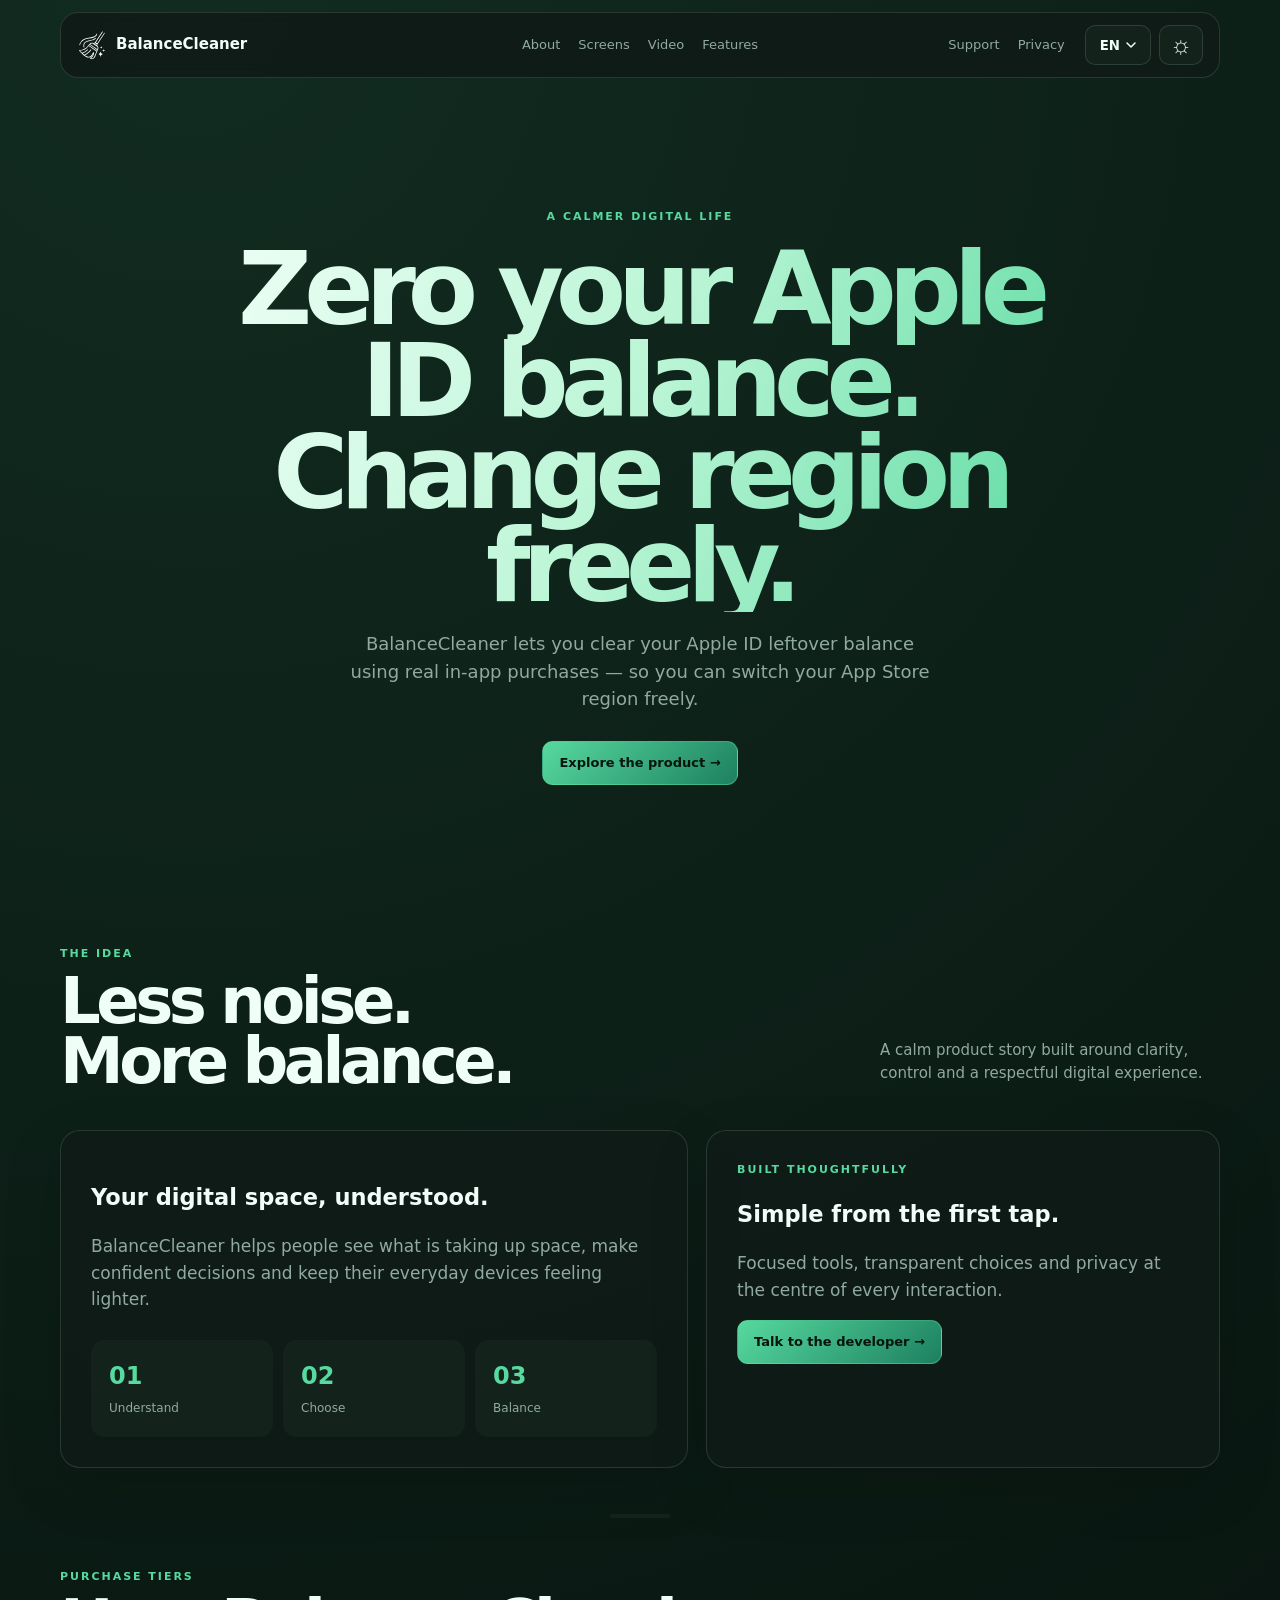
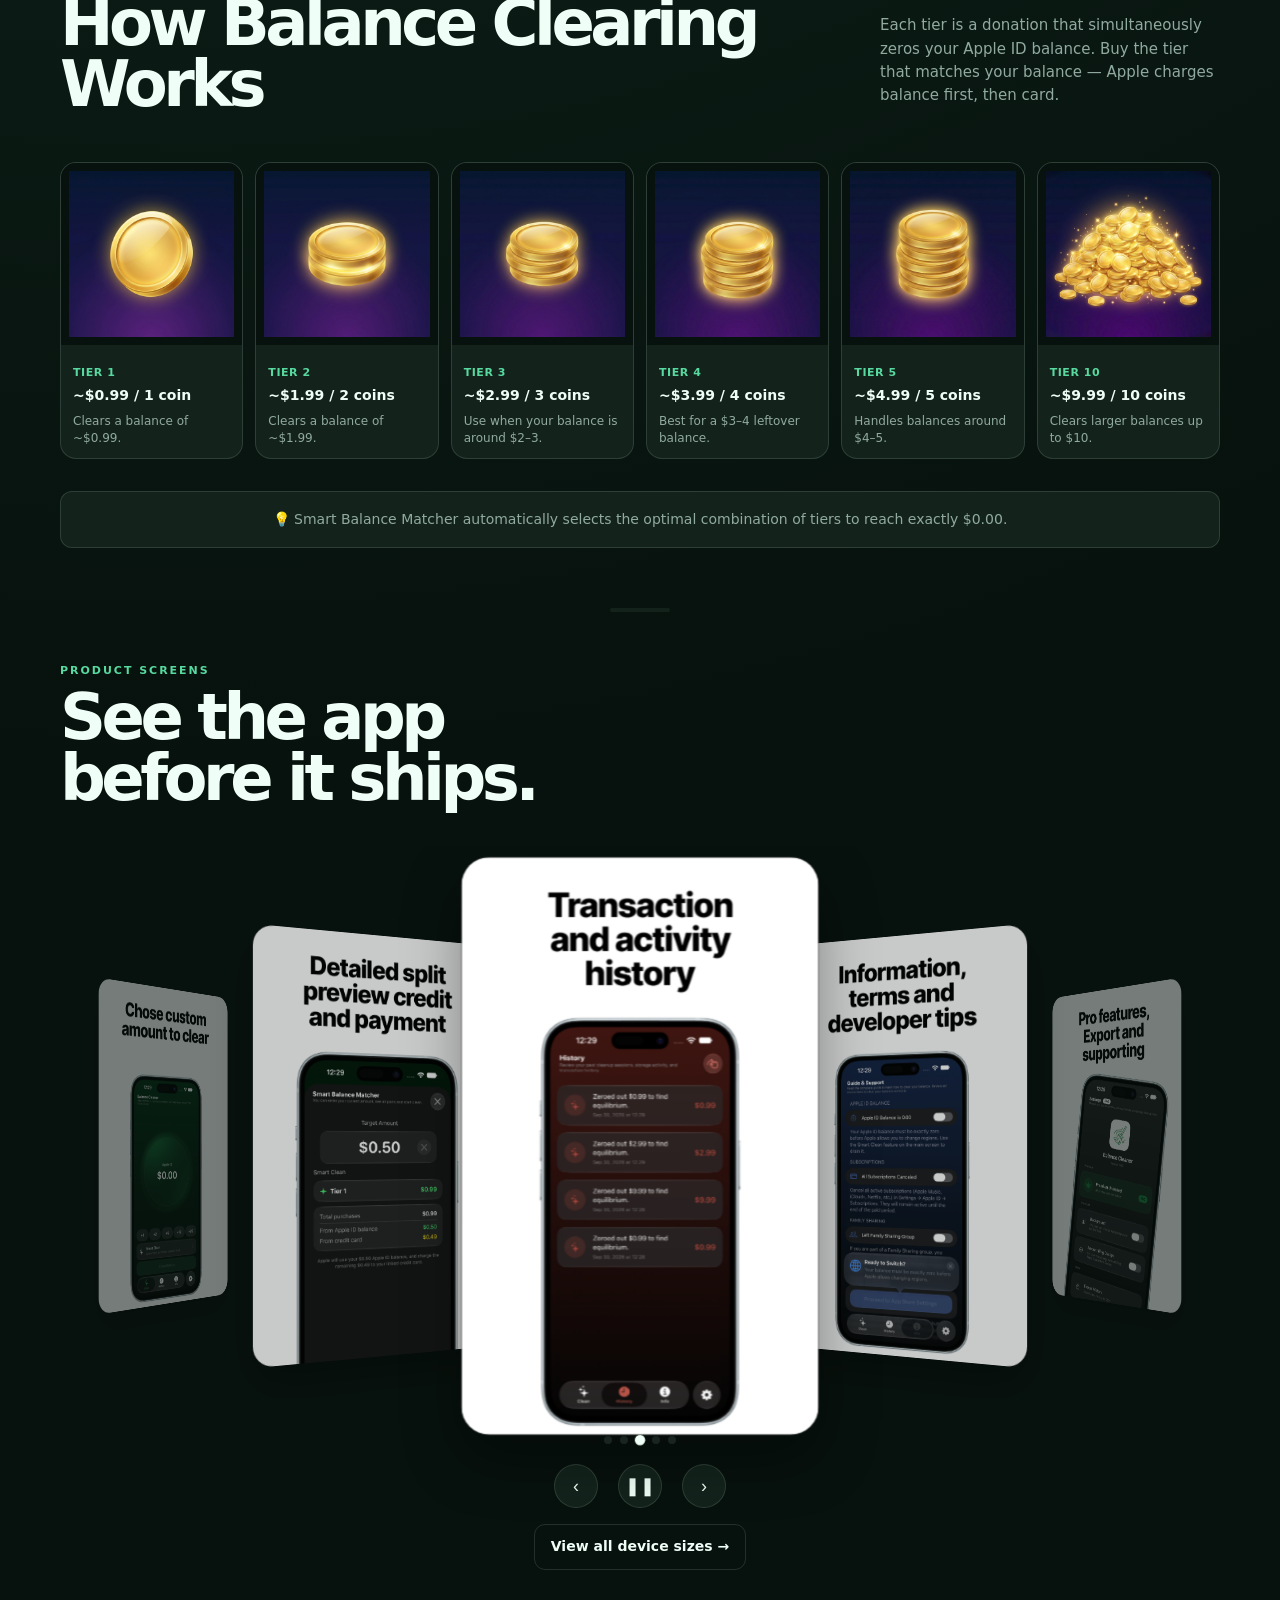
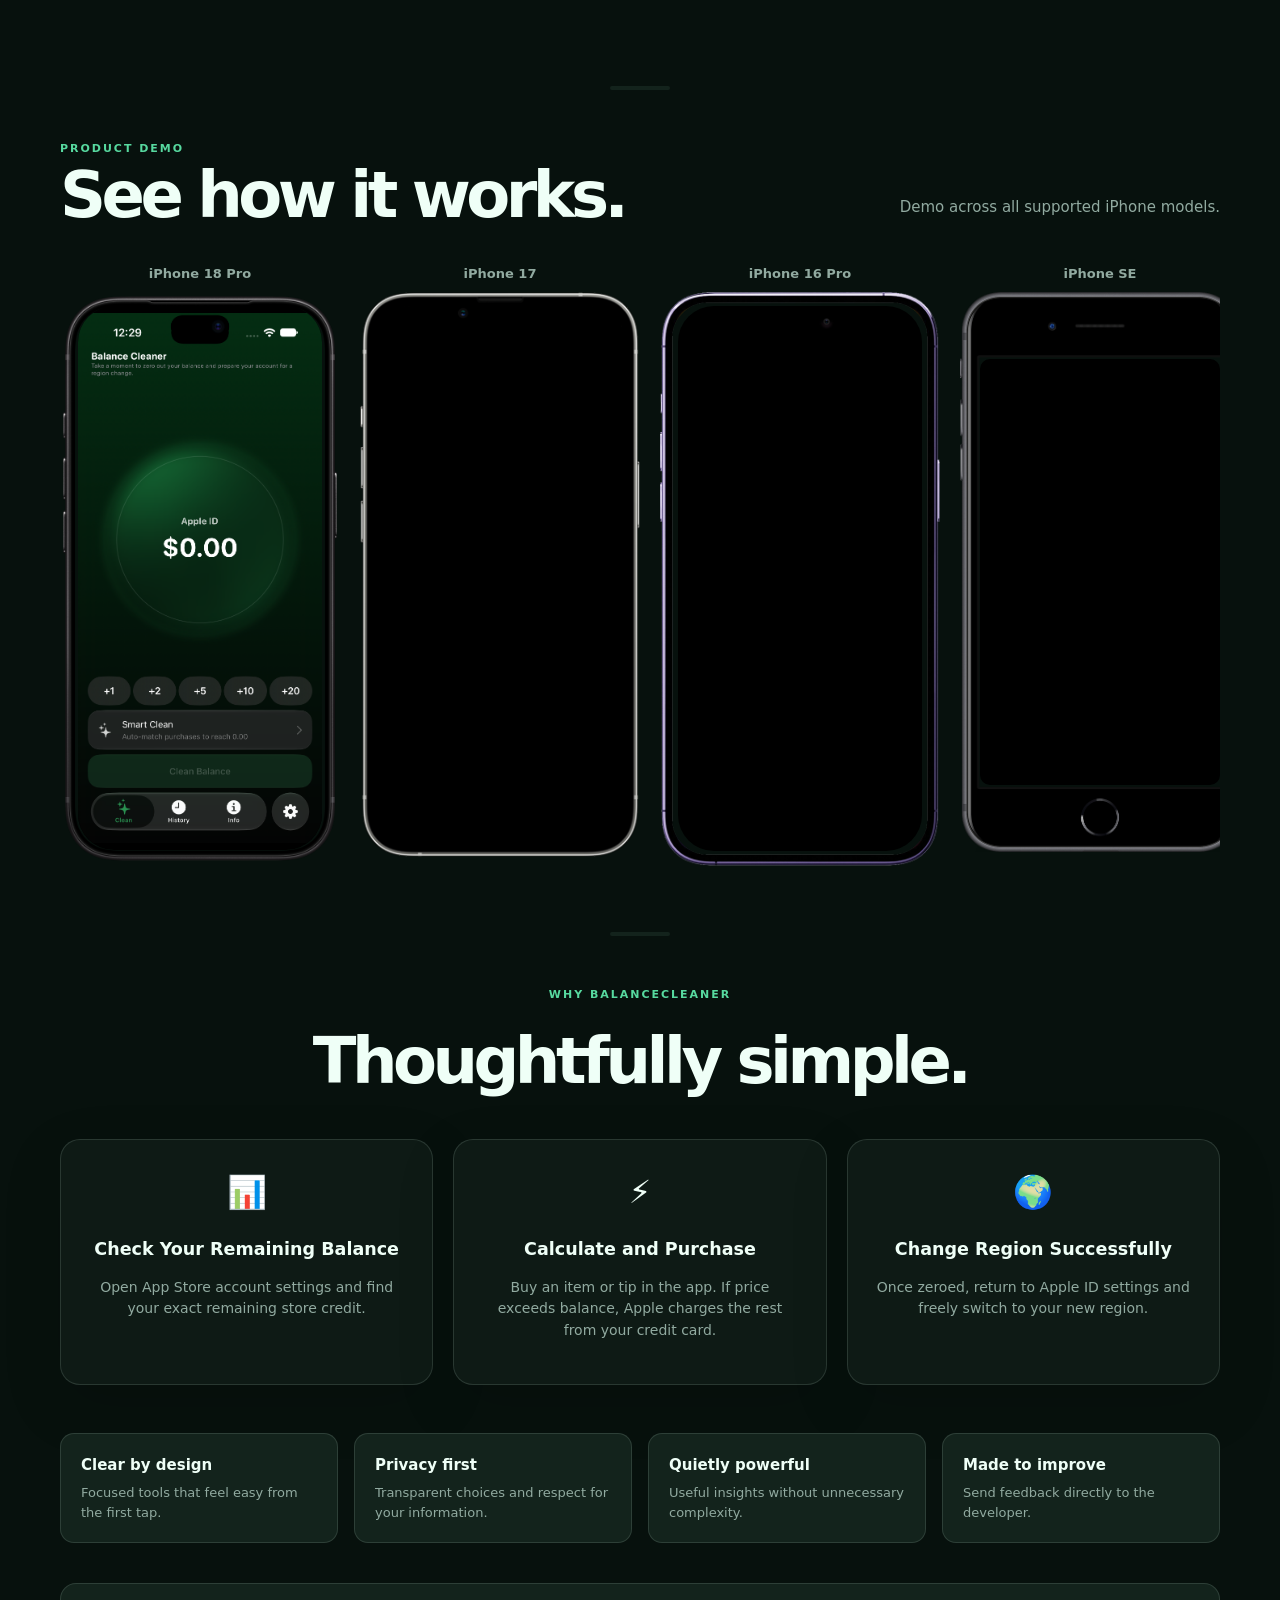
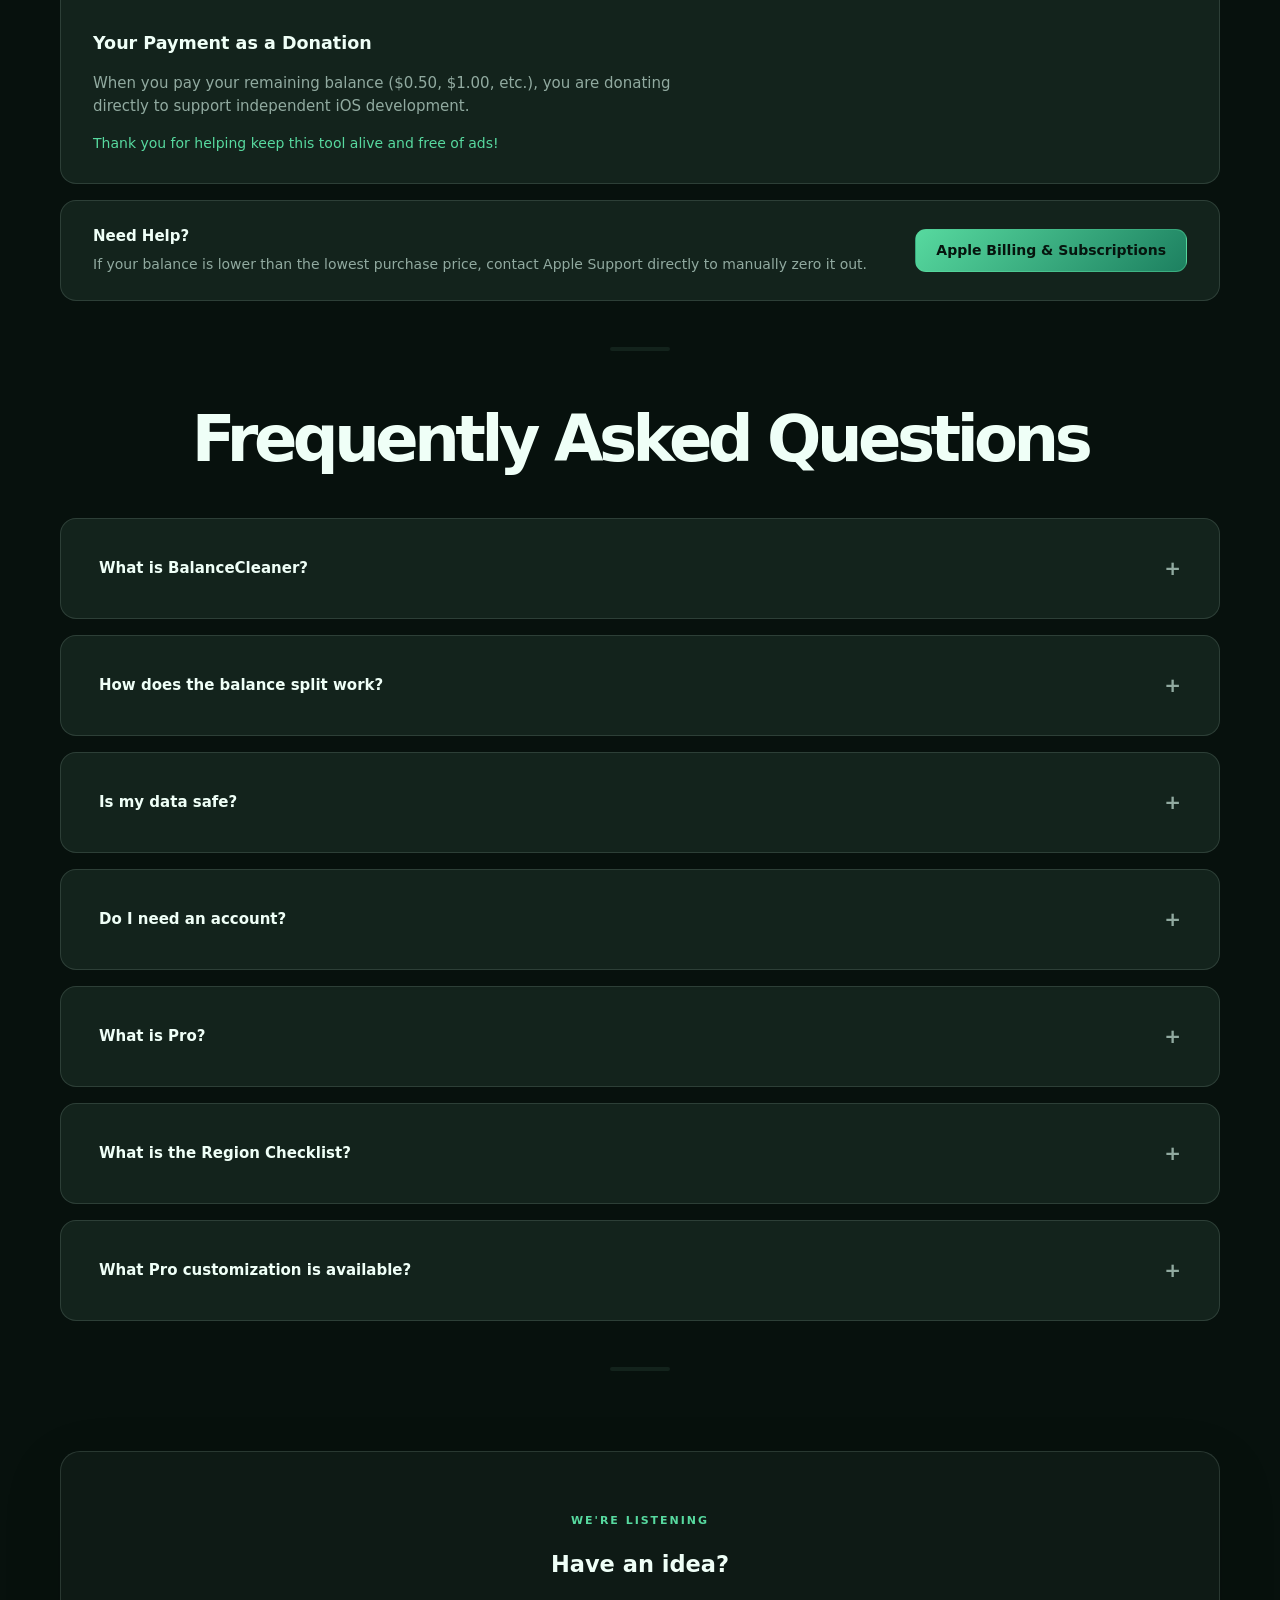
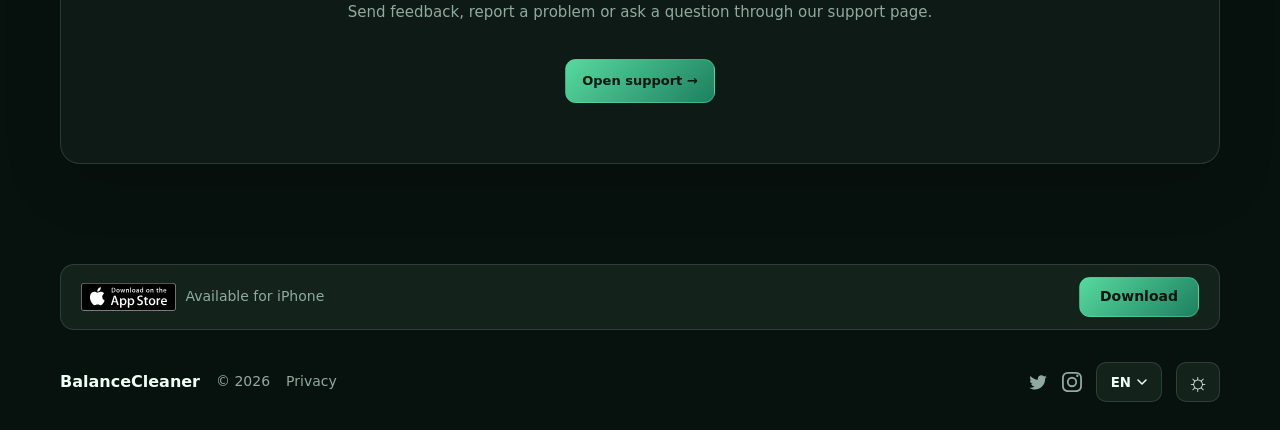
==== index.html @ d225381f "Center main nav links, match lang button height to theme button, add Armenian to all language menus" ====
<!doctype html>
<html lang="en">
<head>
  <meta charset="utf-8">
  <meta name="viewport" content="width=device-width, initial-scale=1">
  <meta name="theme-color" content="#07110d">
  <meta name="description" content="BalanceCleaner — Smart Balance Cleaner for iPhone.">
  <title>BalanceCleaner</title>
  <link rel="stylesheet" href="assets/site.css">
  <link rel="stylesheet" href="assets/theme-fixes.css">
  <link rel="stylesheet" href="assets/responsive.css">
</head>
<body>

  <!-- =========================================================================
    HEADER & NAVIGATION
  ========================================================================== -->
  <header class="wrap nav">
    <a class="brand" href="index.html">
      <img class="brand-icon" src="assets/icons/x1024.svg" alt="BalanceCleaner icon">
      <span>BalanceCleaner</span>
    </a>

    <nav class="links nav-center">
      <a href="#story" data-i18n="about">About</a>
      <a href="#screens" data-i18n="screens">Screens</a>
      <a href="#video" data-i18n="video">Video</a>
      <a href="#features" data-i18n="features">Features</a>
    </nav>

    <nav class="links">
      <a href="support.html" data-i18n="support">Support</a>
      <a href="privacy.html" data-i18n="privacy">Privacy</a>
    </nav>

    <button class="hamburger" aria-label="Open menu" onclick="document.getElementById('mobileNav').classList.add('open')">
      <svg width="24" height="24" viewBox="0 0 24 24" fill="none" stroke="currentColor" stroke-width="2" stroke-linecap="round"><line x1="3" y1="6" x2="21" y2="6"/><line x1="3" y1="12" x2="21" y2="12"/><line x1="3" y1="18" x2="21" y2="18"/></svg>
    </button>

    <div class="actions">
      <div class="custom-lang">
        <button class="lang-btn" aria-label="Select language">
          <span class="lang-label">EN</span>
          <svg width="10" height="6" viewBox="0 0 10 6" fill="none" stroke="currentColor" stroke-width="1.5" stroke-linecap="round" stroke-linejoin="round"><path d="M1 1L5 5L9 1"/></svg>
        </button>
        <div class="lang-menu lang-menu-down">
          <button data-val="en">🇬🇧 EN</button>
          <button data-val="ru">🇷🇺 RU</button>
          <button data-val="fr">🇫🇷 FR</button>
          <button data-val="de">🇩🇪 DE</button>
          <button data-val="es">🇪🇸 ES</button>
          <button data-val="it">🇮🇹 IT</button>
          <button data-val="hy">🇦🇲 HY</button>
        </div>
      </div>
      <button class="theme" type="button" aria-label="Toggle theme">
        <span class="theme-icon">☼</span>
      </button>
    </div>
  </header>

  <!-- Mobile Navigation Overlay -->
  <div class="mobile-nav-overlay" id="mobileNav">
    <button class="mobile-nav-close" onclick="this.parentElement.classList.remove('open')">&times;</button>
    <a href="#story" data-i18n="about" onclick="this.parentElement.classList.remove('open')">About</a>
    <a href="#screens" data-i18n="screens" onclick="this.parentElement.classList.remove('open')">Screens</a>
    <a href="#video" data-i18n="video" onclick="this.parentElement.classList.remove('open')">Video</a>
    <a href="#features" data-i18n="features" onclick="this.parentElement.classList.remove('open')">Features</a>
    <a href="support.html" data-i18n="support">Support</a>
    <a href="privacy.html" data-i18n="privacy">Privacy</a>
  </div>


  <!-- =========================================================================
    MAIN CONTENT
  ========================================================================== -->
  <main>

    <!-- HERO SECTION -->
    <section class="wrap hero">
      <div class="eyebrow" data-i18n="eyebrow">A calmer digital life</div>
      <h1 data-i18n="title">Zero your Apple ID balance.<br>Change region freely.</h1>
      <p data-i18n="lead">BalanceCleaner lets you clear your Apple ID leftover balance using real in-app purchases — so you can switch your App Store region without restriction.</p>
      <div class="hero-actions">
        <a class="button" href="#screens" data-i18n="explore">Explore the product →</a>
      </div>


    </section>


    <!-- ABOUT / STORY SECTION -->
    <section class="section reveal" id="story">
      <div class="wrap">
        <div class="heading">
          <div>
            <div class="eyebrow" data-i18n="ideaLabel">The idea</div>
            <h2 data-i18n="storyTitle">Less noise.<br>More balance.</h2>
          </div>
          <p data-i18n="storyLead">A calm product story built around clarity, control and a respectful digital experience.</p>
        </div>

        <div class="story">
          <article class="panel">
            <h2 data-i18n="storyCardTitle">Your digital space, understood.</h2>
            <p data-i18n="storyText">BalanceCleaner helps people see what is taking up space, make confident decisions and keep their everyday devices feeling lighter.</p>
            <div class="stats">
              <div class="stat"><b>01</b><span data-i18n="understand">Understand</span></div>
              <div class="stat"><b>02</b><span data-i18n="choose">Choose</span></div>
              <div class="stat"><b>03</b><span data-i18n="balance">Balance</span></div>
            </div>
          </article>

          <article class="panel">
            <div class="eyebrow" data-i18n="thoughtful">Built thoughtfully</div>
            <h2 data-i18n="simple">Simple from the first tap.</h2>
            <p data-i18n="simpleText">Focused tools, transparent choices and privacy at the centre of every interaction.</p>
            <a class="button" href="support.html" data-i18n="talk">Talk to the developer →</a>
          </article>
        </div>
      </div>


    </section>


    <!-- TIERS: Purchase Tiers / How it Works -->
    <section class="section reveal" id="tiers">
      <div class="wrap">
        <div class="heading">
          <div>
            <div class="eyebrow" data-i18n="tiersLabel">Purchase Tiers</div>
            <h2 data-i18n="tiersTitle">How Balance Clearing Works</h2>
          </div>
          <p data-i18n="tiersDesc">Each tier is a donation that simultaneously zeros your Apple ID balance. The Smart Balance Matcher selects the best combination automatically.</p>
        </div>

        <div class="tier-grid">
          <div class="tier-card">
            <img src="assets/images/tier1.jpeg" alt="Tier 1" class="tier-img">
            <div class="tier-info">
              <span class="tier-name">Tier 1</span>
              <span class="tier-price" data-i18n="tier1Price">~$0.99 / ~1 coin</span>
              <p class="tier-desc" data-i18n="tier1Desc">Clears a balance of ~$0.99. Equal to 1 credit coin.</p>
            </div>
          </div>
          <div class="tier-card">
            <img src="assets/images/tier2.jpeg" alt="Tier 2" class="tier-img">
            <div class="tier-info">
              <span class="tier-name">Tier 2</span>
              <span class="tier-price" data-i18n="tier2Price">~$1.99 / ~2 coins</span>
              <p class="tier-desc" data-i18n="tier2Desc">Clears a balance of ~$1.99. Two credit coins.</p>
            </div>
          </div>
          <div class="tier-card">
            <img src="assets/images/tier3.jpeg" alt="Tier 3" class="tier-img">
            <div class="tier-info">
              <span class="tier-name">Tier 3</span>
              <span class="tier-price" data-i18n="tier3Price">~$2.99 / ~3 coins</span>
              <p class="tier-desc" data-i18n="tier3Desc">Use when your balance is around $2–3.</p>
            </div>
          </div>
          <div class="tier-card">
            <img src="assets/images/tier4.jpeg" alt="Tier 4" class="tier-img">
            <div class="tier-info">
              <span class="tier-name">Tier 4</span>
              <span class="tier-price" data-i18n="tier4Price">~$3.99 / ~4 coins</span>
              <p class="tier-desc" data-i18n="tier4Desc">Best for clearing a $3–4 leftover balance.</p>
            </div>
          </div>
          <div class="tier-card">
            <img src="assets/images/tier5.jpeg" alt="Tier 5" class="tier-img">
            <div class="tier-info">
              <span class="tier-name">Tier 5</span>
              <span class="tier-price" data-i18n="tier5Price">~$4.99 / ~5 coins</span>
              <p class="tier-desc" data-i18n="tier5Desc">Handles Apple ID balances around $4–5.</p>
            </div>
          </div>
          <div class="tier-card">
            <img src="assets/images/tier10.jpeg" alt="Tier 10" class="tier-img">
            <div class="tier-info">
              <span class="tier-name">Tier 10</span>
              <span class="tier-price" data-i18n="tier10Price">~$9.99 / ~10 coins</span>
              <p class="tier-desc" data-i18n="tier10Desc">Clears larger balances around $9–10.</p>
            </div>
          </div>
        </div>

        <p class="tier-note" data-i18n="tiersNote">💡 Smart Balance Matcher automatically selects the optimal combination of tiers to reach exactly $0.00.</p>
      </div>
    </section>

    <!-- SCREENS: Coverflow Carousel with App Store screenshots -->
    <section class="section reveal" id="screens">
      <div class="wrap">
        <div class="heading">
          <div>
            <div class="eyebrow" data-i18n="screenLabel">Product screens</div>
            <h2 data-i18n="screenTitle">See the app<br>before it ships.</h2>
          </div>
        </div>
      </div>

      <div class="coverflow-wrapper">
        <div class="coverflow-container" id="coverflowContainer">
          <div class="coverflow-item" data-index="0">
            <img src="assets/screenshots/Page 1ai-store-black.png" class="portfolio-image" alt="Smart Balance Cleaner">
          </div>
          <div class="coverflow-item" data-index="1">
            <img src="assets/screenshots/Page 2ai-store-black.png" class="portfolio-image" alt="Calculate & Split">
          </div>
          <div class="coverflow-item" data-index="2">
            <img src="assets/screenshots/Page 3ai-store-black.png" class="portfolio-image" alt="Track Every Cleared Balance">
          </div>
          <div class="coverflow-item" data-index="3">
            <img src="assets/screenshots/Page 4ai-store-black.png" class="portfolio-image" alt="How It Works">
          </div>
          <div class="coverflow-item" data-index="4">
            <img src="assets/screenshots/Page 5ai-store-black.png" class="portfolio-image" alt="Pro Features">
          </div>
        </div>

        <div class="indicators" id="indicators">
          <div class="indicator active" data-index="0"></div>
          <div class="indicator" data-index="1"></div>
          <div class="indicator" data-index="2"></div>
          <div class="indicator" data-index="3"></div>
          <div class="indicator" data-index="4"></div>
        </div>

        <div class="coverflow-controls">
          <button class="control-btn" id="prevBtn">‹</button>
          <button class="control-btn" id="playPauseBtn">❚❚</button>
          <button class="control-btn" id="nextBtn">›</button>
        </div>
        <div style="text-align:center; margin-top:16px;">
          <a class="button ghost" href="device-preview.html" style="font-size:14px;">View all device sizes →</a>
        </div>
      </div>


    </section>

    <!-- VIDEO DEMO: 4 Mockups -->
    <section class="section reveal" id="video">
      <div class="wrap">
        <div class="heading">
          <div>
            <div class="eyebrow" data-i18n="videoLabel">Product demo</div>
            <h2 data-i18n="videoTitle">See how it works.</h2>
          </div>
          <p data-i18n="videoLead">Demo across all supported iPhone models.</p>
        </div>

        <div class="video-grid">

          <!-- iPhone 18 Pro — with 6 real screenshots as poster images -->
          <div class="video-mockup">
            <p class="mockup-label">iPhone 18 Pro</p>
            <div class="mockup-wrap" style="--vid-top:2.5%; --vid-left:6.5%; --vid-w:87%; --vid-h:95%; --vid-radius:36px;">
              <img src="assets/mockups/iPhone 18 Pro.png" alt="iPhone 18 Pro mockup" class="mockup-frame">
              <video preload="metadata" class="mockup-video" poster="assets/screenshots/Screenshot iPhone 18 Pro 1.png">
                <source src="#" type="video/mp4">
              </video>
            </div>
          </div>

          <!-- iPhone 17 -->
          <div class="video-mockup">
            <p class="mockup-label">iPhone 17</p>
            <div class="mockup-wrap" style="--vid-top:2%; --vid-left:5%; --vid-w:90%; --vid-h:96%; --vid-radius:28px;">
              <img src="assets/mockups/iPhone 17.png" alt="iPhone 17 mockup" class="mockup-frame">
              <video preload="metadata" class="mockup-video">
                <source src="#" type="video/mp4">
              </video>
            </div>
          </div>

          <!-- iPhone 16 Pro -->
          <div class="video-mockup">
            <p class="mockup-label">iPhone 16 Pro</p>
            <div class="mockup-wrap" style="--vid-top:2.5%; --vid-left:6.5%; --vid-w:87%; --vid-h:95%; --vid-radius:36px;">
              <img src="assets/mockups/iPhone 16 pro.png" alt="iPhone 16 Pro mockup" class="mockup-frame">
              <video preload="metadata" class="mockup-video">
                <source src="#" type="video/mp4">
              </video>
            </div>
          </div>

          <!-- iPhone SE -->
          <div class="video-mockup">
            <p class="mockup-label">iPhone SE</p>
            <div class="mockup-wrap" style="--vid-top:12%; --vid-left:7%; --vid-w:86%; --vid-h:76%; --vid-radius:10px;">
              <img src="assets/mockups/iPhone SE.png" alt="iPhone SE mockup" class="mockup-frame">
              <video preload="metadata" class="mockup-video">
                <source src="#" type="video/mp4">
              </video>
            </div>
          </div>

        </div>
      </div>


    </section>

    <!-- FEATURES SECTION -->
    <section class="section" id="features">
      <div class="wrap">
        <div class="heading" style="text-align:center; flex-direction:column; align-items:center;">
          <div class="eyebrow" data-i18n="why">Why BalanceCleaner</div>
          <h2 data-i18n="featuresTitle">Thoughtfully simple.</h2>
        </div>

        <!-- How it works: 3 steps from Guide strings -->
        <div style="display:grid; grid-template-columns:repeat(3,1fr); gap:20px; margin:40px 0 48px;">
          <div class="panel" style="padding:28px; text-align:center;">
            <div style="font-size:32px; margin-bottom:12px;">📊</div>
            <h3 style="margin-bottom:8px;" data-i18n="step1Title">Check Your Remaining Balance</h3>
            <p style="color:var(--muted); font-size:14px;" data-i18n="step1Desc">Open App Store account settings and find your exact remaining store credit.</p>
          </div>
          <div class="panel" style="padding:28px; text-align:center;">
            <div style="font-size:32px; margin-bottom:12px;">⚡</div>
            <h3 style="margin-bottom:8px;" data-i18n="step2Title">Calculate and Purchase</h3>
            <p style="color:var(--muted); font-size:14px;" data-i18n="step2Desc">Buy an item or tip. If price exceeds balance, Apple charges the rest from your credit card.</p>
          </div>
          <div class="panel" style="padding:28px; text-align:center;">
            <div style="font-size:32px; margin-bottom:12px;">🌍</div>
            <h3 style="margin-bottom:8px;" data-i18n="step3Title">Change Region Successfully</h3>
            <p style="color:var(--muted); font-size:14px;" data-i18n="step3Desc">Once zeroed, return to Apple ID settings and freely switch to your new region.</p>
          </div>
        </div>

        <!-- Feature cards -->
        <div class="features-grid">
          <div class="feat"><span data-i18n="clear">Clear by design</span><p data-i18n="clearText">Focused tools that feel easy from the first tap.</p></div>
          <div class="feat"><span data-i18n="private">Privacy first</span><p data-i18n="privateText">Transparent choices and respect for your information.</p></div>
          <div class="feat"><span data-i18n="quiet">Quietly powerful</span><p data-i18n="quietText">Useful insights without unnecessary complexity.</p></div>
          <div class="feat"><span data-i18n="improve">Made to improve</span><p data-i18n="improveText">Send feedback directly to the developer.</p></div>
        </div>

        <!-- Donation note from Guide strings -->
        <div style="background:var(--surface2); border:1px solid var(--line); border-radius:16px; padding:28px 32px; margin-top:40px;">
          <h3 style="margin-bottom:8px;" data-i18n="donationTitle">Your Payment as a Donation</h3>
          <p style="color:var(--muted); max-width:600px;" data-i18n="donationDesc">When you pay your remaining balance ($0.50, $1.00, etc.), you are donating directly to support independent iOS development.</p>
          <p style="color:var(--green); font-size:14px; margin-top:12px; margin-bottom:0;" data-i18n="donationFooter">Thank you for helping keep this tool alive and free of ads!</p>
        </div>

        <!-- Need help: Apple Support -->
        <div style="background:var(--surface2); border:1px solid var(--line); border-radius:16px; padding:24px 32px; margin-top:16px; display:flex; justify-content:space-between; align-items:center; flex-wrap:wrap; gap:16px;">
          <div>
            <h4 style="margin:0 0 6px;" data-i18n="guideNeedHelp">Need Help?</h4>
            <p style="margin:0; color:var(--muted); font-size:14px;" data-i18n="guideSupportDesc">If your balance is lower than the lowest purchase price, contact Apple Support directly to manually zero it out.</p>
          </div>
          <a href="https://support.apple.com/billing" target="_blank" class="button" style="padding:10px 20px; font-size:14px;" data-i18n="guideSupportWeb">Apple Billing &amp; Subscriptions</a>
        </div>
      </div>
    </section>

    <!-- FAQ SECTION -->
    <section class="section reveal" id="faq">
      <div class="wrap">
        <div class="heading" style="text-align: center; margin-bottom: 40px;">
          <h2 data-i18n="faqTitle">Frequently Asked Questions</h2>
        </div>
        <div class="faq-list">
          <details class="faq-item">
            <summary data-i18n="faq1q">What is BalanceCleaner?</summary>
            <div class="faq-content" data-i18n="faq1a">BalanceCleaner lets you easily select or enter the exact custom amount you want to zero out in your Apple ID account balance — no account registration required.</div>
          </details>
          <details class="faq-item">
            <summary data-i18n="faq2q">How does the balance split work?</summary>
            <div class="faq-content" data-i18n="faq2a">See the precise breakdown of your remaining balance and calculated parts before confirming any operation. Everything is shown clearly before you proceed.</div>
          </details>
          <details class="faq-item">
            <summary data-i18n="faq3q">Is my data safe?</summary>
            <div class="faq-content" data-i18n="faq3a">Yes. All processing happens locally on your device via Apple's StoreKit framework. We do not collect, store or upload any personal data.</div>
          </details>
          <details class="faq-item">
            <summary data-i18n="faq4q">Do I need an account?</summary>
            <div class="faq-content" data-i18n="faq4a">No account is required. Download and start immediately.</div>
          </details>
          <details class="faq-item">
            <summary data-i18n="faq5q">What is Pro?</summary>
            <div class="faq-content" data-i18n="faq5a">Pro unlocks full transaction history, PDF export, and advanced settings. The core cleaner is free for everyone.</div>
          </details>
          <details class="faq-item">
            <summary data-i18n="faq6q">What is the Region Checklist?</summary>
            <div class="faq-content" data-i18n="faq6a">A step-by-step guide to prepare your account for a region change. It checks if your Apple ID balance is zero, subscriptions are canceled, and Family Sharing is left.</div>
          </details>
          <details class="faq-item">
            <summary data-i18n="faq7q">What Pro customization is available?</summary>
            <div class="faq-content" data-i18n="faq7a">Pro users can change the App background to Starfield and customize the Amount Ring Apple Glow Intent Design.</div>
          </details>
        </div>
      </div>


    </section>

    <!-- CONTACT CTA -->
    <section class="wrap contact">
      <div>
        <div class="eyebrow" data-i18n="listening">We're listening</div>
        <h2 data-i18n="idea">Have an idea?</h2>
        <p data-i18n="ideaText">Send feedback, report a problem or ask a question through our support page.</p>
      </div>
      <a class="button" href="support.html" data-i18n="openSupport">Open support →</a>
    </section>

  </main>

  <!-- SUB-HEADER: App Store Banner -->
  <div class="sub-header-banner wrap">
    <div class="sub-header-left">
      <img src="assets/app-store/app-store-badge.svg" alt="App Store" style="height: 28px;">
      <span data-i18n="subHeaderText">Available for iPhone</span>
    </div>
    <a href="#" class="button" style="padding: 8px 20px; font-size: 14px;" data-i18n="subHeaderBtn">Download</a>
  </div>

  <!-- FOOTER -->
  <footer class="site-footer">
    <div class="wrap footer-inner">
      <div class="footer-left">
        <strong>BalanceCleaner</strong>
        <span>© 2026</span>
        <a href="privacy.html" data-i18n="privacy">Privacy</a>
      </div>
      <div class="footer-right">
        <a href="#" aria-label="Twitter/X" class="social-icon">
          <svg width="20" height="20" fill="currentColor" viewBox="0 0 24 24"><path d="M22.46 6c-.77.35-1.6.58-2.46.69.88-.53 1.56-1.37 1.88-2.38-.83.5-1.75.85-2.72 1.05C18.37 4.5 17.26 4 16 4c-2.35 0-4.27 1.92-4.27 4.29 0 .34.04.67.11.98C8.28 9.09 5.11 7.38 3 4.79c-.37.63-.58 1.37-.58 2.15 0 1.49.75 2.81 1.91 3.56-.71 0-1.37-.2-1.95-.5v.05c0 2.08 1.48 3.82 3.44 4.21-.36.1-.74.15-1.13.15-.27 0-.54-.03-.8-.08.54 1.7 2.13 2.94 4 2.98-1.33 1.02-3.23 1.66-5.28 1.66-.34 0-.68-.02-1.02-.06C3.25 20.29 5.57 21 8.08 21c8.08 0 12.5-6.69 12.5-12.5 0-.19 0-.38-.01-.57.86-.62 1.6-1.39 2.19-2.26z"/></svg>
        </a>
        <a href="#" aria-label="Instagram" class="social-icon">
          <svg width="20" height="20" fill="currentColor" viewBox="0 0 24 24"><path d="M12 2.16c3.2 0 3.58.01 4.85.07 3.25.15 4.77 1.69 4.92 4.92.06 1.27.07 1.65.07 4.85s-.01 3.58-.07 4.85c-.15 3.23-1.67 4.77-4.92 4.92-1.27.06-1.65.07-4.85.07s-3.58-.01-4.85-.07c-3.25-.15-4.77-1.69-4.92-4.92-.06-1.27-.07-1.65-.07-4.85s.01-3.58.07-4.85C2.38 3.85 3.9 2.31 7.15 2.16c1.27-.06 1.65-.07 4.85-.07M12 0C8.74 0 8.33.01 7.05.07c-4.27.19-6.78 2.7-6.97 6.98C.01 8.33 0 8.74 0 12s.01 3.67.08 4.95c.19 4.28 2.7 6.79 6.97 6.98 1.28.06 1.69.07 4.95.07s3.67-.01 4.95-.07c4.27-.19 6.78-2.7 6.98-6.98.06-1.28.07-1.69.07-4.95s-.01-3.67-.07-4.95c-.19-4.28-2.7-6.79-6.98-6.98C15.67.01 15.26 0 12 0zm0 5.84a6.16 6.16 0 1 0 0 12.32 6.16 6.16 0 0 0 0-12.32zM12 16a4 4 0 1 1 0-8 4 4 0 0 1 0 8zm7.85-11.53a1.44 1.44 0 1 1-2.88 0 1.44 1.44 0 0 1 2.88 0z"/></svg>
        </a>
        <div class="custom-lang">
          <button class="lang-btn" aria-label="Select language">
            <span class="lang-label">EN</span>
            <svg width="10" height="6" viewBox="0 0 10 6" fill="none" stroke="currentColor" stroke-width="1.5" stroke-linecap="round" stroke-linejoin="round"><path d="M1 1L5 5L9 1"/></svg>
          </button>
          <div class="lang-menu lang-menu-up">
            <button data-val="en">🇬🇧 English</button>
            <button data-val="ru">🇷🇺 Русский</button>
            <button data-val="fr">🇫🇷 Français</button>
            <button data-val="de">🇩🇪 Deutsch</button>
            <button data-val="es">🇪🇸 Español</button>
            <button data-val="it">🇮🇹 Italiano</button>
            <button data-val="hy">🇦🇲 Հայերեն</button>
          </div>
        </div>
        <button class="theme" type="button" aria-label="Toggle theme">
          <span class="theme-icon">☼</span>
        </button>
      </div>
    </div>
  </footer>

  <script src="assets/main.js"></script>
</body>
</html>
---- assets/site.css ----
/* =========================================================================
   1. ГЛОБАЛЬНЫЕ ПЕРЕМЕННЫЕ И ТЕМАТИЗАЦИЯ (THEMING & CSS VARIABLES)
   ========================================================================== */
:root {
  color-scheme: dark;

  /* Основная цветовая палитра для тёмной темы */
  --bg: #07110d;
  --surface: #101b17ee;
  --surface2: #13231c;
  --text: #effff7;
  --muted: #91aaa0;
  --line: #d5f7e522;
  --green: #57d99f;
  --deep: #1d8060;
  --soft: #baf5d5;

  font-family: Inter, system-ui, sans-serif;
}

/* Светлая тема оформления */
:root.light {
  color-scheme: light;

  --bg: #edf8f1;
  --surface: #fff;
  --surface2: #e6f3eb;
  --text: #10251c;
  --muted: #587266;
  --line: #1763442b;
  --green: #16885d;
  --deep: #0c6043;
  --soft: #0b6b49;
}

/* =========================================================================
   2. СБРОС И БАЗОВЫЕ СТИЛИ (RESET & BASE STYLES)
   ========================================================================== */
* {
  box-sizing: border-box;
}

html {
  scroll-behavior: smooth;
}

body {
  margin: 0;
  display: flex;
  flex-direction: column;
  min-height: 100vh;
  background: radial-gradient(circle at 15% 0, #57d99f22, transparent 35%), var(--bg);
  color: var(--text);
  font: 15px/1.55 Inter, system-ui, sans-serif;
}

a {
  color: inherit;
  text-decoration: none;
}

/* Ограничительный контейнер страницы */
.wrap {
  width: min(1160px, calc(100% - 32px));
  margin: auto;
}

/* =========================================================================
   3. ШАПКА И НАВИГАЦИЯ (HEADER & NAVIGATION)
   ========================================================================== */
.nav {
  position: sticky;
  top: 12px;
  z-index: 10;
  margin-top: 12px;
  display: flex;
  align-items: center;
  gap: 20px;
  padding: 12px 16px;
  border: 1px solid var(--line);
  border-radius: 18px;
  background: var(--surface);
  backdrop-filter: blur(18px);
}

.brand {
  font-weight: 800;
  white-space: nowrap;
}

/* Иконка-маркер возле логотипа */
.mark {
  display: inline-grid;
  place-items: center;
  width: 29px;
  height: 29px;
  margin-right: 8px;
  border-radius: 9px;
  background: linear-gradient(135deg, var(--green), var(--deep));
  color: #06150e;
}

.links {
  display: flex;
  gap: 18px;
  margin-left: auto;
  color: var(--muted);
  font-size: 13px;
}

.links a:hover {
  color: var(--text);
}

.actions {
  display: flex;
  align-items: center;
  gap: 8px;
}

.select,
.theme {
  height: 40px;
  border: 1px solid var(--line);
  border-radius: 10px;
  background: var(--surface2);
  color: var(--text);
}

.select {
  padding: 0 8px;
}

.theme {
  width: 44px;
  font-size: 24px;
  cursor: pointer;
}

/* =========================================================================
   4. КНОПКИ И ДЕКОРАТИВНЫЕ ЭЛЕМЕНТЫ (BUTTONS & BADGES)
   ========================================================================== */
.button {
  display: inline-flex;
  align-items: center;
  justify-content: center;
  padding: 11px 16px;
  border-radius: 11px;
  border: 1px solid #57d99f66;
  background: linear-gradient(135deg, var(--green), var(--deep));
  color: #06150e;
  font-size: 13px;
  font-weight: 800;
}

.ghost {
  background: transparent;
  border-color: var(--line);
  color: var(--text);
}

/* Маленький верхний заголовок-надпись над заголовками */
.eyebrow {
  color: var(--green);
  font-size: 11px;
  font-weight: 800;
  letter-spacing: .18em;
  text-transform: uppercase;
}

/* =========================================================================
   5. ГЛАВНЫЙ БАННЕР (HERO SECTION)
   ========================================================================== */
.hero {
  padding: 130px 0 110px;
  text-align: center;
}

.hero h1 {
  max-width: 900px;
  margin: 18px auto;
  font-size: clamp(3.4rem, 8vw, 7.5rem);
  line-height: .9;
  letter-spacing: -.08em;
  background: linear-gradient(110deg, var(--text), var(--soft), var(--green));
  -webkit-background-clip: text;
  background-clip: text;
  color: transparent;
}

.hero p {
  max-width: 590px;
  margin: auto;
  color: var(--muted);
  font-size: 18px;
}

.hero-actions {
  display: flex;
  justify-content: center;
  gap: 10px;
  flex-wrap: wrap;
  margin-top: 28px;
}

/* =========================================================================
   6. ОБЩИЕ СЕКЦИИ И ЗАГОЛОВКИ (SECTIONS & HEADINGS)
   ========================================================================== */
.section {
  display: flex;
  flex-direction: column;
  justify-content: center;
  padding: 50px 0;
  scroll-margin-top: 80px;
  position: relative;
}
.section:not(:last-child)::after {
  content: '';
  position: absolute;
  bottom: 0;
  left: 50%;
  transform: translateX(-50%);
  width: 60px;
  height: 4px;
  background: var(--surface2);
  border-radius: 4px;
}

.heading {
  display: flex;
  justify-content: space-between;
  align-items: end;
  gap: 20px;
  margin-bottom: 30px;
}

.heading h2 {
  margin: 8px 0;
  font-size: clamp(2.2rem, 5vw, 4.5rem);
  line-height: .95;
  letter-spacing: -.07em;
}

.heading p {
  max-width: 340px;
  color: var(--muted);
}

/* =========================================================================
   7. КАРТОЧКИ, ПАНЕЛИ И СТАТИСТИКА (PANELS, CARDS & STATS)
   ========================================================================== */
.panel,
.card,
.contact,
.app-store-cta {
  border: 1px solid var(--line);
  border-radius: 20px;
  background: var(--surface);
  box-shadow: 0 20px 60px #0002;
}

.story {
  display: grid;
  grid-template-columns: 1.1fr .9fr;
  gap: 18px;
}

.panel {
  padding: 30px;
}

.panel p {
  color: var(--muted);
  font-size: 17px;
}

/* Блок цифровых показателей/шагов */
.stats {
  display: grid;
  grid-template-columns: repeat(3, 1fr);
  gap: 10px;
  margin-top: 28px;
}

.stat {
  padding: 18px;
  border-radius: 14px;
  background: var(--surface2);
}

.stat b {
  display: block;
  font-size: 24px;
  color: var(--green);
}

.stat span {
  color: var(--muted);
  font-size: 12px;
}

/* Сетка карточек скриншотов */
.grid {
  display: grid;
  grid-template-columns: repeat(3, 1fr);
  gap: 16px;
}

.card {
  padding: 14px;
  transition: .25s;
}

.card:hover {
  transform: translateY(-5px);
  border-color: #57d99f66;
}

.card img {
  aspect-ratio: 9/16;
  object-fit: contain; background: transparent;
  display: block;
  width: 100%;
  height: 255px;
  object-fit: contain;
  background: #09130e;
  border-radius: 13px;
  margin-bottom: 12px;
}

.card h3,
.card p {
  margin: 6px;
}

.card p {
  color: var(--muted);
  font-size: 13px;
}

/* =========================================================================
   8. ДЕМО-ВИДЕО И ФИЧИ (VIDEO & FEATURES)
   ========================================================================== */
.video {
  max-width: 400px;
  margin: 0 auto;
  aspect-ratio: 9/16;
  padding: 14px;
  border: 1px solid var(--line);
  border-radius: 22px;
  background: var(--surface);
  box-shadow: 0 20px 60px #0002;
}

.video video {
  aspect-ratio: 9/16;
  object-fit: contain; background: transparent;
  display: block;
  width: 100%;
  max-height: 620px;
  border-radius: 14px;
  background: #000;
}

.video figcaption {
  padding: 12px 3px 0;
  color: var(--muted);
  font-size: 13px;
}

/* Сетка преимуществ */
.features {
  display: grid;
  grid-template-columns: repeat(4, 1fr);
  gap: 12px;
}

.feature {
  padding: 22px;
  border: 1px solid var(--line);
  border-radius: 16px;
  background: var(--surface);
}

.feature span {
  display: block;
  margin-top: 8px;
  color: var(--muted);
  font-size: 13px;
}

/* =========================================================================
   9. БЛОКИ APP STORE И КОНТАКТОВ (CTA & CONTACT)
   ========================================================================== */
.contact {
  display: flex;
  justify-content: space-between;
  align-items: center;
  gap: 20px;
  margin: 80px auto;
  padding: 34px;
}

.contact p {
  color: var(--muted);
}

.app-store-cta {
  max-width: 1160px;
  margin: 0 auto 0;
  padding: 36px 40px 34px;
  background: linear-gradient(180deg, rgba(7, 17, 18, .94), rgba(7, 17, 18, .96));
  border-color: rgba(255, 255, 255, .16);
}

.cta-copy {
  margin: 0 0 26px;
  color: var(--text);
  font-size: clamp(1.4rem, 3vw, 2.7rem);
  letter-spacing: -.06em;
  font-weight: 700;
}

.app-store-button {
  display: flex;
  align-items: center;
  justify-content: flex-start;
  gap: 22px;
  width: min(100%, 320px);
  padding: 12px 16px;
  border: 1px solid rgba(255, 255, 255, .46);
  border-radius: 28px;
  background: #020d0b;
  color: #fff;
  box-shadow: 0 0 0 1px rgba(255, 255, 255, .08), 0 15px 30px rgba(0, 0, 0, .22);
}

.app-store-button:hover {
  transform: translateY(-1px);
  filter: brightness(1.04);
}

.apple-icon {
  display: grid;
  place-items: center;
  width: 48px; height: 48px; border-radius: 12px; background: #f6f8f8; color: #0c0d0f; font-size: 32px;
  line-height: 1;
  font-weight: 700;
}

.button-text {
  display: flex;
  flex-direction: column;
  align-items: flex-start;
  line-height: 1;
}

.button-text small {
  font-size: 14px;
  font-weight: 500;
  letter-spacing: -.04em;
  opacity: .9;
}

.button-text strong {
  font-size: clamp(2.4rem, 4vw, 5rem);
  font-weight: 800;
  letter-spacing: -.07em;
  line-height: .95;
}

.cta-meta {
  margin-top: 18px;
  color: var(--muted);
  font-size: clamp(1.1rem, 2.2vw, 2rem);
  letter-spacing: -.04em;
}

/* =========================================================================
   10. ПОДВАЛ (FOOTER)
   ========================================================================== */
footer {
  padding: 28px 0 42px;
  color: var(--muted);
  font-size: 13px;
}

.foot {
  display: flex;
  justify-content: space-between;
  gap: 15px;
  padding: 17px 20px;
  border: 1px solid var(--line);
  border-radius: 16px;
  background: var(--surface);
}

footer a:hover {
  color: var(--text);
}

/* =========================================================================
   11. АДАПТИВНОСТЬ / МЕДИА-ЗАПРОСЫ (MEDIA QUERIES)
   ========================================================================== */
@media(max-width: 850px) {
  .links {
    display: none;
  }
  .story,
  .grid {
    grid-template-columns: 1fr 1fr;
  }
  .features {
    grid-template-columns: 1fr 1fr;
  }
}

@media(max-width: 560px) {
  .story,
  .grid,
  .features {
    grid-template-columns: 1fr;
  }
  .hero {
    padding: 100px 0 80px;
  }
  .heading,
  .contact,
  .foot {
    display: block;
  }
  .contact .button {
    margin-top: 16px;
  }
  .app-store-button {
    padding: 12px 16px;
    gap: 16px;
  }
  .apple-icon {
    width: 40px;
    height: 40px;
    border-radius: 16px;
    font-size: 26px;
  }
  .button-text small {
    font-size: 16px;
  }
  .button-text strong {
    font-size: 1.6rem;
  }
  .cta-copy {
    font-size: 1.8rem;
  }
  .cta-meta {
    font-size: 1.15rem;
  }
}

/* =========================================================================
   CAROUSEL / COVERFLOW STYLES
   ========================================================================== */
.coverflow-wrapper {
	width: 100%;
	position: relative;
	padding: 30px 0 70px;
    overflow: hidden;
}

.coverflow-container {
	width: 100%;
	height: clamp(380px, 60vh, 680px);
	position: relative;
	transform-style: preserve-3d;
	margin: 0 auto;
	perspective: 1400px;
}

.coverflow-item {
	position: absolute;
	width: clamp(220px, 34vh, 380px);
	height: clamp(340px, 55vh, 600px);
	left: 50%;
	top: 50%;
	transform-origin: center center;
	transition: transform 0.6s cubic-bezier(0.23, 1, 0.32, 1), opacity 0.6s, z-index 0s;
	border-radius: 24px;
	overflow: hidden;
	box-shadow: 0 20px 50px rgba(0, 0, 0, 0.35);
}

.coverflow-item img {
    width: 100%;
    height: 100%;
    object-fit: cover;
    border-radius: 20px;
    background: #fff;
}

.coverflow-controls {
    display: flex;
    justify-content: center;
    gap: 20px;
    margin-top: 20px;
}

.control-btn {
    background: var(--surface2);
    border: 1px solid var(--line);
    color: var(--text);
    width: 44px;
    height: 44px;
    border-radius: 50%;
    cursor: pointer;
    font-size: 18px;
    display: grid;
    place-items: center;
    transition: all 0.3s;
}

.control-btn:hover {
    background: var(--green);
    color: #000;
}

/* Scroll Reveal */
.reveal {
    opacity: 0;
    transform: translateY(30px);
    transition: opacity 0.8s ease, transform 0.8s ease;
}
.reveal.active {
    opacity: 1;
    transform: translateY(0);
}

/* =========================================================================
   CUSTOM LANGUAGE SWITCHER
   ========================================================================== */
.custom-lang {
  position: relative;
  display: inline-block;
}
.lang-btn {
  display: flex;
  align-items: center;
  gap: 6px;
  height: 40px;
  background: var(--surface2);
  border: 1px solid var(--line);
  color: var(--text);
  padding: 0 14px;
  border-radius: 10px;
  cursor: pointer;
  font-family: inherit;
  font-weight: 600;
  transition: background 0.3s;
}
.lang-btn:hover {
  background: var(--surface);
}
.lang-menu {
  position: absolute;
  top: auto;
  bottom: 100%;
  right: 0;
  margin-bottom: 6px;
  background: var(--surface);
  border: 1px solid var(--line);
  border-radius: 12px;
  box-shadow: 0 10px 25px rgba(0,0,0,0.2);
  display: flex;
  flex-direction: column;
  min-width: 80px;
  opacity: 0;
  pointer-events: none;
  transform: translateY(10px);
  transition: all 0.2s ease;
  z-index: 100;
}
.lang-menu.show {
  opacity: 1;
  pointer-events: auto;
  transform: translateY(0);
}
.lang-menu button {
  background: transparent;
  border: none;
  color: var(--text);
  padding: 10px 16px;
  text-align: left;
  cursor: pointer;
  font-family: inherit;
  transition: background 0.2s;
}
.lang-menu button:hover {
  background: var(--surface2);
}
.lang-menu button:first-child { border-radius: 12px 12px 0 0; }
.lang-menu button:last-child { border-radius: 0 0 12px 12px; }

/* =========================================================================
   CAROUSEL INDICATORS
   ========================================================================== */
.indicators {
  display: flex;
  justify-content: center;
  gap: 8px;
  margin-top: 20px;
}
.indicator {
  width: 8px;
  height: 8px;
  border-radius: 50%;
  background: var(--line);
  cursor: pointer;
  transition: all 0.3s;
}
.indicator.active {
  background: var(--text);
  transform: scale(1.3);
}

/* FAQ Section */
.faq-item {
  background: var(--surface2);
  border: 1px solid var(--line);
  border-radius: 12px;
  overflow: hidden;
  transition: all 0.3s;
}
.faq-item summary {
  padding: 18px 24px;
  font-size: 16px;
  font-weight: 600;
  cursor: pointer;
  list-style: none;
  outline: none;
  color: var(--text);
  display: flex;
  justify-content: space-between;
  align-items: center;
}
.faq-item summary::-webkit-details-marker {
  display: none;
}
.faq-item summary::after {
  content: '+';
  font-size: 20px;
  color: var(--muted);
  transition: transform 0.3s;
}
.faq-item[open] summary::after {
  transform: rotate(45deg);
}
.faq-content {
  padding: 0 24px 24px;
  color: var(--muted);
  line-height: 1.6;
}

/* =========================================================================
   SUB-HEADER BANNER
   ========================================================================== */
.sub-header-banner {
  width: 100%;
  max-width: min(1160px, calc(100% - 32px));
  display: flex;
  justify-content: space-between;
  align-items: center;
  padding: 12px 20px;
  background: var(--surface2);
  border: 1px solid var(--line);
  border-radius: 14px;
  margin: 20px auto 0;
  transition: background 0.6s ease, border-color 0.6s ease;
}
.sub-header-left {
  display: flex;
  align-items: center;
  gap: 10px;
  color: var(--muted);
  font-size: 14px;
}

/* =========================================================================
   FOOTER REDESIGN
   ========================================================================== */
.site-footer {
  padding: 32px 0 28px;
  transition: border-color 0.6s ease;
}
.footer-inner {
  display: flex;
  justify-content: space-between;
  align-items: center;
  flex-wrap: wrap;
  gap: 20px;
}
.footer-left, .footer-right {
  display: flex;
  align-items: center;
  gap: 20px;
}
.footer-right .custom-lang, .footer-right .theme, .footer-right .social-icon {
  display: flex;
  align-items: center;
  justify-content: center;
}

.footer-left {
  display: flex;
  align-items: center;
  gap: 16px;
  color: var(--muted);
  font-size: 14px;
}
.footer-left strong { font-size: 16px; color: var(--text); }
.footer-left a { color: var(--muted); text-decoration: none; }
.footer-right {
  display: flex;
  align-items: center;
  gap: 14px;
}
.social-icon { color: var(--muted); transition: color 0.2s; }
.social-icon:hover { color: var(--green); }

/* Language menu: opens up */
.lang-menu-up {
  top: auto !important;
  bottom: 100% !important;
  margin-top: 0 !important;
  margin-bottom: 6px;
  transform: translateY(10px) !important;
}
.lang-menu-up.show {
  transform: translateY(0) !important;
}

/* Language menu: opens down */
.lang-menu-down {
  top: 100% !important;
  bottom: auto !important;
  margin-top: 6px;
  transform: translateY(-10px) !important;
}
.lang-menu-down.show {
  transform: translateY(0) !important;
}

/* =========================================================================
   VIDEO GRID (4 MOCKUPS)
   ========================================================================== */

.video-mockup {
  display: flex;
  flex-direction: column;
  align-items: center;
  gap: 8px;
}
.mockup-label {
  font-size: 13px;
  font-weight: 600;
  color: var(--muted);
  margin: 0;
  text-align: center;
}
.mockup-wrap {
  position: relative;
  width: 280px;
  max-width: 100%;
}
.mockup-frame {
  width: 100%;
  position: relative;
  z-index: 10;
  pointer-events: none;
  display: block;
}
.mockup-video {
  position: absolute;
  top: var(--vid-top);
  left: var(--vid-left);
  width: var(--vid-w);
  height: var(--vid-h);
  z-index: 1;
  border-radius: var(--vid-radius);
  object-fit: contain; background: transparent;
  background: #000;
}

/* =========================================================================
   APPLE BANNER PLACEHOLDER
   ========================================================================== */
.apple-banner-placeholder {
  margin: 40px auto;
}
.banner-inner {
  text-align: center;
  border: 2px dashed var(--line);
  border-radius: 20px;
  padding: 50px 20px;
  color: var(--muted);
}
.banner-inner h3 { margin-bottom: 8px; color: var(--text); }
.banner-inner a { color: var(--green); }

/* =========================================================================
   THEME: No crossfade — blur only
   ========================================================================== */


/* FAQ Redesign */
.faq-list {
  display: flex;
  flex-direction: column;
  gap: 16px;
  max-width: 100%;
  margin: 0 auto;
}
.faq-item {
  background: var(--surface2);
  border: 1px solid var(--line);
  border-radius: 12px;
  padding: 14px 18px;
  transition: all 0.3s ease;
}
.faq-item summary {
  font-size: 15px;
  font-weight: 500;
  cursor: pointer;
  list-style: none;
  outline: none;
  position: relative;
}
.faq-item summary::-webkit-details-marker {
  display: none;
}
.faq-content {
  margin-top: 16px;
  color: var(--muted);
  line-height: 1.6;
}
.faq-item[open] {
  border-color: var(--green);
}


.links a.active {
  color: var(--green) !important;
  font-weight: 600;
}



/* Policy visibility */
.policy-content {
  display: none;
}
.policy-content.active {
  display: block;
}

.lang-tabs-wrapper {
  width: 100%;
  margin-bottom: 24px;
}
.lang-tabs {
  display: flex;
  justify-content: space-between;
  width: 100%;
  gap: 8px;
}
.lang-tab {
  flex: 1;
  text-align: center;
  padding: 12px 0;
  background: var(--surface2);
  border: 1px solid var(--line);
  color: var(--muted);
  border-radius: 8px;
  cursor: pointer;
  transition: all 0.2s ease;
  font-size: 14px;
}
.lang-tab:hover, .lang-tab.active {
  background: var(--text);
  color: var(--bg);
  border-color: var(--text);
}
@media (max-width: 768px) {
  .lang-tabs {
    flex-wrap: wrap;
  }
  .lang-tab {
    flex: 1 1 30%;
  }
}

.policy-card {
  max-width: 100%;
  margin: 0 auto;
  background: var(--surface2);
  padding: 40px;
  border-radius: 16px;
  border: 1px solid var(--line);
}

/* Privacy Highlights Grid */
.highlights-grid {
  display: grid;
  grid-template-columns: repeat(auto-fit, minmax(240px, 1fr));
  gap: 20px;
  margin-bottom: 40px;
}
.highlight-card {
  background: var(--surface2);
  border: 1px solid var(--line);
  padding: 24px;
  border-radius: 16px;
  text-align: left;
}
.highlight-card .icon {
  font-size: 24px;
  margin-bottom: 12px;
  display: block;
}
.highlight-card h3 {
  font-size: 16px;
  margin-bottom: 8px;
  color: var(--text);
}
.highlight-card p {
  font-size: 14px;
  color: var(--muted);
  line-height: 1.5;
}

/* Privacy Lang Tabs (Pills) */
.lang-tabs {
  display: flex;
  flex-wrap: wrap;
  justify-content: center;
  gap: 12px;
  border-bottom: none;
  padding-bottom: 0;
}
.lang-tab {
  flex: 0 1 auto;
  padding: 10px 20px;
  border-radius: 100px; /* Pill shape */
  font-weight: 500;
}

main {
  flex: 1;
}


/* Full-screen sections */
html {
  
}
main > section {
  
  
  display: flex;
  flex-direction: column;
  justify-content: center;
  scroll-padding-top: 80px; /* Offset for header */
}
/* Ensure the hero looks balanced with header above it */
.hero {
   
}


.video-grid {
  display: flex !important;
  flex-direction: row !important;
  flex-wrap: nowrap !important;
  overflow-x: auto;
  gap: 20px !important;
  padding-bottom: 20px;
  scrollbar-width: none; /* Firefox */
  -ms-overflow-style: none; /* IE */
}
.video-grid::-webkit-scrollbar {
  display: none;
}
.video-grid .video-mockup {
  flex: 0 0 auto;
  width: 280px;
}
.video-mockup .mockup-wrap {
  width: 100% !important;
  margin: 0 auto;
}

/* =========================================================================
   TIER CARDS
   ========================================================================= */
.tier-grid {
  display: grid;
  grid-template-columns: repeat(6, 1fr);
  gap: 12px;
  margin: 40px 0 32px;
}
@media (max-width: 900px) { .tier-grid { grid-template-columns: repeat(2, 1fr); } }
@media (max-width: 600px) { .tier-grid { grid-template-columns: 1fr; } }

.tier-card {
  background: var(--surface2);
  border: 1px solid var(--line);
  border-radius: 16px;
  overflow: hidden;
  transition: transform 0.2s, box-shadow 0.2s;
}
.tier-card:hover {
  transform: translateY(-4px);
  box-shadow: 0 12px 40px #0003;
}
.tier-img {
  width: 100%;
  aspect-ratio: 1 / 1;
  object-fit: contain;
  background: var(--bg);
  padding: 8px;
}
.tier-info {
  padding: 12px;
}
.tier-name {
  display: block;
  font-size: 11px;
  font-weight: 700;
  letter-spacing: .05em;
  text-transform: uppercase;
  color: var(--green);
  margin-bottom: 4px;
}
.tier-price {
  display: block;
  font-size: 14px;
  font-weight: 700;
  color: var(--text);
  margin-bottom: 6px;
}
.tier-desc {
  font-size: 12px;
  color: var(--muted);
  line-height: 1.4;
  margin: 0;
}
.tier-note {
  background: var(--surface2);
  border: 1px solid var(--line);
  border-radius: 12px;
  padding: 16px 20px;
  font-size: 14px;
  color: var(--muted);
  line-height: 1.6;
  text-align: center;
}

/* Hero App Store Badge */
.hero-store-badge {
  margin-top: 32px;
}
.store-badge-link img {
  opacity: 0.9;
  transition: opacity 0.2s;
}
.store-badge-link:hover img {
  opacity: 1;
}


/* Contact section - compact footer-like element */
.wrap.contact {
  padding: 60px 0;
  text-align: center;
}

/* FAQ Kinetic Flex Accordion */
#faq .heading { justify-content: center; text-align: center; flex-direction: column; align-items: center; margin-bottom: 40px; }
#faq .faq-list { 
  display: flex;
  flex-wrap: wrap;
  gap: 16px;
  max-width: 1160px;
  margin: 0 auto;
}
.faq-item {
  flex: 1 1 calc(33.333% - 16px);
  background: var(--surface2);
  border: 1px solid var(--line);
  border-radius: 16px;
  overflow: hidden;
  transition: flex 0.5s cubic-bezier(0.23, 1, 0.32, 1), background 0.3s ease;
  min-width: 250px;
}
.faq-item[open] {
  flex: 1 1 100%;
  background: var(--surface);
  border-color: var(--green);
}
.faq-item summary { 
  font-size: 15px; 
  font-weight: 600; 
  cursor: pointer; 
  padding: 20px; 
  list-style: none; 
  display: flex;
  justify-content: space-between;
  align-items: center;
}
.faq-item[open] summary {
  font-size: 18px;
  color: var(--green);
}
.faq-item p {
  padding: 0 20px 24px;
  margin: 0;
  font-size: 15px;
  color: var(--muted);
  line-height: 1.6;
}
.faq-item summary::-webkit-details-marker { display: none; }


/* Device Preview: Video fill */
.device-mockup-video {
  position: absolute;
  top: var(--vid-top, 2.5%);
  left: var(--vid-left, 6.5%);
  width: var(--vid-w, 87%);
  height: var(--vid-h, 95%);
  object-fit: cover;
  border-radius: var(--vid-radius, 28px);
  z-index: 1;
  background: #000;
}
/* Device preview screen scroll - overflow visible for infinite feel */
.device-screen-scroll {
  overflow-x: auto;
  padding: 0 40px 20px;
  scrollbar-width: none;
  -ms-overflow-style: none;
}
.device-screen-scroll::-webkit-scrollbar { display: none; }

/* Features grid (4 small cards) */
.features-grid {
  display: grid;
  grid-template-columns: repeat(4, 1fr);
  gap: 16px;
}
@media (max-width: 900px) { .features-grid { grid-template-columns: repeat(2,1fr); } }
@media (max-width: 600px) { .features-grid { grid-template-columns: 1fr; } }

.feat {
  background: var(--surface2);
  border: 1px solid var(--line);
  border-radius: 14px;
  padding: 20px;
}
.feat span {
  display: block;
  font-size: 15px;
  font-weight: 700;
  color: var(--text);
  margin-bottom: 6px;
}
.feat p {
  margin: 0;
  font-size: 13px;
  color: var(--muted);
  line-height: 1.5;
}

/* Features: 3-step grid */
@media (max-width: 768px) {
  #features > .wrap > div[style*="grid-template-columns:repeat(3"] {
    grid-template-columns: 1fr !important;
  }
}

/* Device Preview: Improve mockup inner fill */
.device-screen-img {
  display: block;
  width: 100%;
  height: 100%;
  object-fit: cover;
  background: #fff;
  border-radius: 20px;
}
.device-card {
  flex: 0 0 auto;
  scroll-snap-align: center;
}
/* Coverflow: ensure screenshots fill without black bars */
.coverflow-item {
  background: #1a1a1a;
}
.coverflow-item img {
  border-radius: 20px;
}

/* Contact Banner */
.contact-banner {
  display: flex;
  justify-content: space-between;
  align-items: center;
  background: var(--surface2);
  border: 1px solid var(--line);
  border-radius: 14px;
  padding: 20px 24px;
  margin: 40px auto 80px;
}
@media (max-width: 600px) {
  .contact-banner { flex-direction: column; text-align: center; gap: 16px; }
}

/* Theme Transition — Pure Blur */
.theme-blur {
  filter: blur(16px);
  opacity: 0.5;
  pointer-events: none;
}
body {
  transition: filter 0.25s ease, opacity 0.25s ease;
}


/* Header Link Centering */
.nav-center {
  position: absolute;
  left: 50%;
  transform: translateX(-50%);
  margin: 0;
}
@media (max-width: 850px) {
  .nav-center { display: none; }
}
---- assets/theme-fixes.css ----
/* =========================================================================
   ИКОНКА И БРЕНДИНГ В ШАПКЕ (HEADER BRANDING)
   ========================================================================== */

/* Иконка брендинга/логотипа */
.brand-icon {
  width: 30px;
  height: 30px;
  display: block;
  border-radius: 9px;
  object-fit: cover;
  flex: 0 0 30px;
}

/* Контейнер бренда (логотип + название) */
.brand {
  display: inline-flex;
  align-items: center;
  gap: 9px;
}

/* =========================================================================
   ПЕРЕКЛЮЧАТЕЛЬ ТЕМЫ С ПЛАВНОЙ АНИМАЦИЕЙ (THEME SWITCHER & TRANSITIONS)
   ========================================================================== */

/* Базовые стили кнопки переключения темы */
.theme {
  position: relative;
  overflow: hidden;
  isolation: isolate;
}

/* Псевдоэлемент для радиального эффекта переключения темы (расширяющийся круг) */
.theme::after {
  content: "";
  position: absolute;
  inset: -180vmax;
  z-index: -1;
  pointer-events: none;
  border-radius: 50%;
  background: var(--theme-transition-color, #edf8f1);
  transform: scale(0);
  opacity: 0;
  transition: transform 2s cubic-bezier(.16, 1, .3, 1), opacity .2s;
}

/* Активация эффекта расширения круга при переключении темы */
.theme.theme-transition::after {
  transform: scale(1);
  opacity: 1;
}

/* Иконка внутри кнопки темы (солнце / луна) */
.theme-icon {
  display: inline-block;
  transition: transform .7s cubic-bezier(.2, .8, .2, 1);
}

/* Вращение и увеличение иконки в момент смены темы */
.theme.theme-transition .theme-icon {
  transform: rotate(180deg) scale(1.16);
}

/* =========================================================================
   ДОСТУПНОСТЬ: ОТКЛЮЧЕНИЕ АНИМАЦИЙ (PREFERS-REDUCED-MOTION)
   ========================================================================== */

/* Для пользователей с включённым режимом уменьшения движения в ОС */
@media (prefers-reduced-motion: reduce) {
  .theme::after,
  .theme-icon {
    transition-duration: .01ms !important;
  }
}
---- assets/responsive.css ----
/* =========================================================================
   RESPONSIVE.CSS — Full responsive overhaul
   Breakpoints: 1200px (desktop), 1024px (tablet landscape),
                768px (tablet portrait), 560px (phone landscape),
                414px (phone portrait), 375px (small phone)
   ========================================================================== */

/* =========================================================================
   MOBILE HAMBURGER MENU
   ========================================================================== */
.hamburger {
  display: none;
  background: none;
  border: none;
  color: var(--text);
  cursor: pointer;
  padding: 4px;
  margin-left: auto;
  z-index: 20;
}
.hamburger svg { display: block; }

/* Mobile overlay nav */
.mobile-nav-overlay {
  display: none;
  position: fixed;
  inset: 0;
  z-index: 99;
  background: var(--bg);
  flex-direction: column;
  align-items: center;
  justify-content: center;
  gap: 24px;
  opacity: 0;
  transition: opacity 0.3s ease;
}
.mobile-nav-overlay.open {
  display: flex;
  opacity: 1;
}
.mobile-nav-overlay a {
  font-size: 22px;
  font-weight: 600;
  color: var(--text);
  padding: 8px 20px;
  border-radius: 12px;
  transition: background 0.2s;
}
.mobile-nav-overlay a:hover,
.mobile-nav-overlay a.active {
  background: var(--surface2);
  color: var(--green);
}
.mobile-nav-close {
  position: absolute;
  top: 20px;
  right: 20px;
  background: none;
  border: none;
  color: var(--text);
  font-size: 32px;
  cursor: pointer;
}

/* =========================================================================
   TABLET — max-width: 1024px
   ========================================================================== */
@media (max-width: 1024px) {
  /* Tier grid: 3 per row on tablets */
  .tier-grid {
    grid-template-columns: repeat(3, 1fr) !important;
  }
  
  /* Features 3-step grid: 1 column */
  #features > .wrap > div[style*="grid-template-columns:repeat(3"] {
    grid-template-columns: 1fr !important;
  }
}

/* =========================================================================
   TABLET PORTRAIT — max-width: 850px
   ========================================================================== */
@media (max-width: 850px) {
  /* Hide desktop nav, show hamburger */
  .links { display: none !important; }
  .hamburger { display: block; }
  
  /* Story and grid: 2 columns */
  .story,
  .grid {
    grid-template-columns: 1fr 1fr;
  }
  .features {
    grid-template-columns: 1fr 1fr;
  }
  
  /* Features grid: 2 columns */
  .features-grid { grid-template-columns: repeat(2, 1fr) !important; }
  
  /* Tier grid: 2 per row */
  .tier-grid { grid-template-columns: repeat(2, 1fr) !important; }
  
  /* FAQ: single column */
  .faq-item { min-width: 100% !important; flex: 1 1 100% !important; }
  
  /* Nav compact */
  .nav {
    padding: 10px 14px;
    gap: 12px;
  }
  
  /* Footer wrap */
  .footer-inner { 
    flex-direction: column; 
    align-items: center;
    text-align: center;
    gap: 16px;
  }
  .footer-left, .footer-right {
    justify-content: center;
    flex-wrap: wrap;
  }
}

/* =========================================================================
   PHONE LANDSCAPE — max-width: 768px
   ========================================================================== */
@media (max-width: 768px) {
  /* Hero: smaller text, less padding */
  .hero {
    padding: 80px 0 60px;
  }
  .hero h1 {
    font-size: clamp(2.4rem, 9vw, 4rem);
    letter-spacing: -0.06em;
  }
  .hero p {
    font-size: 16px;
    max-width: 100%;
  }
  
  /* Heading: stack vertically */
  .heading {
    flex-direction: column;
    align-items: flex-start;
    gap: 12px;
  }
  .heading p {
    max-width: 100%;
  }
  .heading h2 {
    font-size: clamp(1.8rem, 6vw, 3rem);
  }
  
  /* Section padding */
  .section {
    padding: 40px 0;
  }
  
  /* Coverflow: slightly smaller on tablets */
  .coverflow-container {
    height: clamp(300px, 50vh, 550px);
  }
  .coverflow-item {
    width: clamp(180px, 30vh, 300px);
    height: clamp(280px, 48vh, 480px);
  }
  
  /* Privacy language tabs */
  .lang-tabs {
    flex-wrap: wrap;
  }
  .lang-tab {
    flex: 1 1 30%;
    font-size: 13px;
    padding: 8px 12px;
  }
  
  /* Policy card: less padding */
  .policy-card {
    padding: 24px 16px;
  }
  
  /* Video mockups: smaller width */
  .video-grid .video-mockup {
    width: 220px !important;
  }
  .mockup-wrap {
    width: 220px !important;
  }
  
  /* Sub-header banner */
  .sub-header-banner {
    flex-direction: column;
    text-align: center;
    gap: 12px;
    padding: 12px 16px;
  }
  
  /* Contact/CTA blocks */
  .contact {
    flex-direction: column;
    text-align: center;
    gap: 16px;
    padding: 24px;
  }
  
  /* Contact banner */
  .contact-banner {
    flex-direction: column;
    text-align: center;
    gap: 12px;
    padding: 16px 20px;
    margin: 30px auto 60px;
  }
  
  /* App Store CTA */
  .app-store-cta {
    padding: 24px 20px;
  }
  .cta-copy {
    font-size: 1.6rem;
  }
  .cta-meta {
    font-size: 1.1rem;
  }
  
  /* Highlight cards */
  .highlights-grid {
    grid-template-columns: 1fr !important;
    gap: 12px;
  }
}

/* =========================================================================
   PHONE — max-width: 560px
   ========================================================================== */
@media (max-width: 560px) {
  /* Wrap: tighter padding */
  .wrap {
    width: calc(100% - 20px);
  }
  
  /* Story: single column */
  .story,
  .grid,
  .features {
    grid-template-columns: 1fr !important;
  }
  
  /* Hero */
  .hero {
    padding: 60px 0 40px;
  }
  .hero h1 {
    font-size: clamp(2rem, 10vw, 3.2rem);
    line-height: 0.95;
  }
  .hero p {
    font-size: 15px;
  }
  
  /* Features grid: single column */
  .features-grid { grid-template-columns: 1fr !important; }
  
  /* Tier grid: single column */
  .tier-grid { grid-template-columns: 1fr !important; }
  
  /* Stats row */
  .stats {
    grid-template-columns: 1fr;
    gap: 8px;
  }
  
  /* Panel padding */
  .panel {
    padding: 20px;
  }
  
  /* Buttons: full width */
  .hero-actions {
    flex-direction: column;
  }
  .hero-actions .button {
    width: 100%;
  }
  
  /* Foot */
  .foot {
    flex-direction: column;
    text-align: center;
    gap: 12px;
  }
  
  /* App Store button */
  .app-store-button {
    width: 100%;
    padding: 12px 16px;
    gap: 16px;
  }
  .apple-icon {
    width: 40px;
    height: 40px;
    border-radius: 12px;
    font-size: 26px;
  }
  .button-text small { font-size: 14px; }
  .button-text strong { font-size: 1.5rem; }
  
  /* Coverflow: compact for phones */
  .coverflow-container {
    height: clamp(260px, 45vh, 420px);
  }
  .coverflow-item {
    width: clamp(150px, 28vh, 240px);
    height: clamp(240px, 42vh, 380px);
  }
  
  /* Control buttons */
  .control-btn {
    width: 38px;
    height: 38px;
    font-size: 16px;
  }
  
  /* FAQ: tighter padding */
  .faq-item summary {
    padding: 16px;
    font-size: 14px;
  }
  .faq-item p,
  .faq-content {
    padding: 0 16px 16px;
    font-size: 14px;
  }
  
  /* Video mockups: even smaller */
  .video-grid .video-mockup,
  .mockup-wrap {
    width: 180px !important;
  }
  
  /* Nav: tighter */
  .nav {
    margin-top: 8px;
    top: 8px;
    padding: 8px 12px;
    border-radius: 14px;
    gap: 8px;
  }
  .brand {
    font-size: 14px;
  }
  .brand-icon {
    width: 24px;
    height: 24px;
  }
  .lang-btn {
    height: 36px;
    padding: 6px 10px;
    font-size: 13px;
  }
  .theme {
    width: 36px;
    height: 36px;
    font-size: 20px;
  }
  
  /* Footer: compact */
  .site-footer { padding: 20px 0; }
  .footer-left { font-size: 13px; gap: 10px; }
  .footer-left strong { font-size: 14px; }
  .footer-right { gap: 10px; }
  
  /* Section dividers: smaller */
  .section:not(:last-child)::after {
    width: 40px;
    height: 3px;
  }
  
  /* Features: Need Help block */
  #features > .wrap > div[style*="justify-content:space-between"] {
    flex-direction: column !important;
    text-align: center;
  }
  
  /* Privacy: lang tabs 2 per row on very small */
  .lang-tab {
    flex: 1 1 45%;
    font-size: 12px;
    padding: 8px 8px;
  }
}

/* =========================================================================
   SMALL PHONE — max-width: 375px
   ========================================================================== */
@media (max-width: 375px) {
  .wrap {
    width: calc(100% - 16px);
  }
  
  .hero h1 {
    font-size: 1.8rem;
  }
  
  .heading h2 {
    font-size: 1.6rem;
  }
  
  .coverflow-container {
    height: 200px;
  }
  .coverflow-item {
    width: 110px;
    height: 180px;
    border-radius: 14px;
  }
  .coverflow-item img {
    border-radius: 14px;
  }
  
  .tier-card {
    border-radius: 12px;
  }
  .tier-img {
    padding: 4px;
  }
  .tier-info {
    padding: 8px;
  }
  
  /* Privacy tabs: single column */
  .lang-tab {
    flex: 1 1 100%;
  }
  
  .policy-card {
    padding: 16px 12px;
  }
}

/* =========================================================================
   LANDSCAPE ORIENTATION FIX
   ========================================================================== */
@media (max-height: 500px) and (orientation: landscape) {
  .hero {
    padding: 40px 0 30px;
  }
  .hero h1 {
    font-size: 2.2rem;
  }
  .coverflow-container {
    height: 200px;
  }
  .coverflow-item {
    width: 100px;
    height: 160px;
  }
  .section {
    padding: 30px 0;
  }
}

/* =========================================================================
   DEVICE-PREVIEW PAGE: Responsive
   ========================================================================== */
@media (max-width: 768px) {
  .device-grid {
    gap: 40px !important;
    padding: 20px 0 40px !important;
  }
  .device-card {
    width: 140px !important;
    height: 280px !important;
  }
  .device-screen-scroll {
    padding: 0 16px 16px !important;
    gap: 16px !important;
  }
}

@media (max-width: 560px) {
  .device-card {
    width: 120px !important;
    height: 240px !important;
  }
}

/* =========================================================================
   PRINT STYLES
   ========================================================================== */
@media print {
  .nav, .site-footer, .hamburger, .mobile-nav-overlay,
  .coverflow-controls, .indicators, .sub-header-banner,
  .theme, .custom-lang { display: none !important; }
  
  body { background: #fff !important; color: #000 !important; }
  .hero { padding: 20px 0 !important; }
  .section { padding: 20px 0 !important; page-break-inside: avoid; }
}
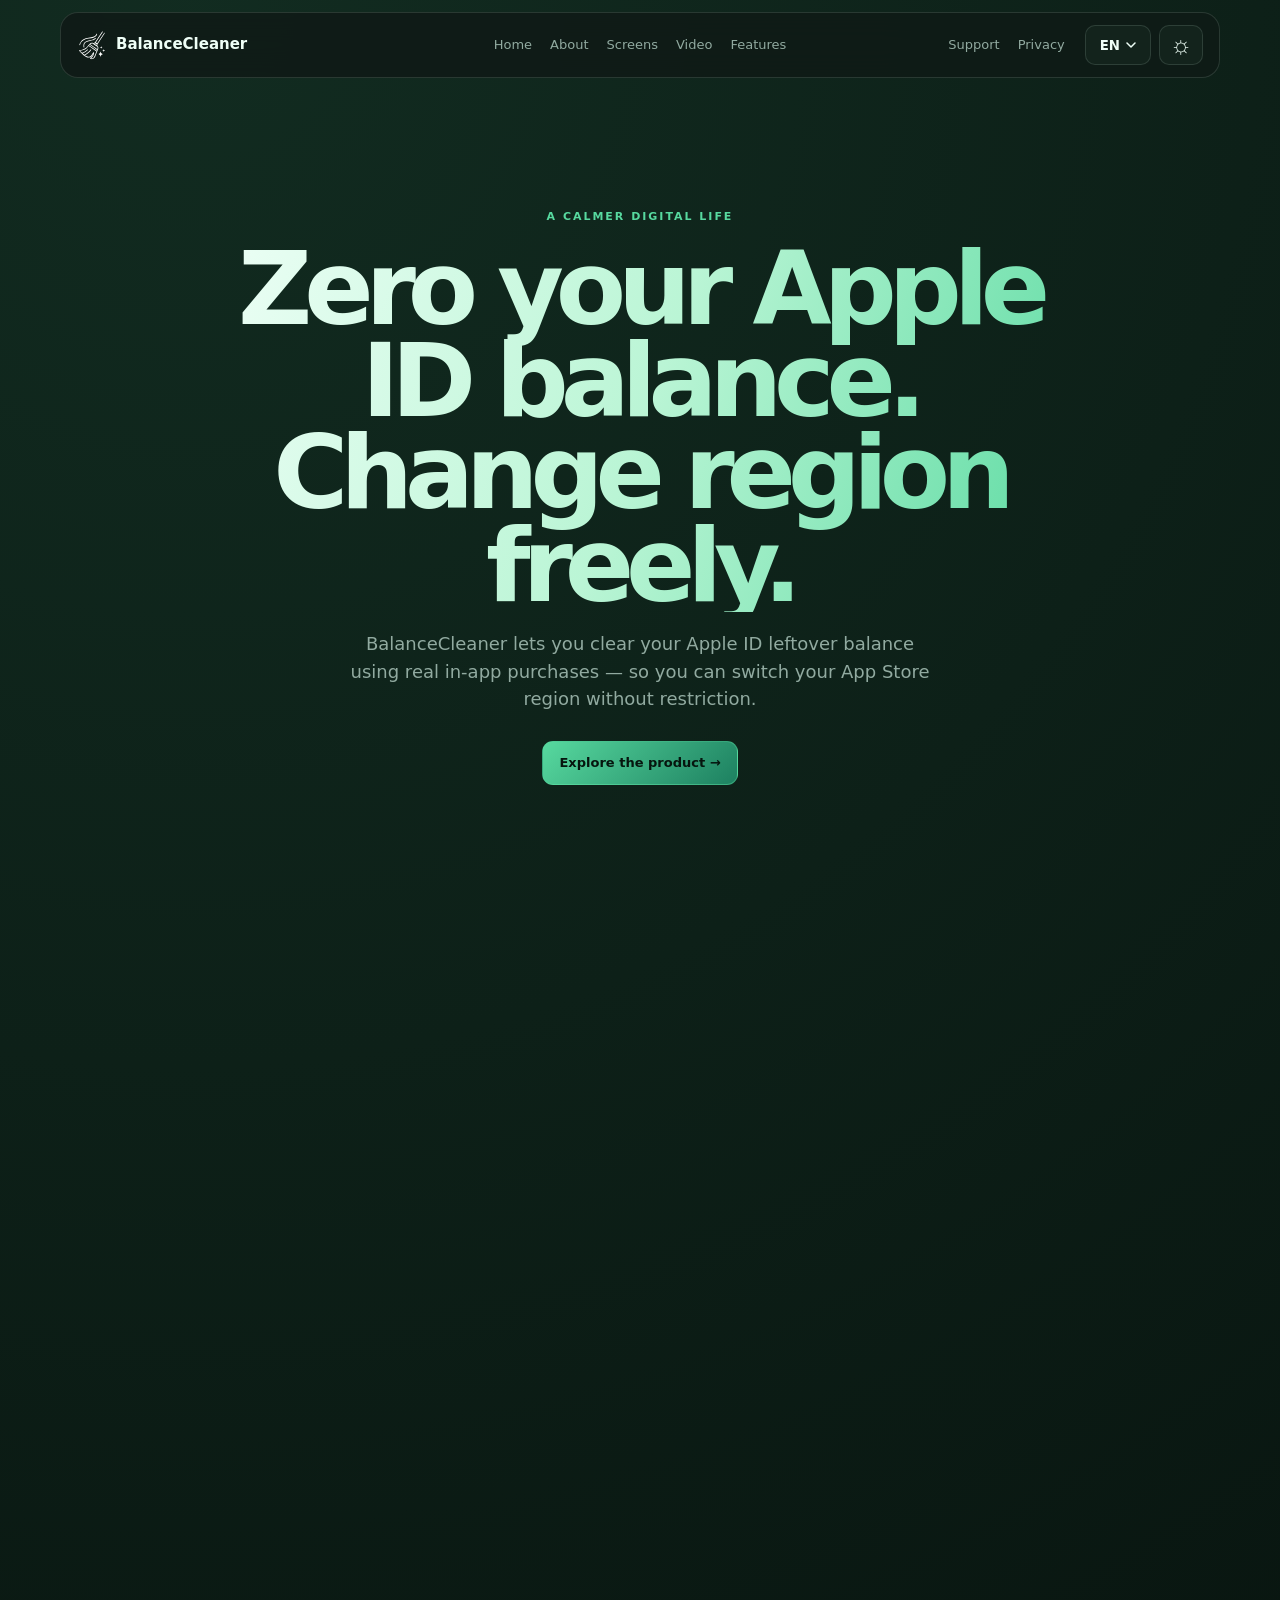
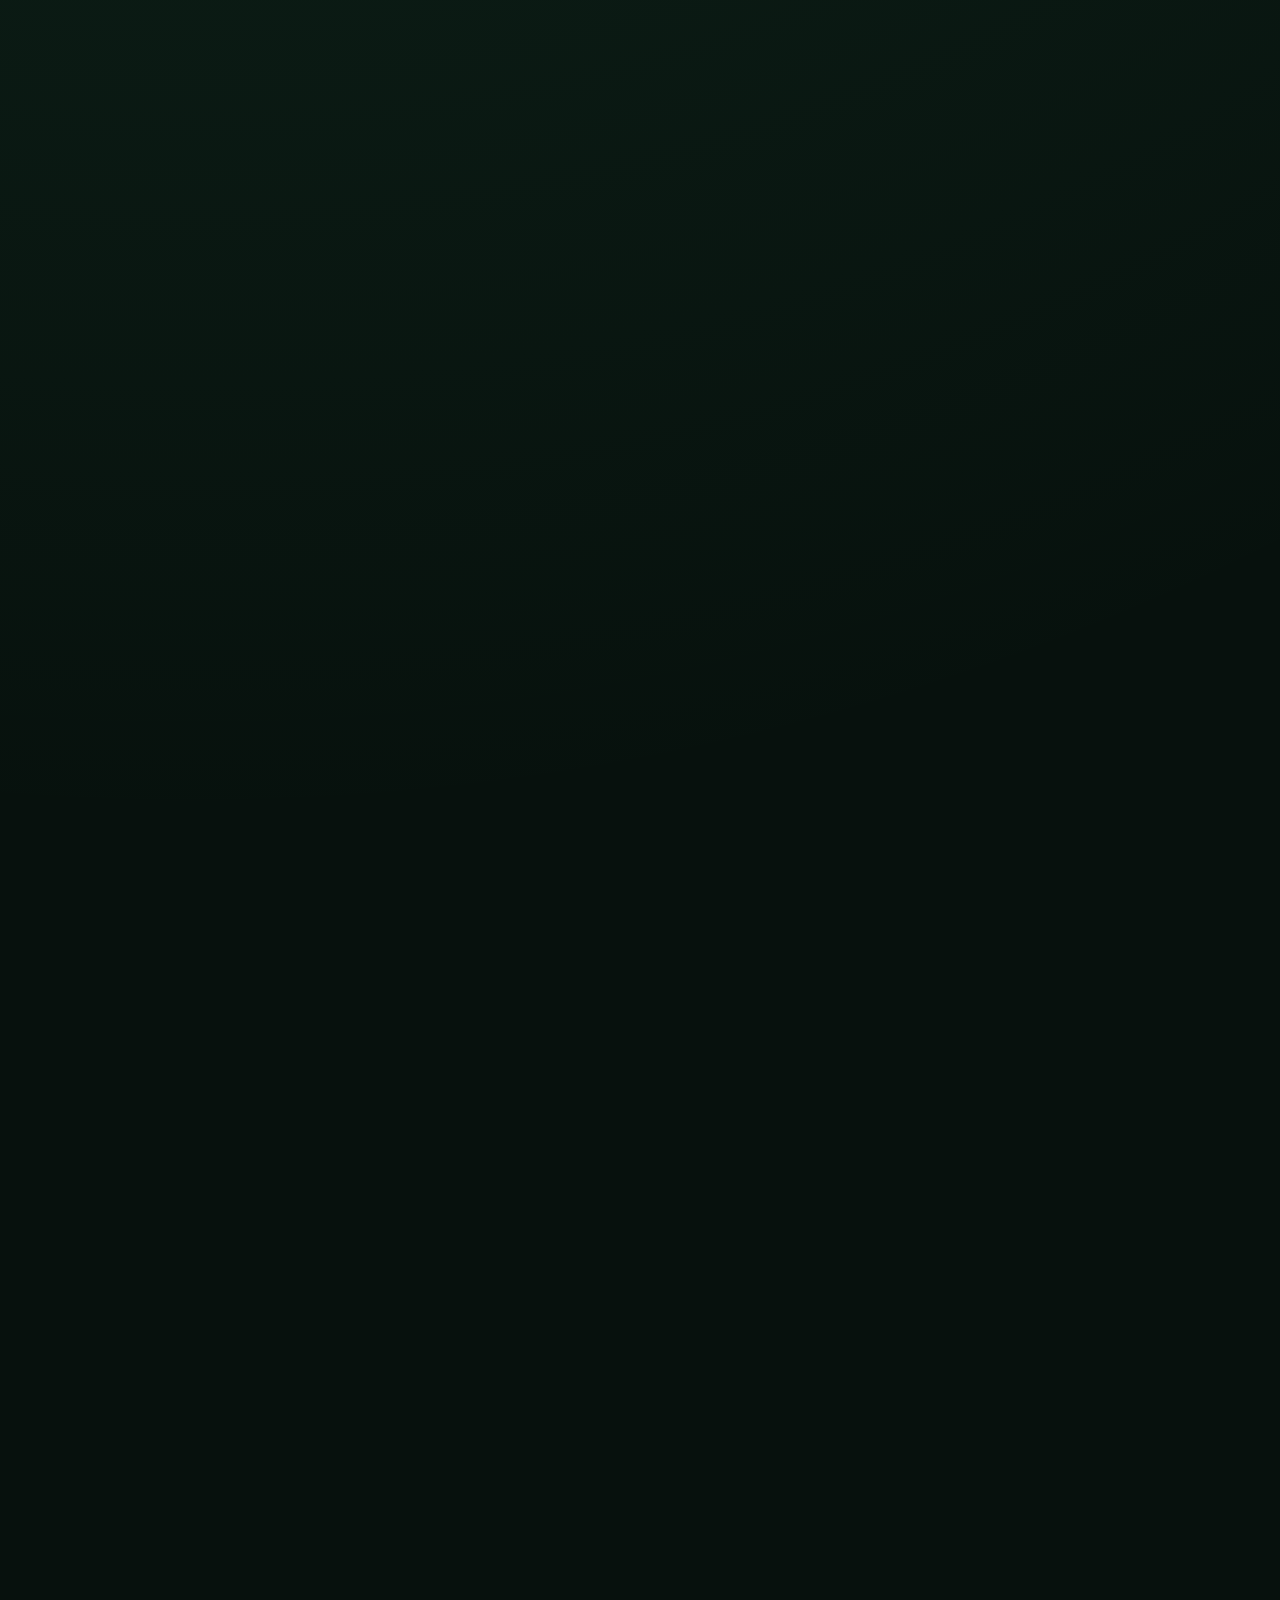
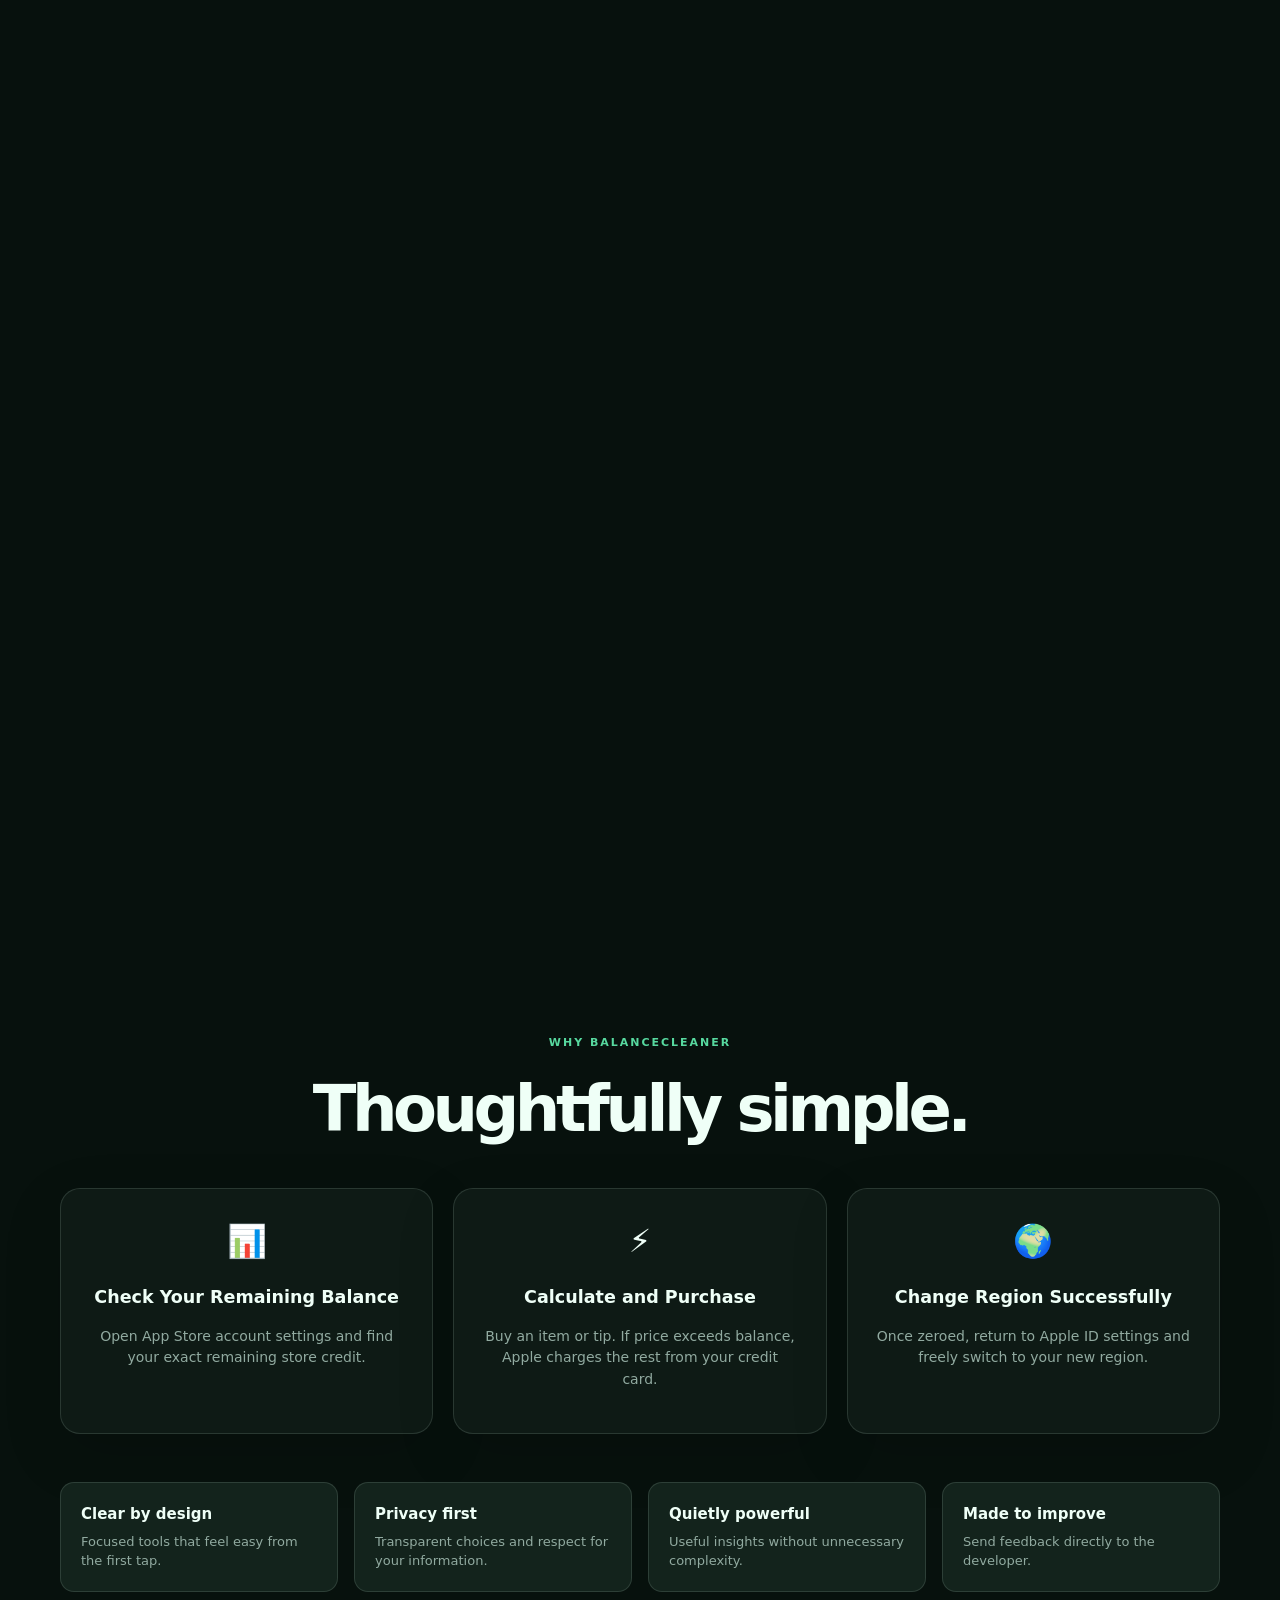
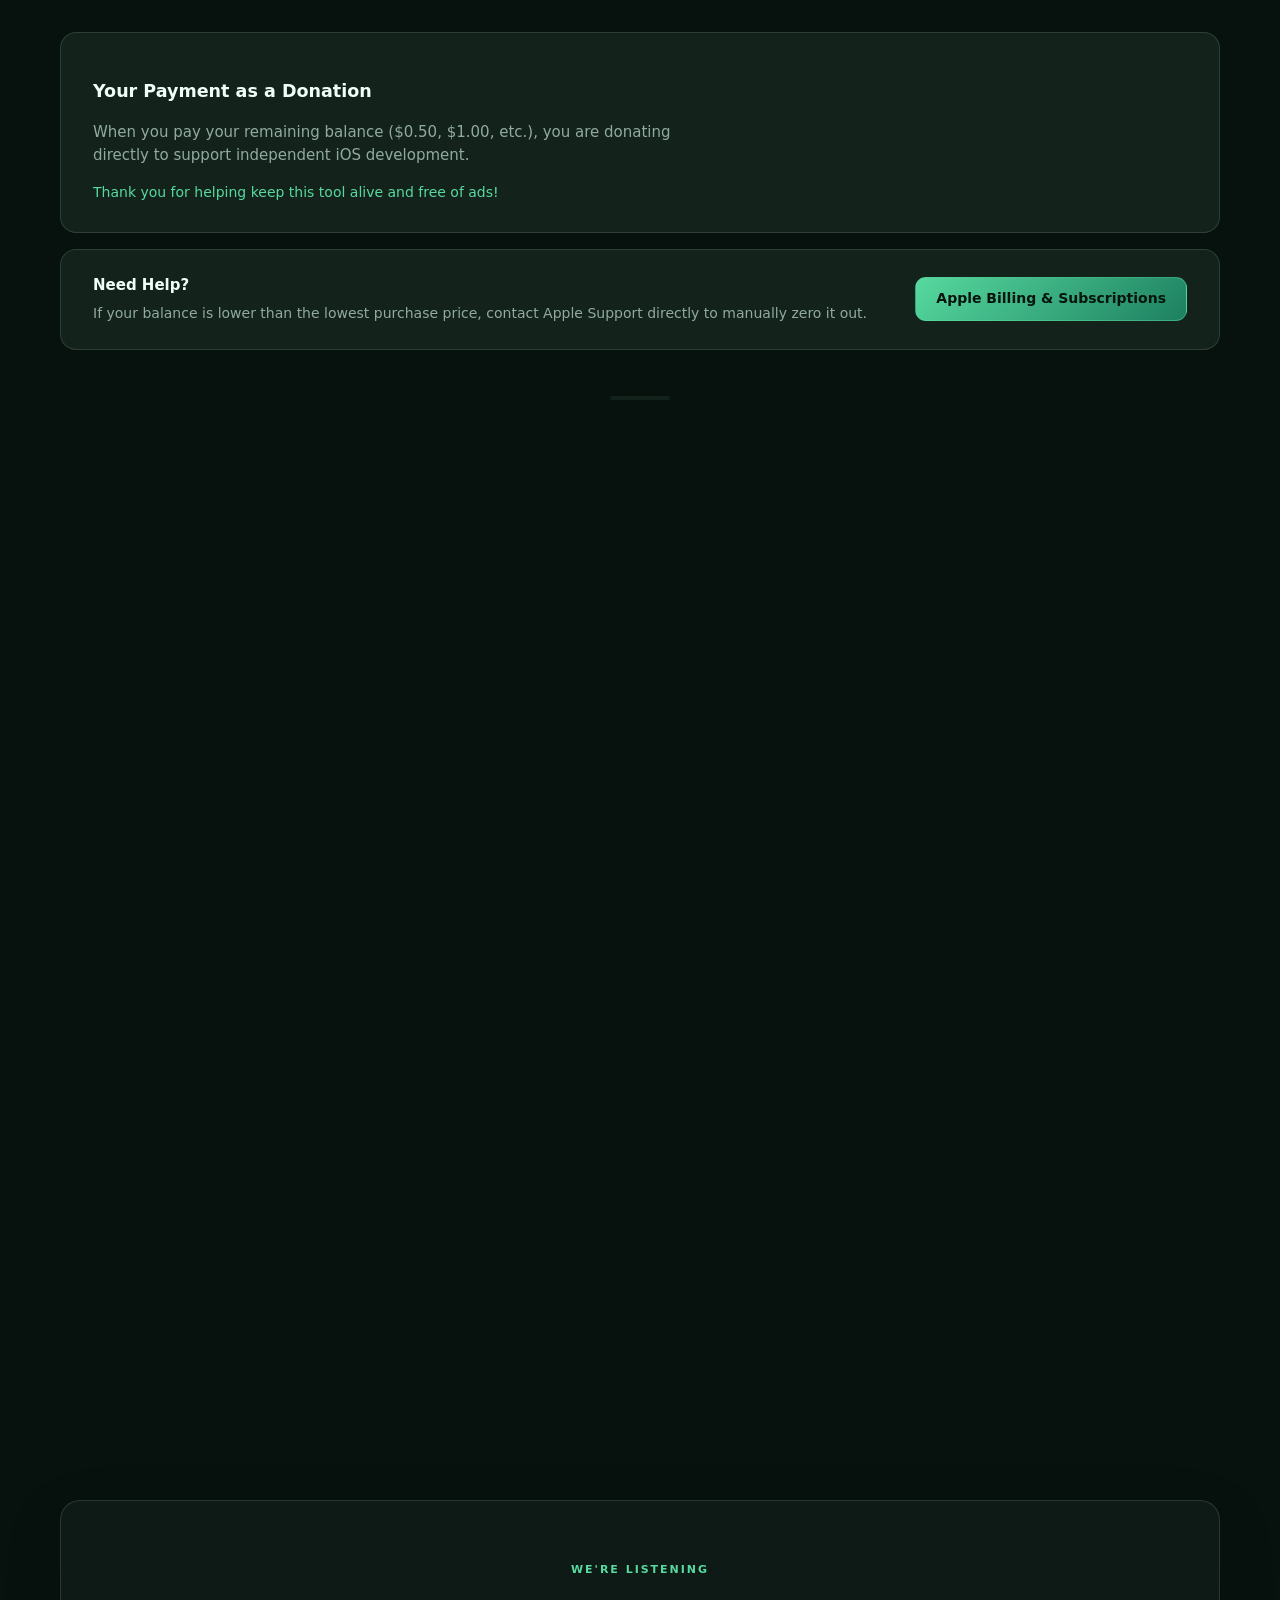
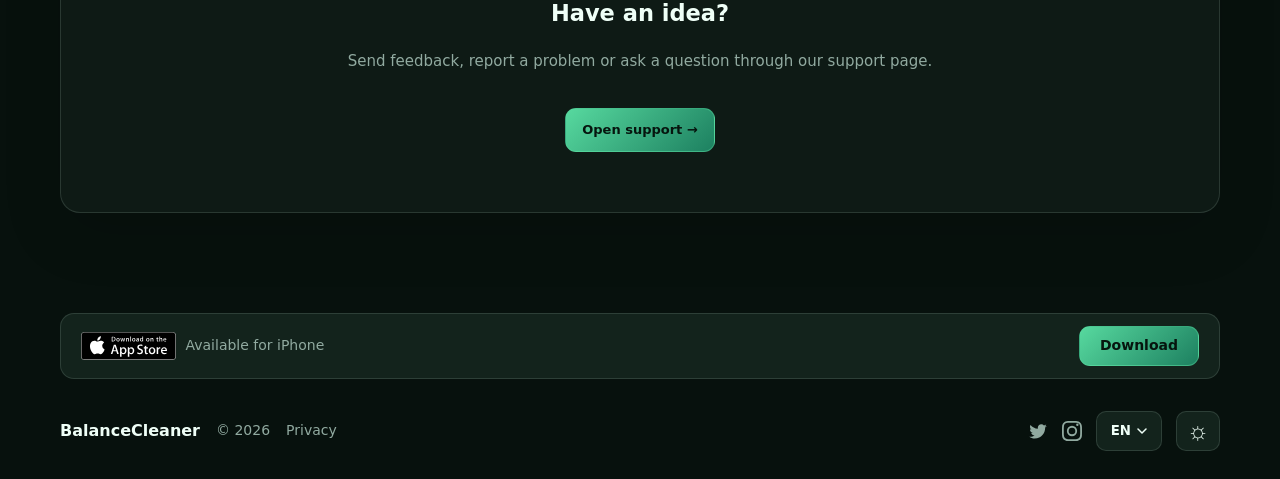
==== commit a5fcb8dd: "Add Home link to header nav and active capsule indicator for active links" ====
--- a/index.html
+++ b/index.html
@@ -22,6 +22,7 @@
     </a>
 
     <nav class="links nav-center">
+      <a href="index.html#" data-i18n="top">Home</a>
       <a href="#story" data-i18n="about">About</a>
       <a href="#screens" data-i18n="screens">Screens</a>
       <a href="#video" data-i18n="video">Video</a>
--- a/assets/site.css
+++ b/assets/site.css
@@ -101,6 +101,7 @@
 }
 
 .links {
+  position: relative;
   display: flex;
   gap: 18px;
   margin-left: auto;
@@ -592,7 +593,7 @@
     width: 100%;
     height: 100%;
     object-fit: cover;
-    border-radius: 20px;
+    border-radius: 24px;
     background: #fff;
 }
 
@@ -705,7 +706,7 @@
   display: flex;
   justify-content: center;
   gap: 8px;
-  margin-top: 20px;
+  margin-top: 50px;
 }
 .indicator {
   width: 8px;
@@ -866,7 +867,7 @@
 }
 .mockup-wrap {
   position: relative;
-  width: 280px;
+  width: 100%;
   max-width: 100%;
 }
 .mockup-frame {
@@ -884,8 +885,8 @@
   height: var(--vid-h);
   z-index: 1;
   border-radius: var(--vid-radius);
-  object-fit: contain; background: transparent;
-  background: #000;
+  object-fit: cover;
+  background: #fff;
 }
 
 /* =========================================================================
@@ -1078,18 +1079,14 @@
   display: flex !important;
   flex-direction: row !important;
   flex-wrap: nowrap !important;
-  overflow-x: auto;
-  gap: 20px !important;
+  overflow: visible;
+  gap: 12px !important;
   padding-bottom: 20px;
-  scrollbar-width: none; /* Firefox */
-  -ms-overflow-style: none; /* IE */
-}
-.video-grid::-webkit-scrollbar {
-  display: none;
+  width: 100%;
 }
 .video-grid .video-mockup {
-  flex: 0 0 auto;
-  width: 280px;
+  flex: 1 1 0;
+  min-width: 0;
 }
 .video-mockup .mockup-wrap {
   width: 100% !important;
@@ -1342,3 +1339,44 @@
 @media (max-width: 850px) {
   .nav-center { display: none; }
 }
+
+/* =========================================================================
+   FORM FIELDS
+   ========================================================================== */
+label { display: grid; gap: 6px; margin-bottom: 16px; color: var(--text); font-size: 13px; }
+input, textarea { 
+  width: 100%; 
+  padding: 14px 16px; 
+  border: 1px solid var(--line); 
+  border-radius: 12px; 
+  background: var(--surface2); 
+  color: var(--text); 
+  font: inherit; 
+  box-sizing: border-box; 
+  transition: border-color 0.2s, box-shadow 0.2s;
+}
+textarea { min-height: 140px; resize: vertical; }
+input:focus, textarea:focus {
+  outline: none;
+  border-color: var(--green);
+  box-shadow: 0 0 0 3px rgba(87, 217, 159, 0.15);
+}
+
+.nav-capsule {
+  position: absolute;
+  top: 50%;
+  transform: translateY(-50%);
+  height: 32px;
+  background: rgba(87, 217, 159, 0.15);
+  border-radius: 16px;
+  transition: all 0.3s cubic-bezier(0.25, 1, 0.5, 1);
+  z-index: -1;
+  pointer-events: none;
+  opacity: 0;
+}
+.links a {
+  position: relative;
+  z-index: 1;
+  padding: 6px 12px;
+  margin: -6px -12px; /* counteract padding so layout doesn't change */
+}
--- a/assets/responsive.css
+++ b/assets/responsive.css
@@ -182,12 +182,6 @@
   }
   
   /* Video mockups: smaller width */
-  .video-grid .video-mockup {
-    width: 220px !important;
-  }
-  .mockup-wrap {
-    width: 220px !important;
-  }
   
   /* Sub-header banner */
   .sub-header-banner {
@@ -335,10 +329,6 @@
   }
   
   /* Video mockups: even smaller */
-  .video-grid .video-mockup,
-  .mockup-wrap {
-    width: 180px !important;
-  }
   
   /* Nav: tighter */
   .nav {
@@ -499,3 +489,12 @@
   .hero { padding: 20px 0 !important; }
   .section { padding: 20px 0 !important; page-break-inside: avoid; }
 }
+
+@media (max-width: 560px) {
+  .mockup-label {
+    font-size: 10px;
+  }
+  .video-grid {
+    gap: 6px !important;
+  }
+}
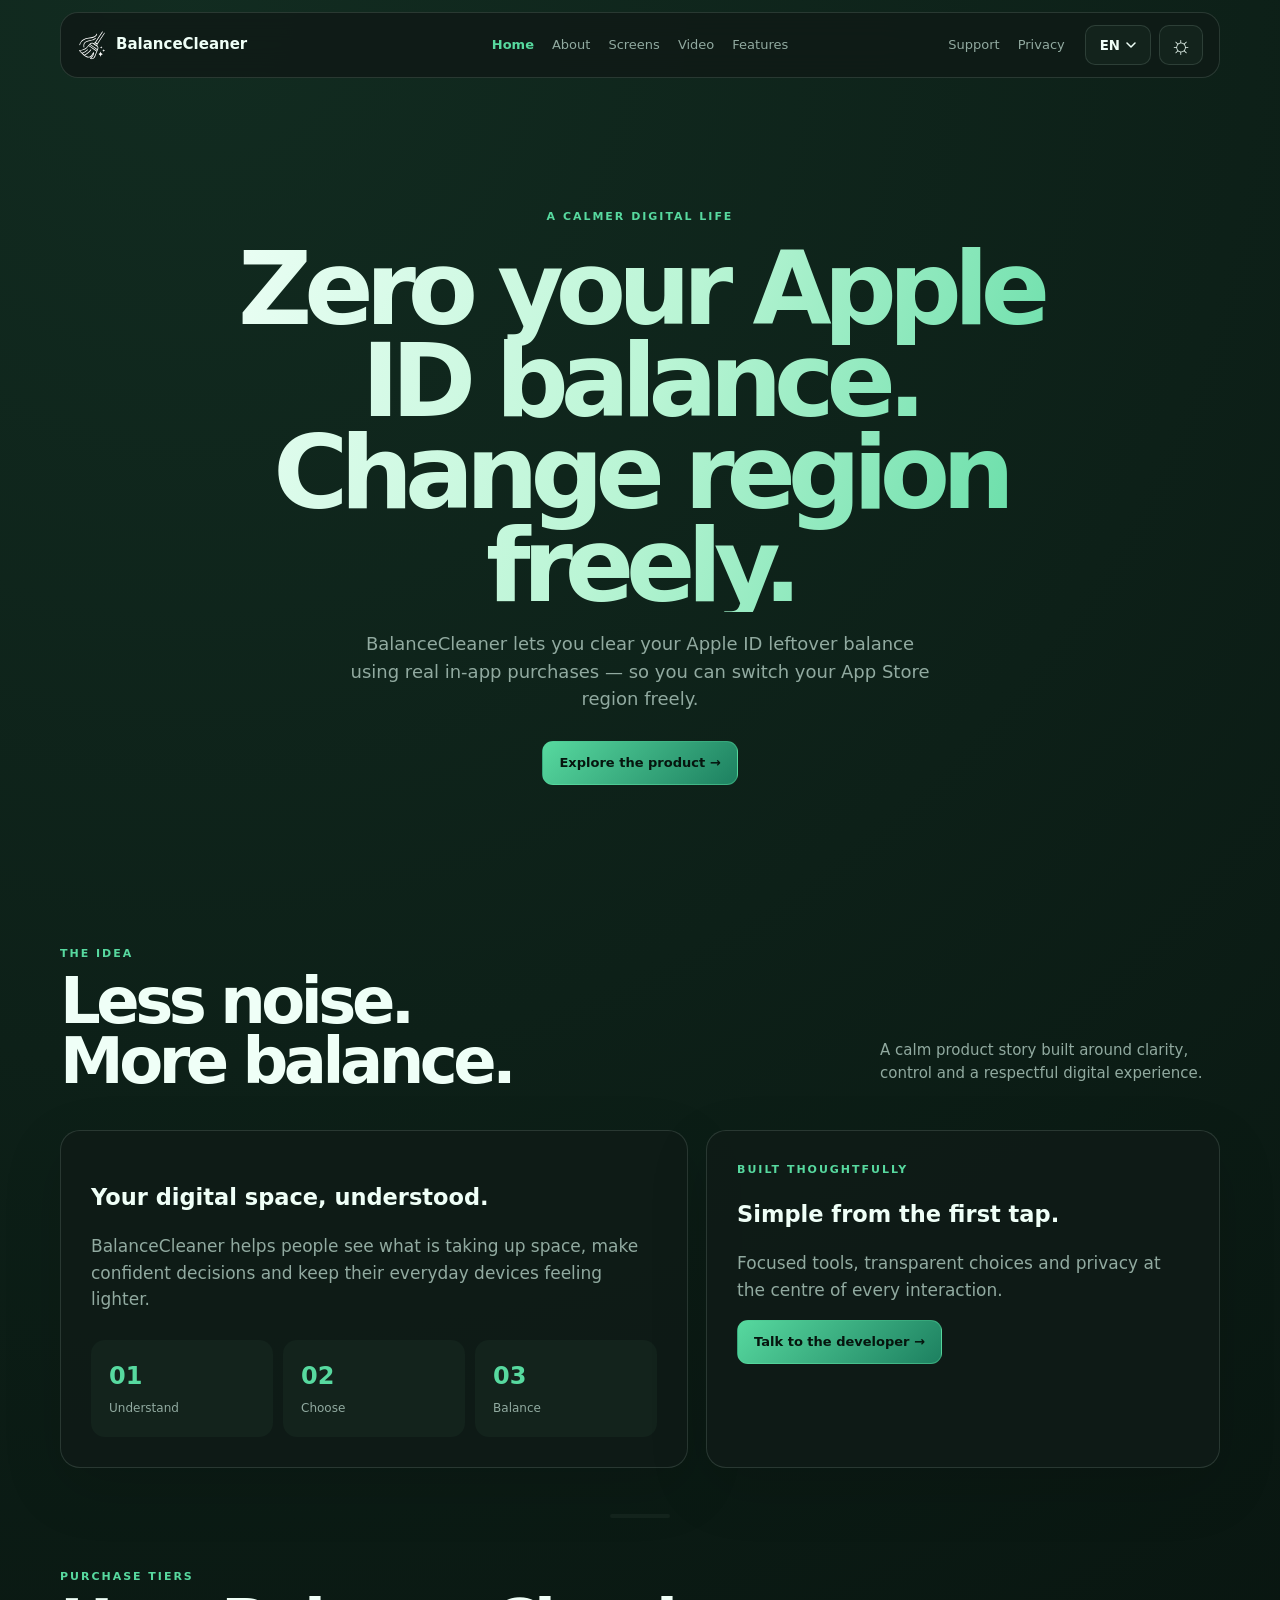
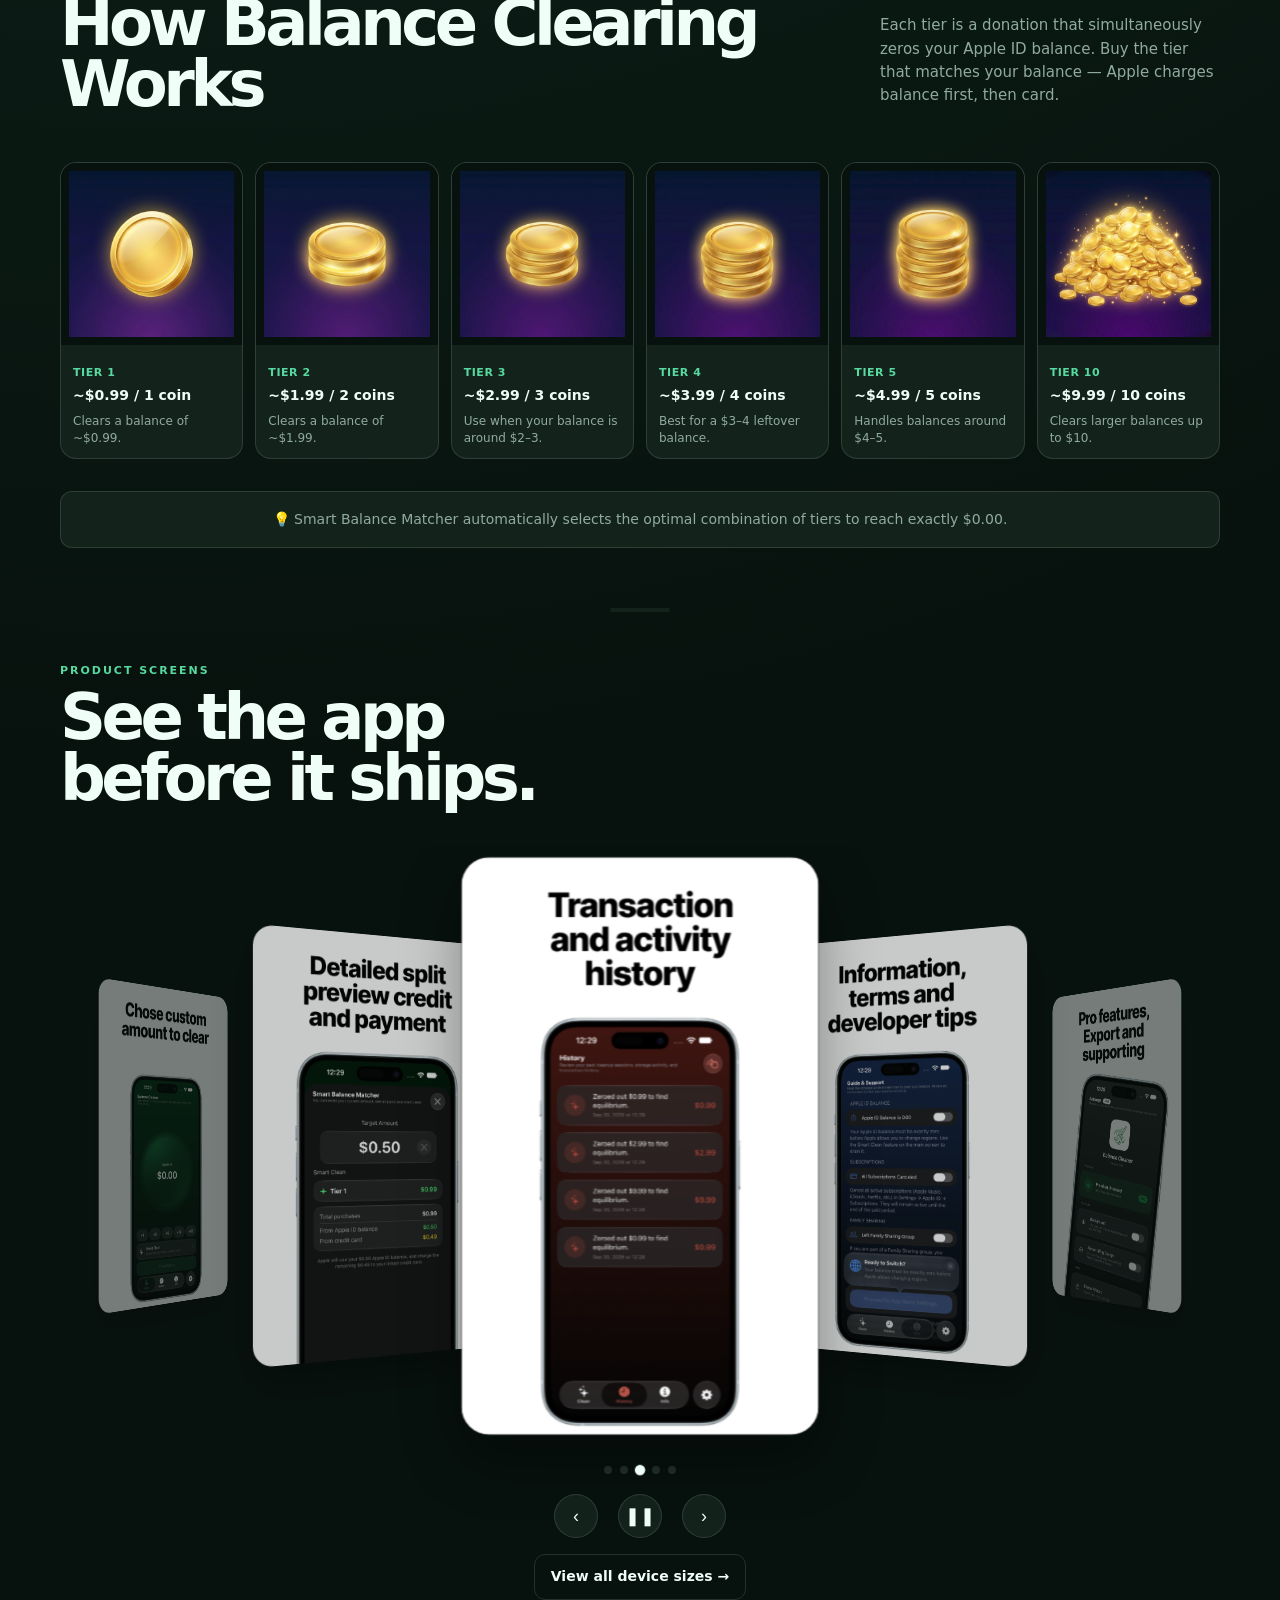
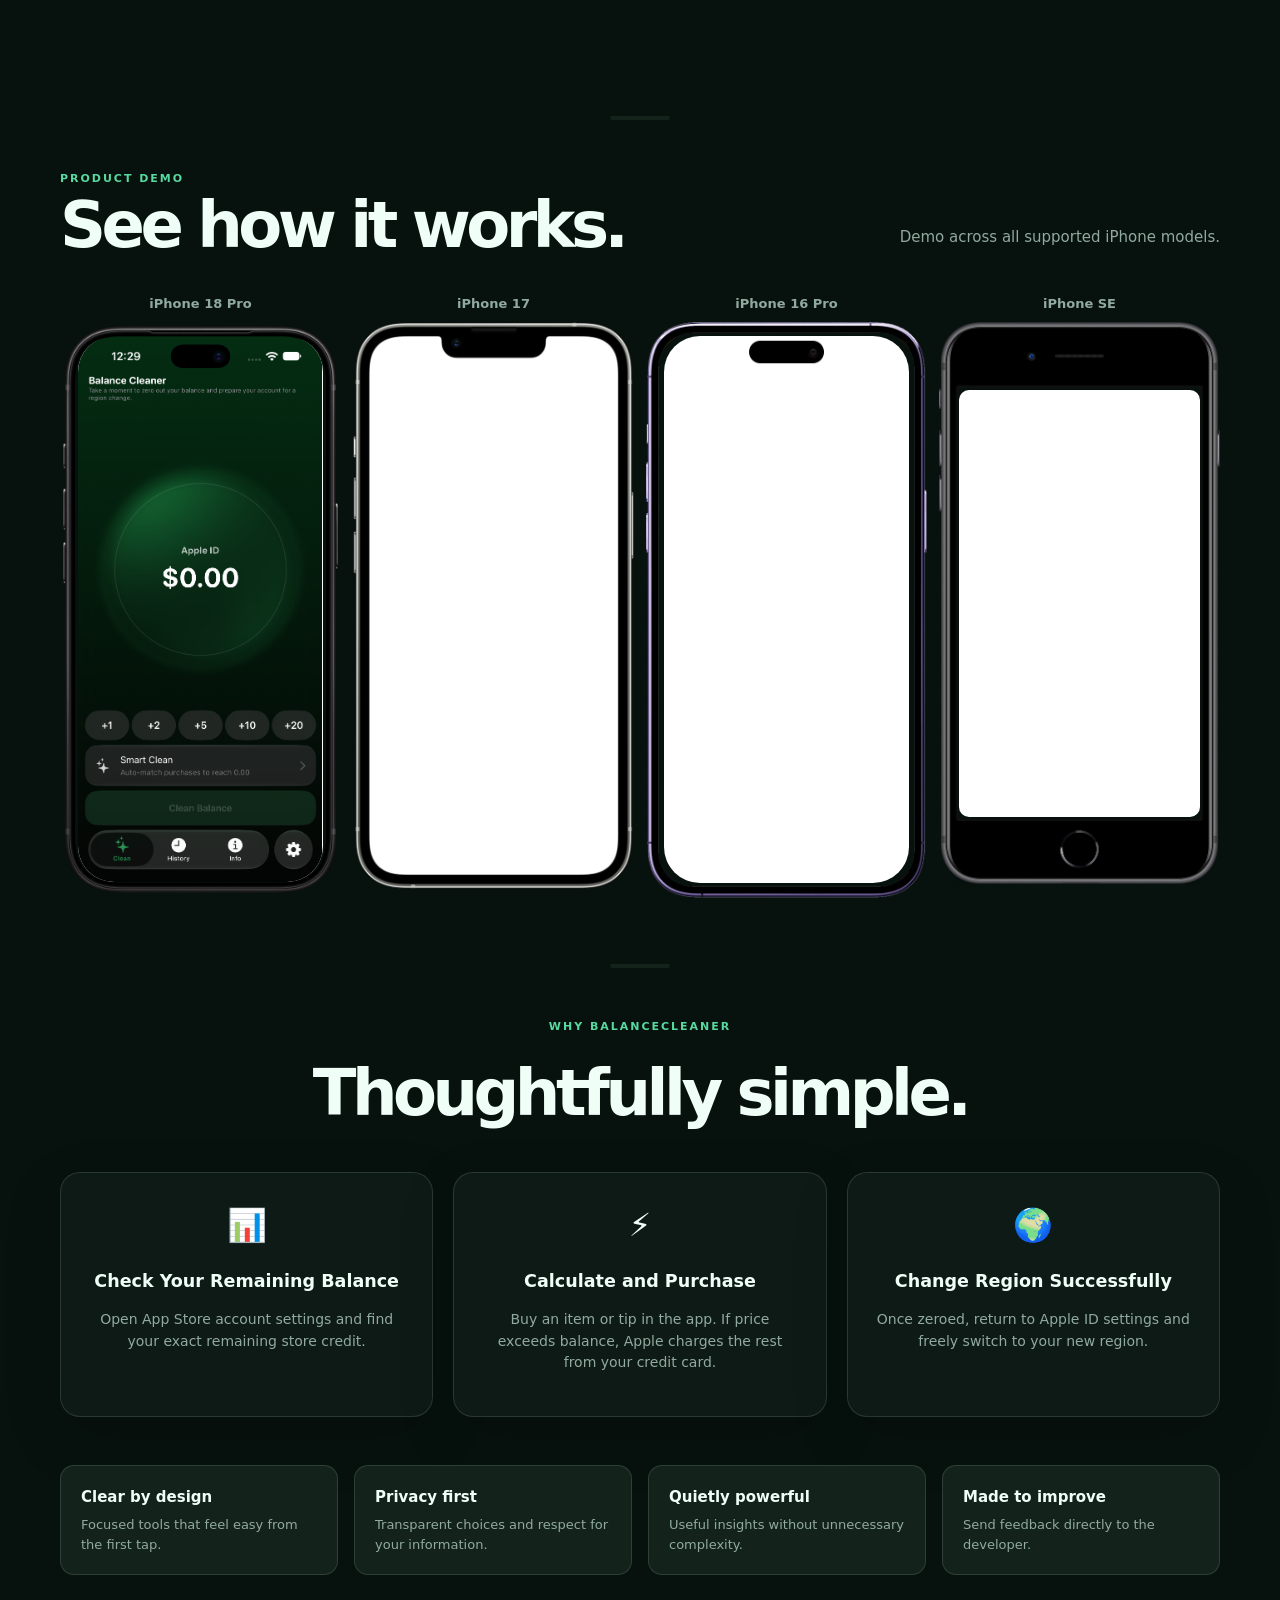
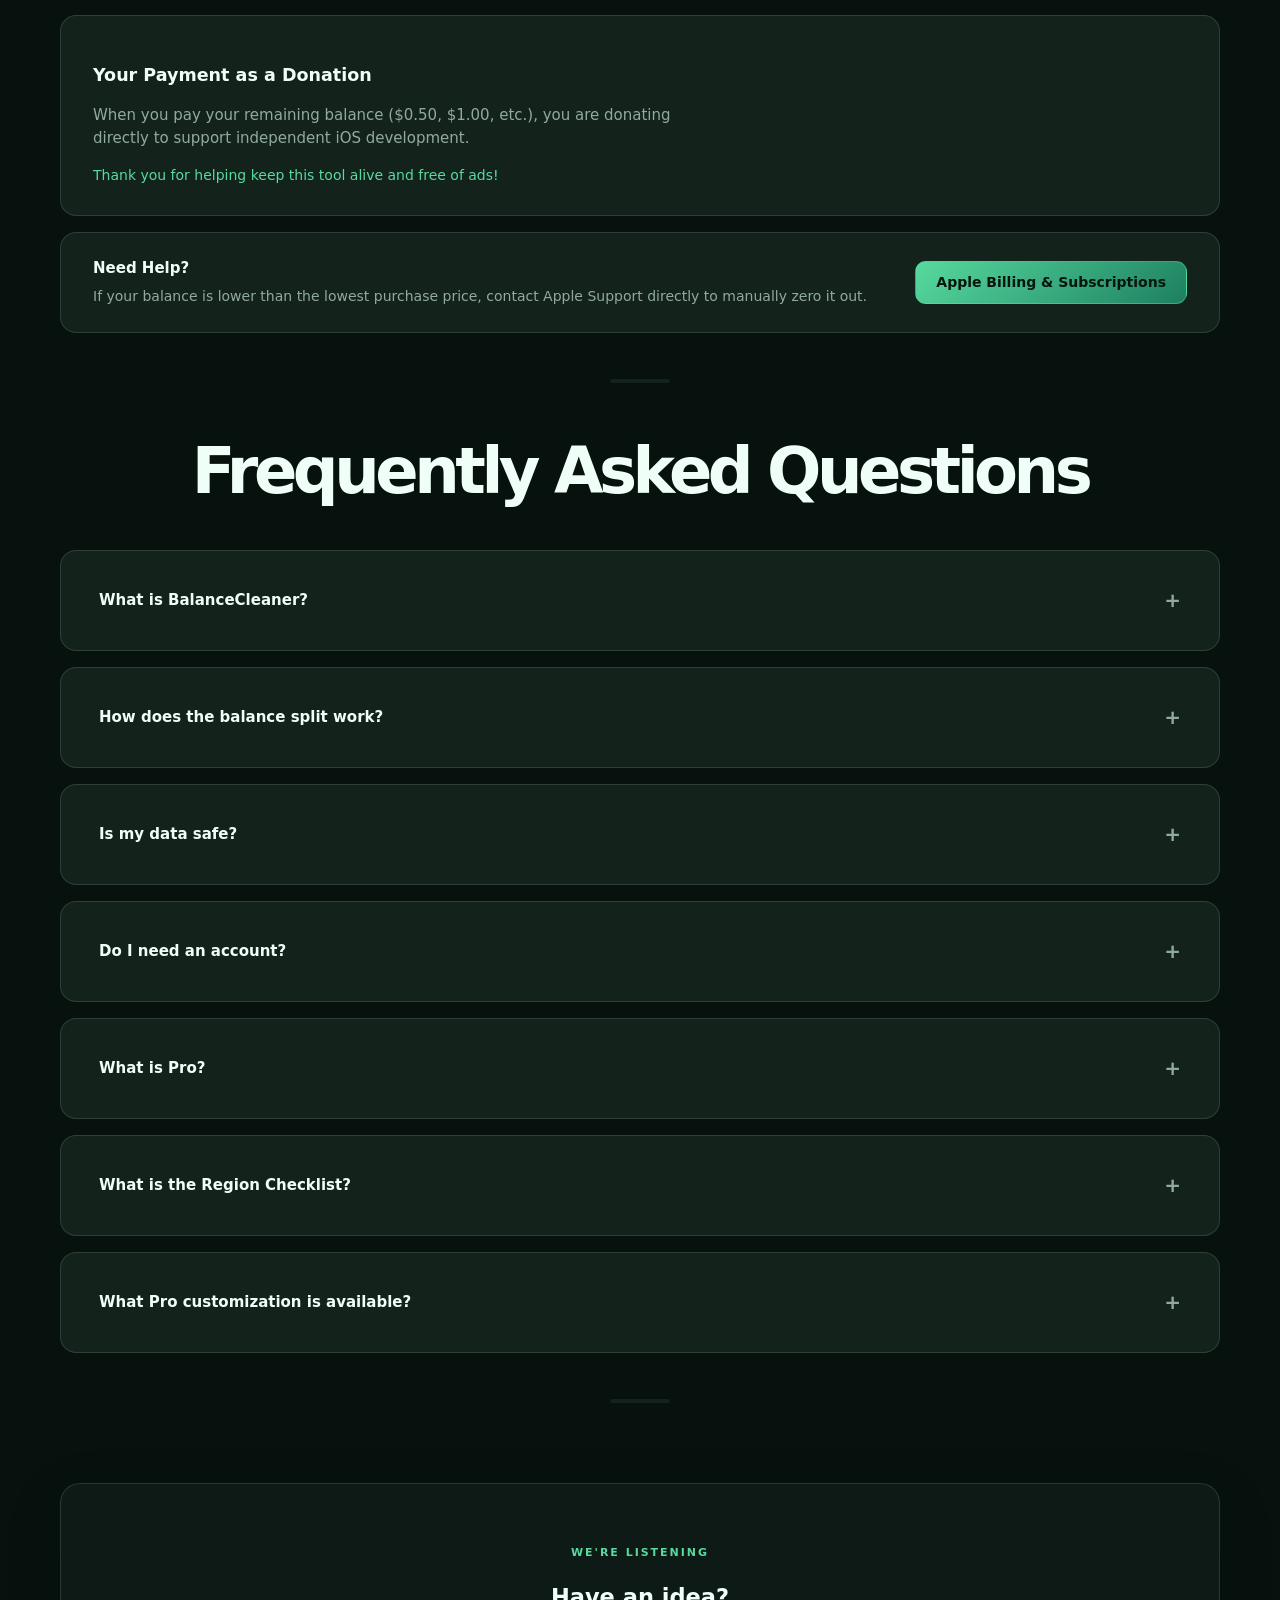
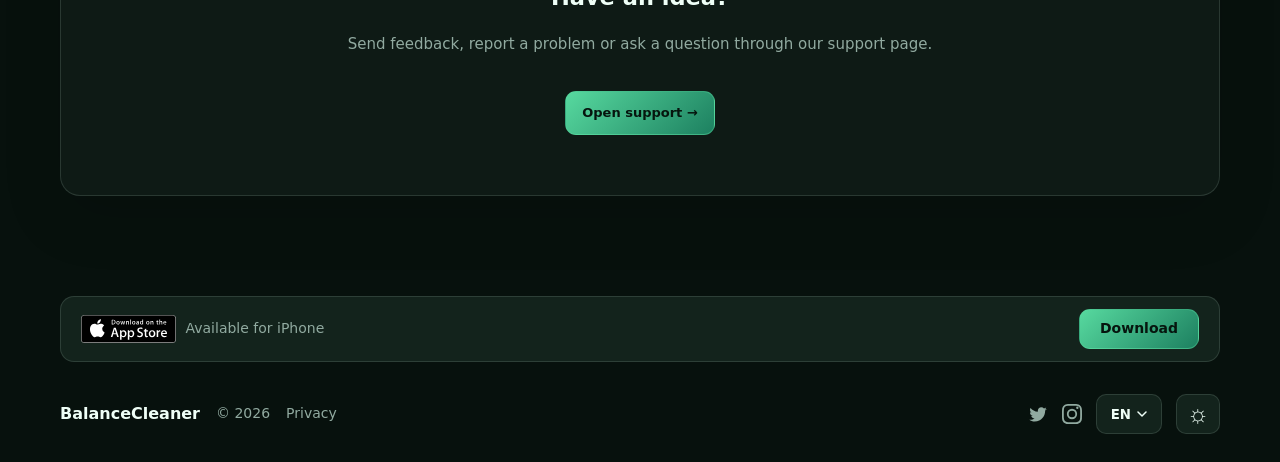
==== commit a42f7c13: "Remove floating capsule, fix active nav to show Home green at top, active = green+bold" ====
--- a/index.html
+++ b/index.html
@@ -22,7 +22,7 @@
     </a>
 
     <nav class="links nav-center">
-      <a href="index.html#" data-i18n="top">Home</a>
+      <a href="#" data-i18n="top">Home</a>
       <a href="#story" data-i18n="about">About</a>
       <a href="#screens" data-i18n="screens">Screens</a>
       <a href="#video" data-i18n="video">Video</a>
--- a/assets/site.css
+++ b/assets/site.css
@@ -946,9 +946,10 @@
 }
 
 
-.links a.active {
+.links a.active,
+.nav-center a.active {
   color: var(--green) !important;
-  font-weight: 600;
+  font-weight: 700;
 }
 
 
@@ -1362,21 +1363,4 @@
   box-shadow: 0 0 0 3px rgba(87, 217, 159, 0.15);
 }
 
-.nav-capsule {
-  position: absolute;
-  top: 50%;
-  transform: translateY(-50%);
-  height: 32px;
-  background: rgba(87, 217, 159, 0.15);
-  border-radius: 16px;
-  transition: all 0.3s cubic-bezier(0.25, 1, 0.5, 1);
-  z-index: -1;
-  pointer-events: none;
-  opacity: 0;
-}
-.links a {
-  position: relative;
-  z-index: 1;
-  padding: 6px 12px;
-  margin: -6px -12px; /* counteract padding so layout doesn't change */
-}
+
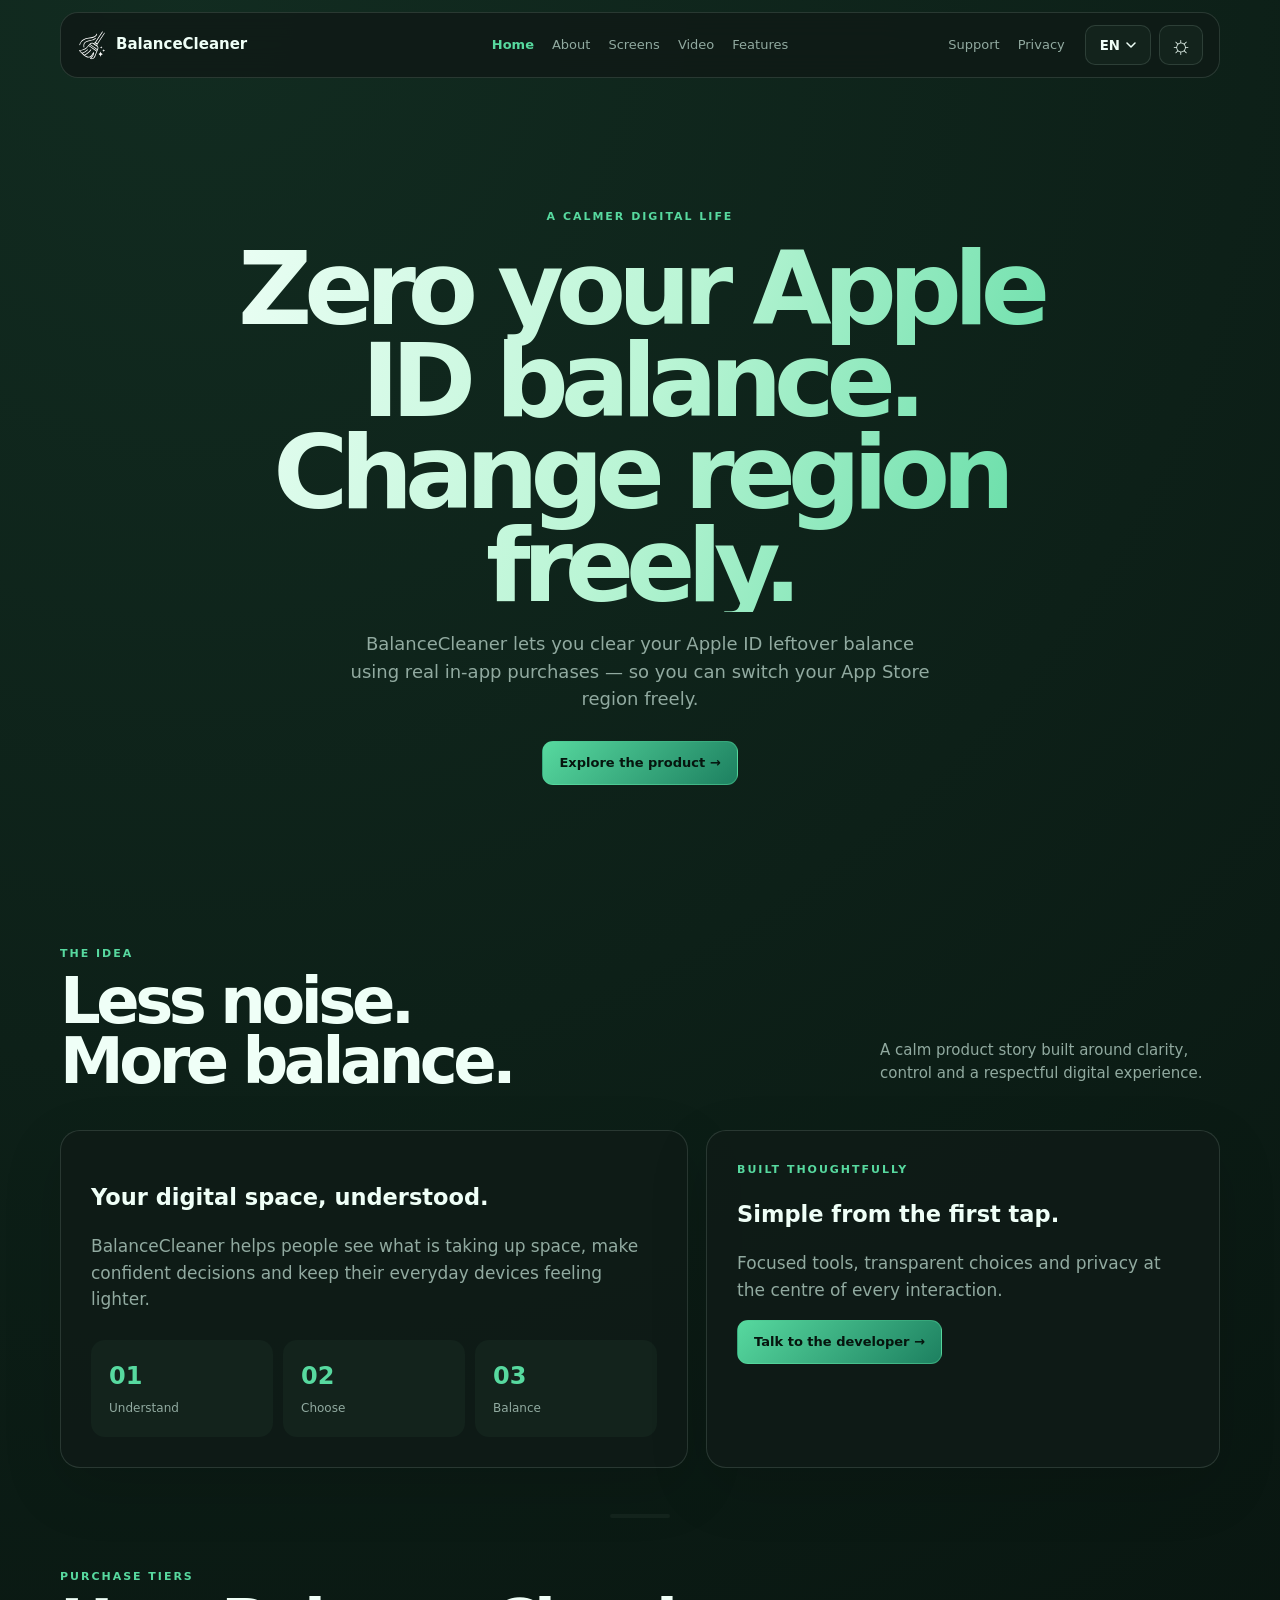
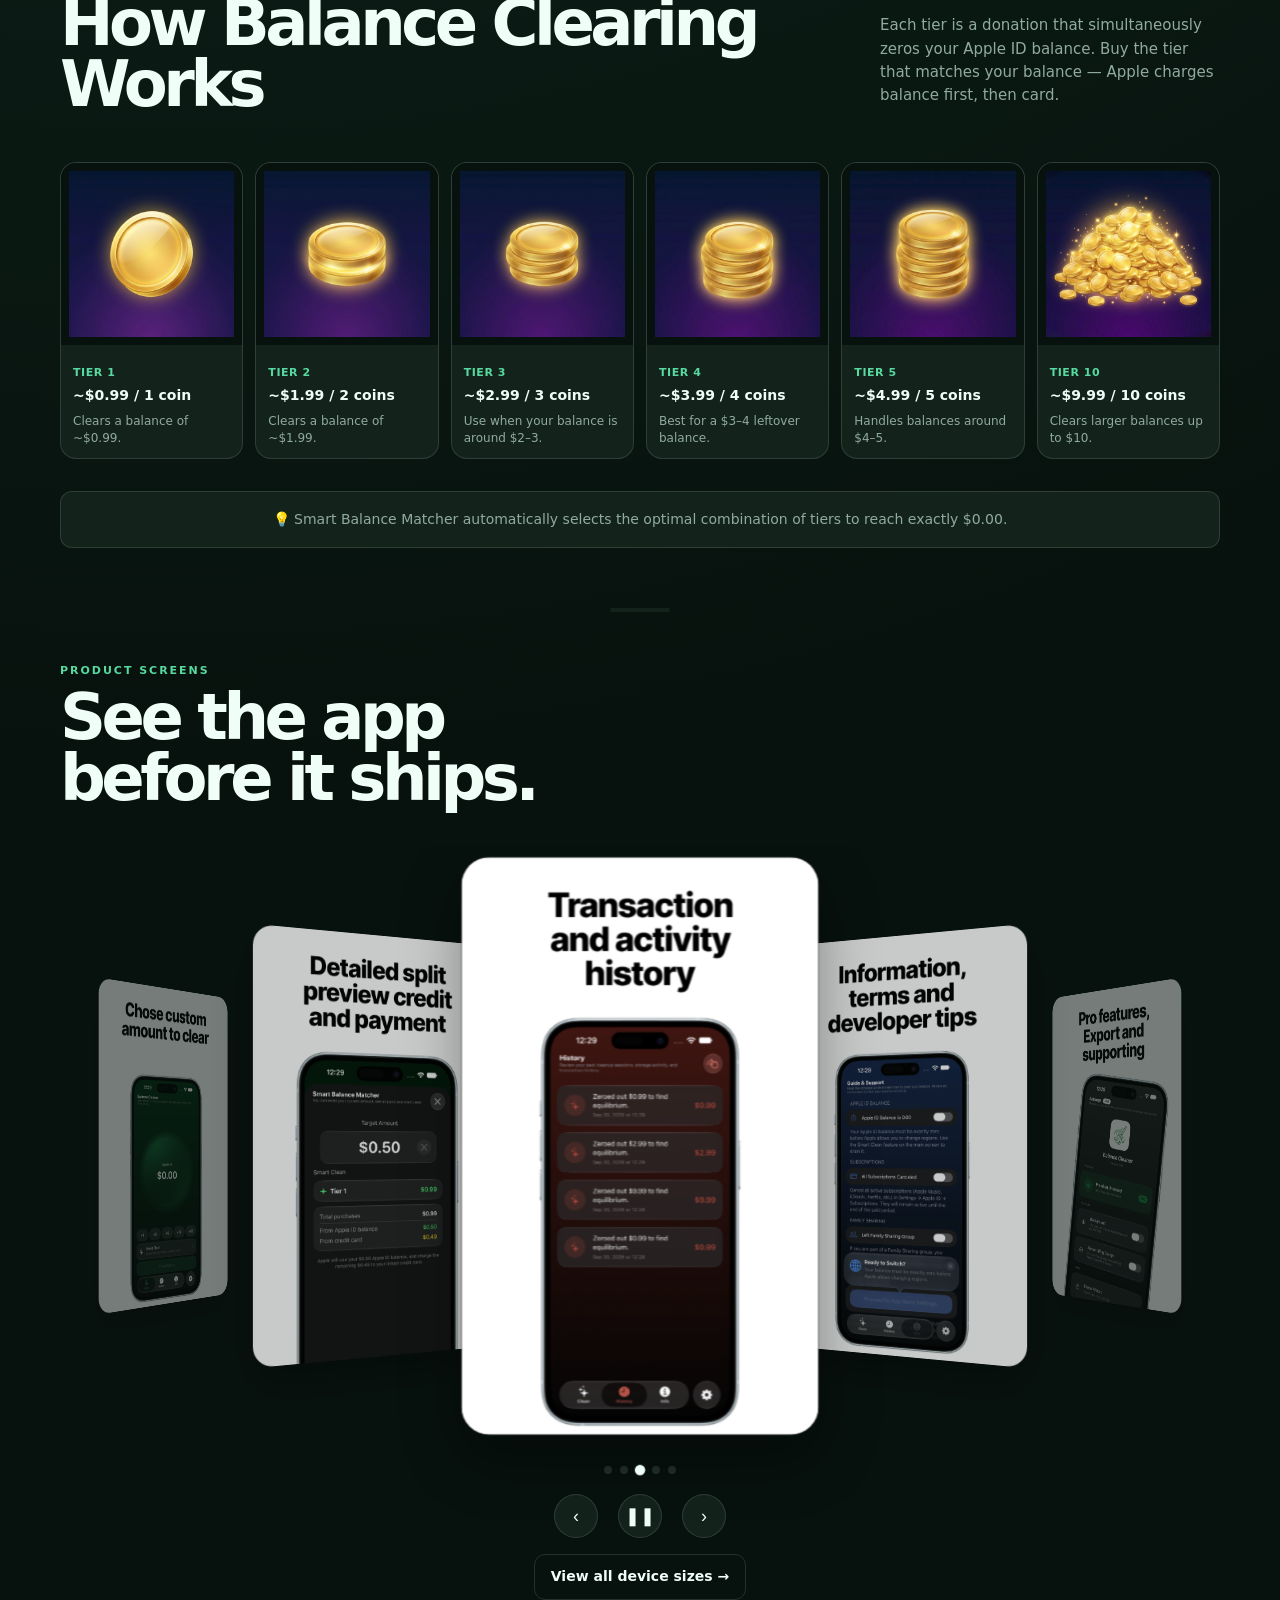
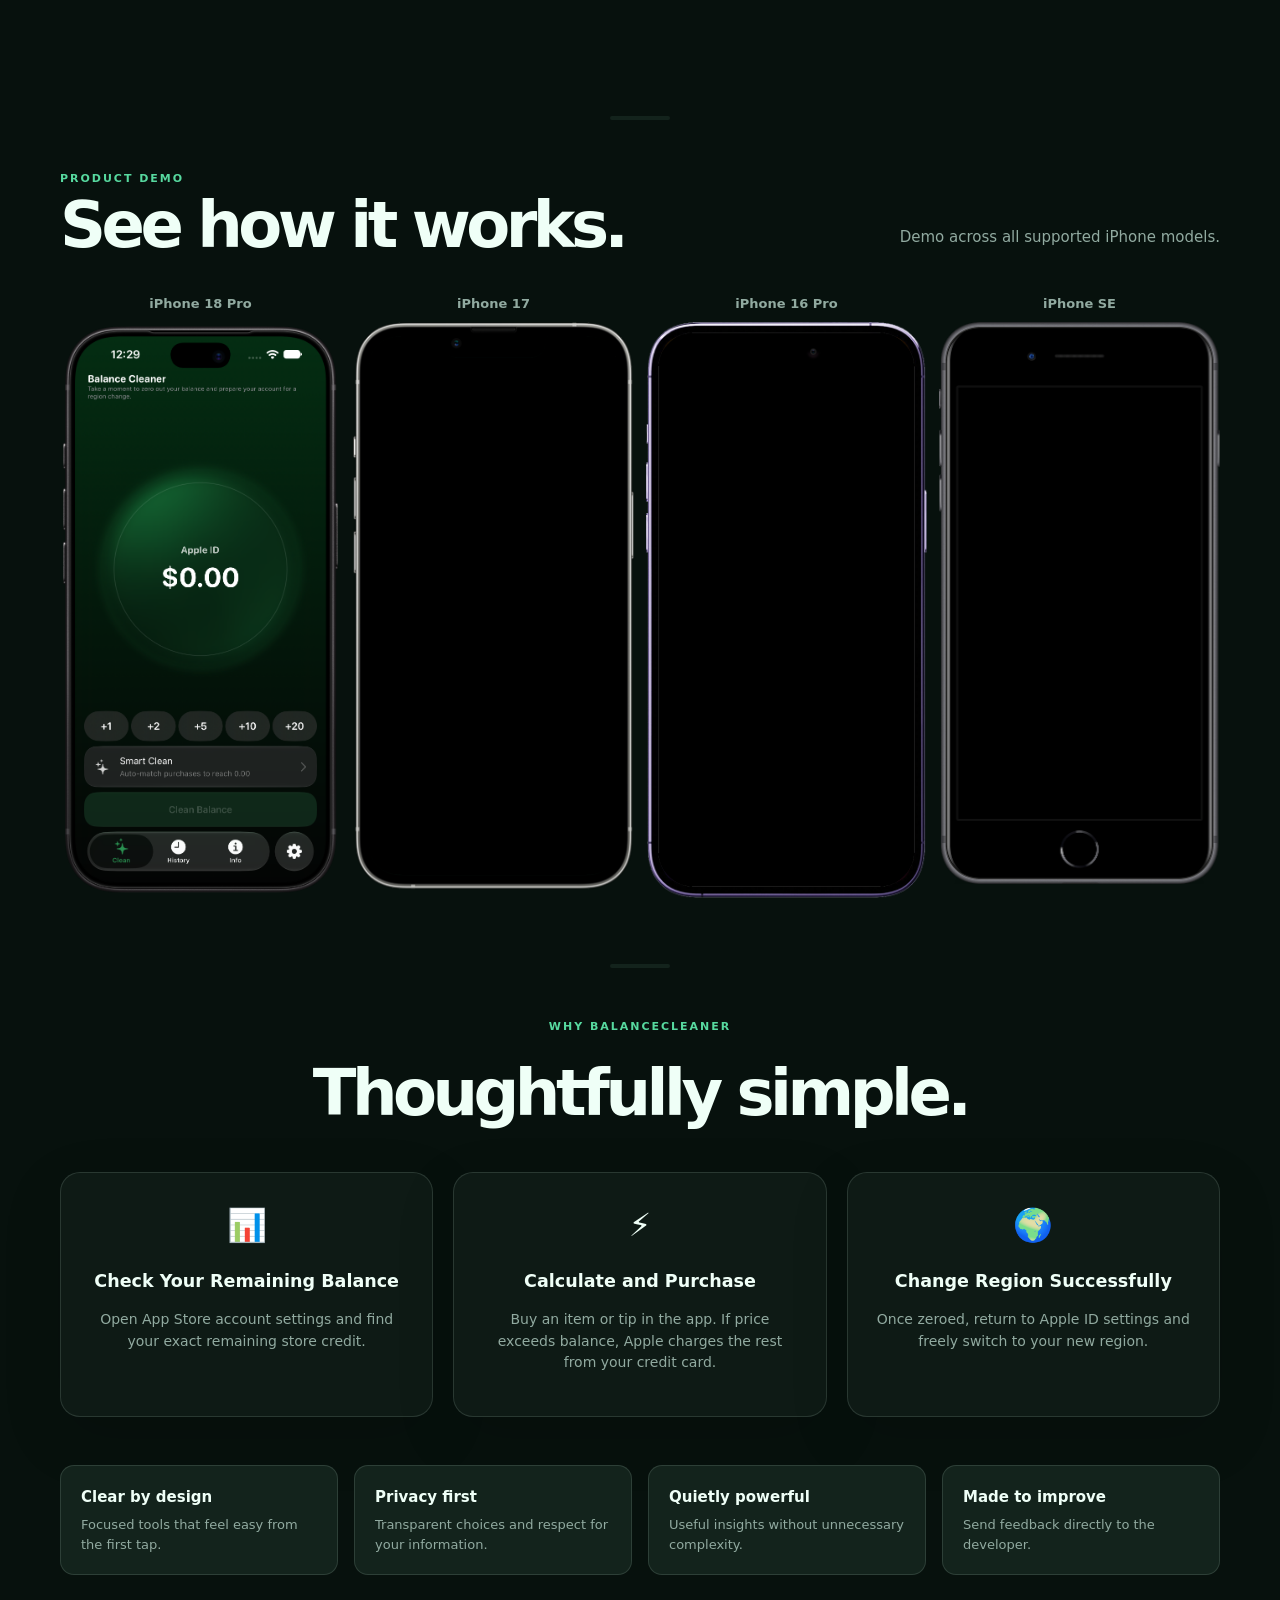
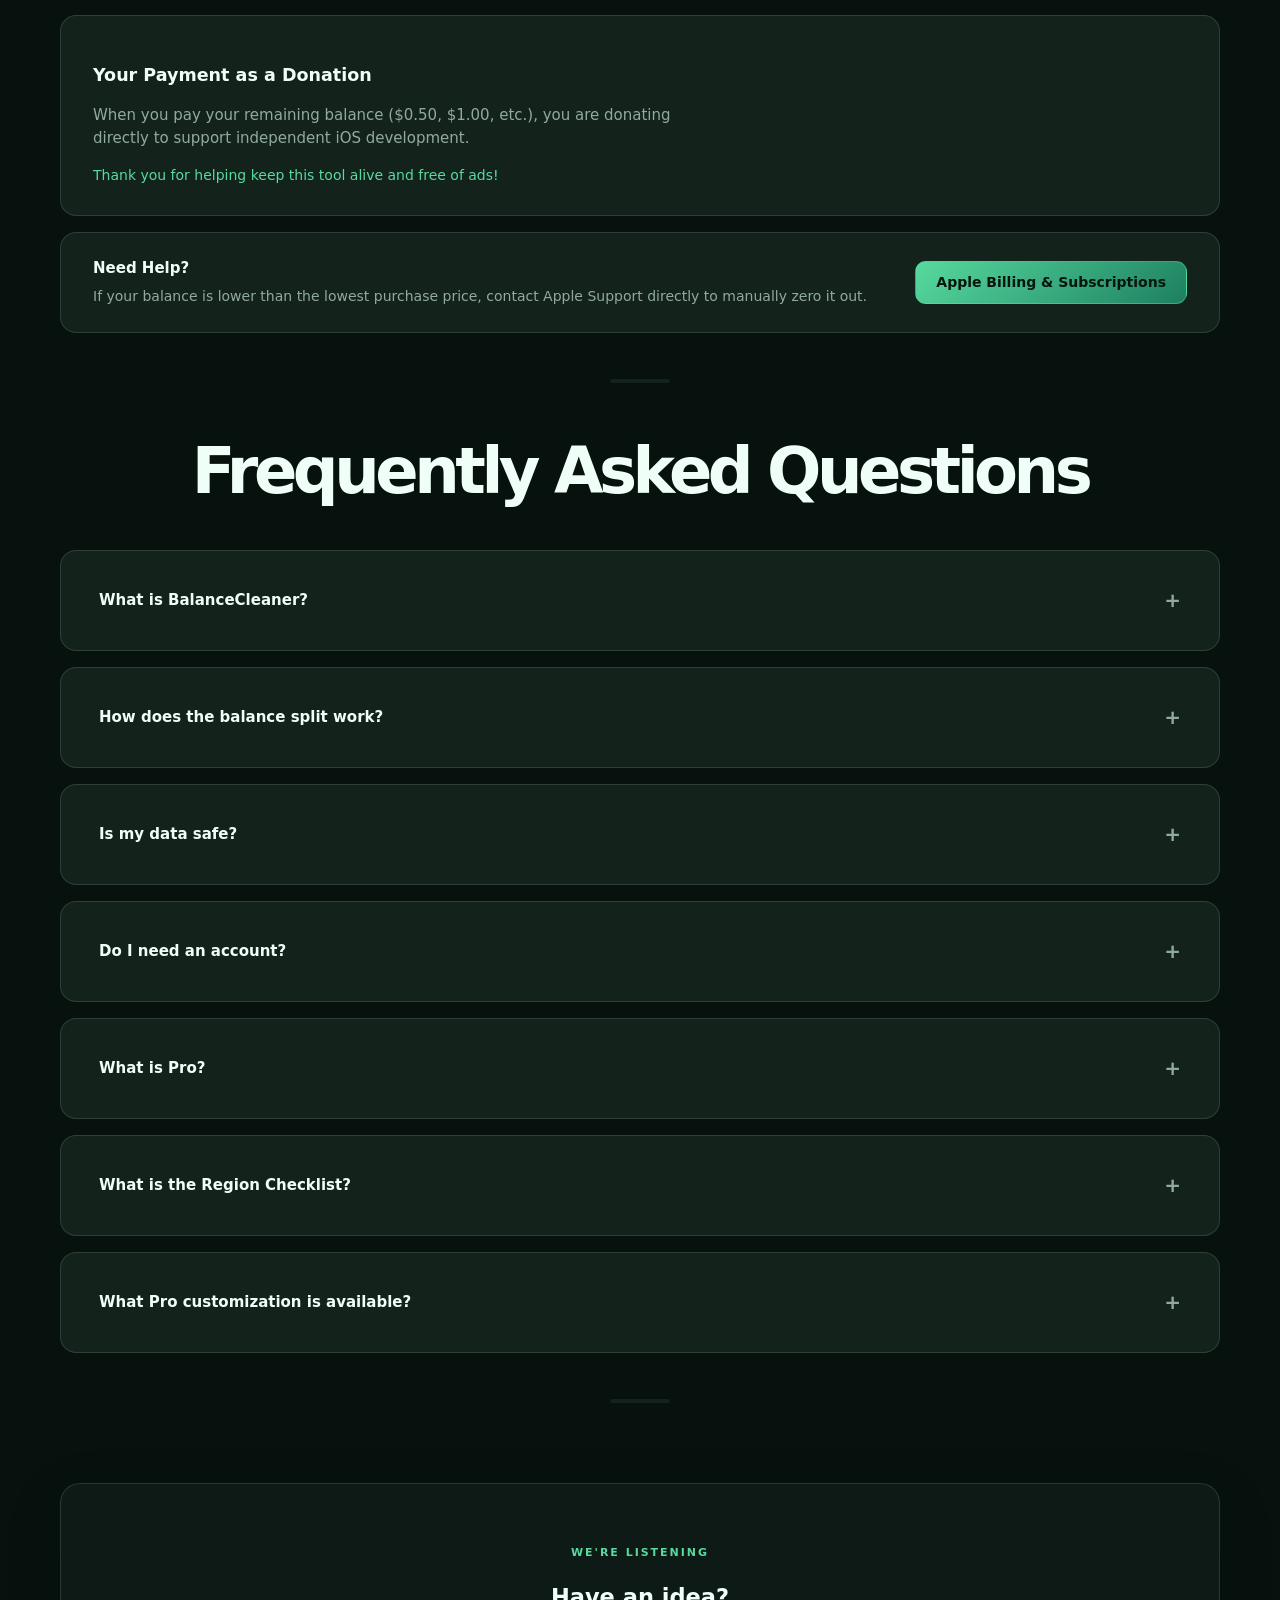
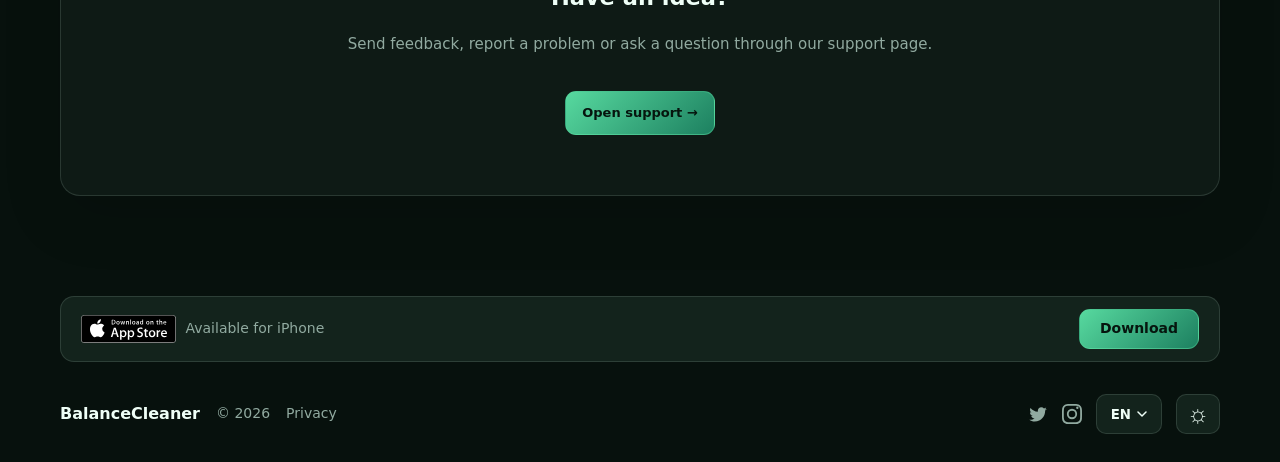
==== commit a6ab646d: "git tag update 6 update site design" ====
--- a/index.html
+++ b/index.html
@@ -45,13 +45,13 @@
           <svg width="10" height="6" viewBox="0 0 10 6" fill="none" stroke="currentColor" stroke-width="1.5" stroke-linecap="round" stroke-linejoin="round"><path d="M1 1L5 5L9 1"/></svg>
         </button>
         <div class="lang-menu lang-menu-down">
-          <button data-val="en">🇬🇧 EN</button>
-          <button data-val="ru">🇷🇺 RU</button>
-          <button data-val="fr">🇫🇷 FR</button>
-          <button data-val="de">🇩🇪 DE</button>
-          <button data-val="es">🇪🇸 ES</button>
-          <button data-val="it">🇮🇹 IT</button>
-          <button data-val="hy">🇦🇲 HY</button>
+          <button data-val="en">🇬🇧 English</button>
+          <button data-val="ru">🇷🇺 Русский</button>
+          <button data-val="fr">🇫🇷 Français</button>
+          <button data-val="de">🇩🇪 Deutsch</button>
+          <button data-val="es">🇪🇸 Español</button>
+          <button data-val="it">🇮🇹 Italiano</button>
+          <button data-val="hy">🇦🇲 Հայերեն</button>
         </div>
       </div>
       <button class="theme" type="button" aria-label="Toggle theme">
@@ -255,54 +255,65 @@
 
         <div class="video-grid">
 
-          <!-- iPhone 18 Pro — with 6 real screenshots as poster images -->
+          <!-- iPhone 18 Pro -->
           <div class="video-mockup">
             <p class="mockup-label">iPhone 18 Pro</p>
-            <div class="mockup-wrap" style="--vid-top:2.5%; --vid-left:6.5%; --vid-w:87%; --vid-h:95%; --vid-radius:36px;">
-              <img src="assets/mockups/iPhone 18 Pro.png" alt="iPhone 18 Pro mockup" class="mockup-frame">
-              <video preload="metadata" class="mockup-video" poster="assets/screenshots/Screenshot iPhone 18 Pro 1.png">
-                <source src="#" type="video/mp4">
-              </video>
+            <div class="mockup-wrap" style="--vid-top:2.319%; --vid-left:4.963%; --vid-w:90.074%; --vid-h:95.362%;">
+              <div class="mockup-screen"
+                   style="-webkit-mask-image:url('assets/mockups/masks/iPhone-18-Pro-mask.png'); mask-image:url('assets/mockups/masks/iPhone-18-Pro-mask.png');">
+                <video class="mockup-video" preload="metadata" playsinline muted loop
+                       poster="assets/screenshots/Screenshot%20iPhone%2018%20Pro%201.png">
+                  <source src="#" type="video/mp4">
+                </video>
+              </div>
+              <img src="assets/mockups/iPhone%2018%20Pro.png" alt="iPhone 18 Pro mockup" class="mockup-frame" draggable="false">
             </div>
           </div>
 
           <!-- iPhone 17 -->
           <div class="video-mockup">
             <p class="mockup-label">iPhone 17</p>
-            <div class="mockup-wrap" style="--vid-top:2%; --vid-left:5%; --vid-w:90%; --vid-h:96%; --vid-radius:28px;">
-              <img src="assets/mockups/iPhone 17.png" alt="iPhone 17 mockup" class="mockup-frame">
-              <video preload="metadata" class="mockup-video">
-                <source src="#" type="video/mp4">
-              </video>
+            <div class="mockup-wrap" style="--vid-top:2.397%; --vid-left:5.667%; --vid-w:88.833%; --vid-h:95.207%;">
+              <div class="mockup-screen"
+                   style="-webkit-mask-image:url('assets/mockups/masks/iPhone-17-mask.png'); mask-image:url('assets/mockups/masks/iPhone-17-mask.png');">
+                <video class="mockup-video" preload="metadata" playsinline muted loop>
+                  <source src="#" type="video/mp4">
+                </video>
+              </div>
+              <img src="assets/mockups/iPhone%2017.png" alt="iPhone 17 mockup" class="mockup-frame" draggable="false">
             </div>
           </div>
 
           <!-- iPhone 16 Pro -->
           <div class="video-mockup">
             <p class="mockup-label">iPhone 16 Pro</p>
-            <div class="mockup-wrap" style="--vid-top:2.5%; --vid-left:6.5%; --vid-w:87%; --vid-h:95%; --vid-radius:36px;">
-              <img src="assets/mockups/iPhone 16 pro.png" alt="iPhone 16 Pro mockup" class="mockup-frame">
-              <video preload="metadata" class="mockup-video">
-                <source src="#" type="video/mp4">
-              </video>
+            <div class="mockup-wrap" style="--vid-top:1.790%; --vid-left:4.167%; --vid-w:91.500%; --vid-h:96.338%;">
+              <div class="mockup-screen"
+                   style="-webkit-mask-image:url('assets/mockups/masks/iPhone-16-pro-mask.png'); mask-image:url('assets/mockups/masks/iPhone-16-pro-mask.png');">
+                <video class="mockup-video" preload="metadata" playsinline muted loop>
+                  <source src="#" type="video/mp4">
+                </video>
+              </div>
+              <img src="assets/mockups/iPhone%2016%20pro.png" alt="iPhone 16 Pro mockup" class="mockup-frame" draggable="false">
             </div>
           </div>
 
           <!-- iPhone SE -->
           <div class="video-mockup">
             <p class="mockup-label">iPhone SE</p>
-            <div class="mockup-wrap" style="--vid-top:12%; --vid-left:7%; --vid-w:86%; --vid-h:76%; --vid-radius:10px;">
-              <img src="assets/mockups/iPhone SE.png" alt="iPhone SE mockup" class="mockup-frame">
-              <video preload="metadata" class="mockup-video">
-                <source src="#" type="video/mp4">
-              </video>
-            </div>
-          </div>
-
-        </div>
-      </div>
-
-
+            <div class="mockup-wrap" style="--vid-top:11.488%; --vid-left:6.446%; --vid-w:86.942%; --vid-h:77.025%;">
+              <div class="mockup-screen"
+                   style="-webkit-mask-image:url('assets/mockups/masks/iPhone-SE-mask.png'); mask-image:url('assets/mockups/masks/iPhone-SE-mask.png');">
+                <video class="mockup-video" preload="metadata" playsinline muted loop>
+                  <source src="#" type="video/mp4">
+                </video>
+              </div>
+              <img src="assets/mockups/iPhone%20SE.png" alt="iPhone SE mockup" class="mockup-frame" draggable="false">
+            </div>
+          </div>
+
+        </div>
+      </div>
     </section>
 
     <!-- FEATURES SECTION -->
--- a/assets/site.css
+++ b/assets/site.css
@@ -671,7 +671,7 @@
   box-shadow: 0 10px 25px rgba(0,0,0,0.2);
   display: flex;
   flex-direction: column;
-  min-width: 80px;
+  min-width: 168px; /* полные названия языков / full language names */
   opacity: 0;
   pointer-events: none;
   transform: translateY(10px);
@@ -688,6 +688,7 @@
   border: none;
   color: var(--text);
   padding: 10px 16px;
+  white-space: nowrap;
   text-align: left;
   cursor: pointer;
   font-family: inherit;
@@ -869,24 +870,43 @@
   position: relative;
   width: 100%;
   max-width: 100%;
-}
+  isolation: isolate;
+}
+/* Рамка сверху / Bezel on top */
 .mockup-frame {
+  position: relative;
+  z-index: 2;
+  display: block;
   width: 100%;
-  position: relative;
-  z-index: 10;
+  height: auto;
   pointer-events: none;
-  display: block;
-}
-.mockup-video {
+  user-select: none;
+}
+/* Экран снизу: форма берётся из PNG-маски (tools/make_screen_masks.py),
+   а не из border-radius. / Screen below: shape comes from a PNG mask. */
+.mockup-screen {
   position: absolute;
+  z-index: 1;
   top: var(--vid-top);
   left: var(--vid-left);
   width: var(--vid-w);
   height: var(--vid-h);
-  z-index: 1;
-  border-radius: var(--vid-radius);
+  overflow: hidden;
+  background: #000;
+  -webkit-mask-size: 100% 100%;
+          mask-size: 100% 100%;
+  -webkit-mask-repeat: no-repeat;
+          mask-repeat: no-repeat;
+  -webkit-mask-position: center;
+          mask-position: center;
+  transform: translateZ(0); /* Safari */
+}
+.mockup-video {
+  display: block;
+  width: 100%;
+  height: 100%;
   object-fit: cover;
-  background: #fff;
+  background: #000;
 }
 
 /* =========================================================================
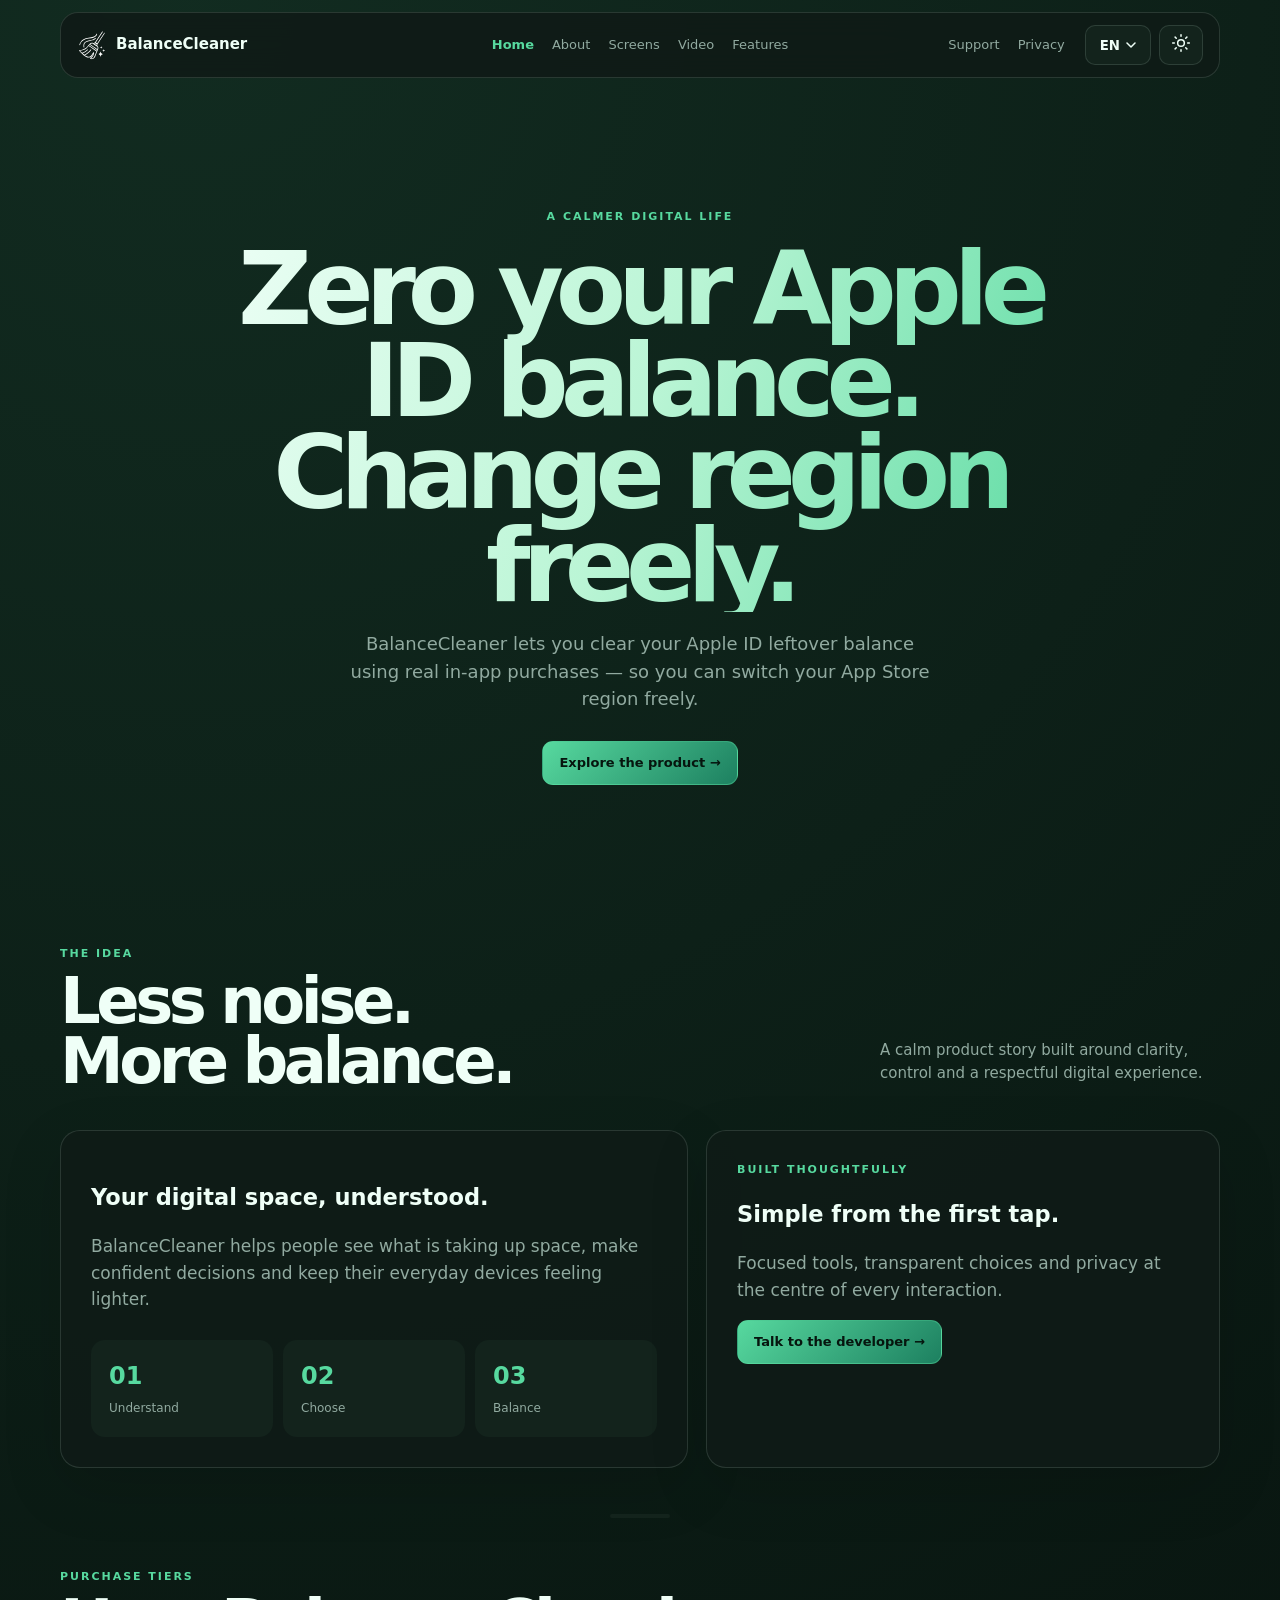
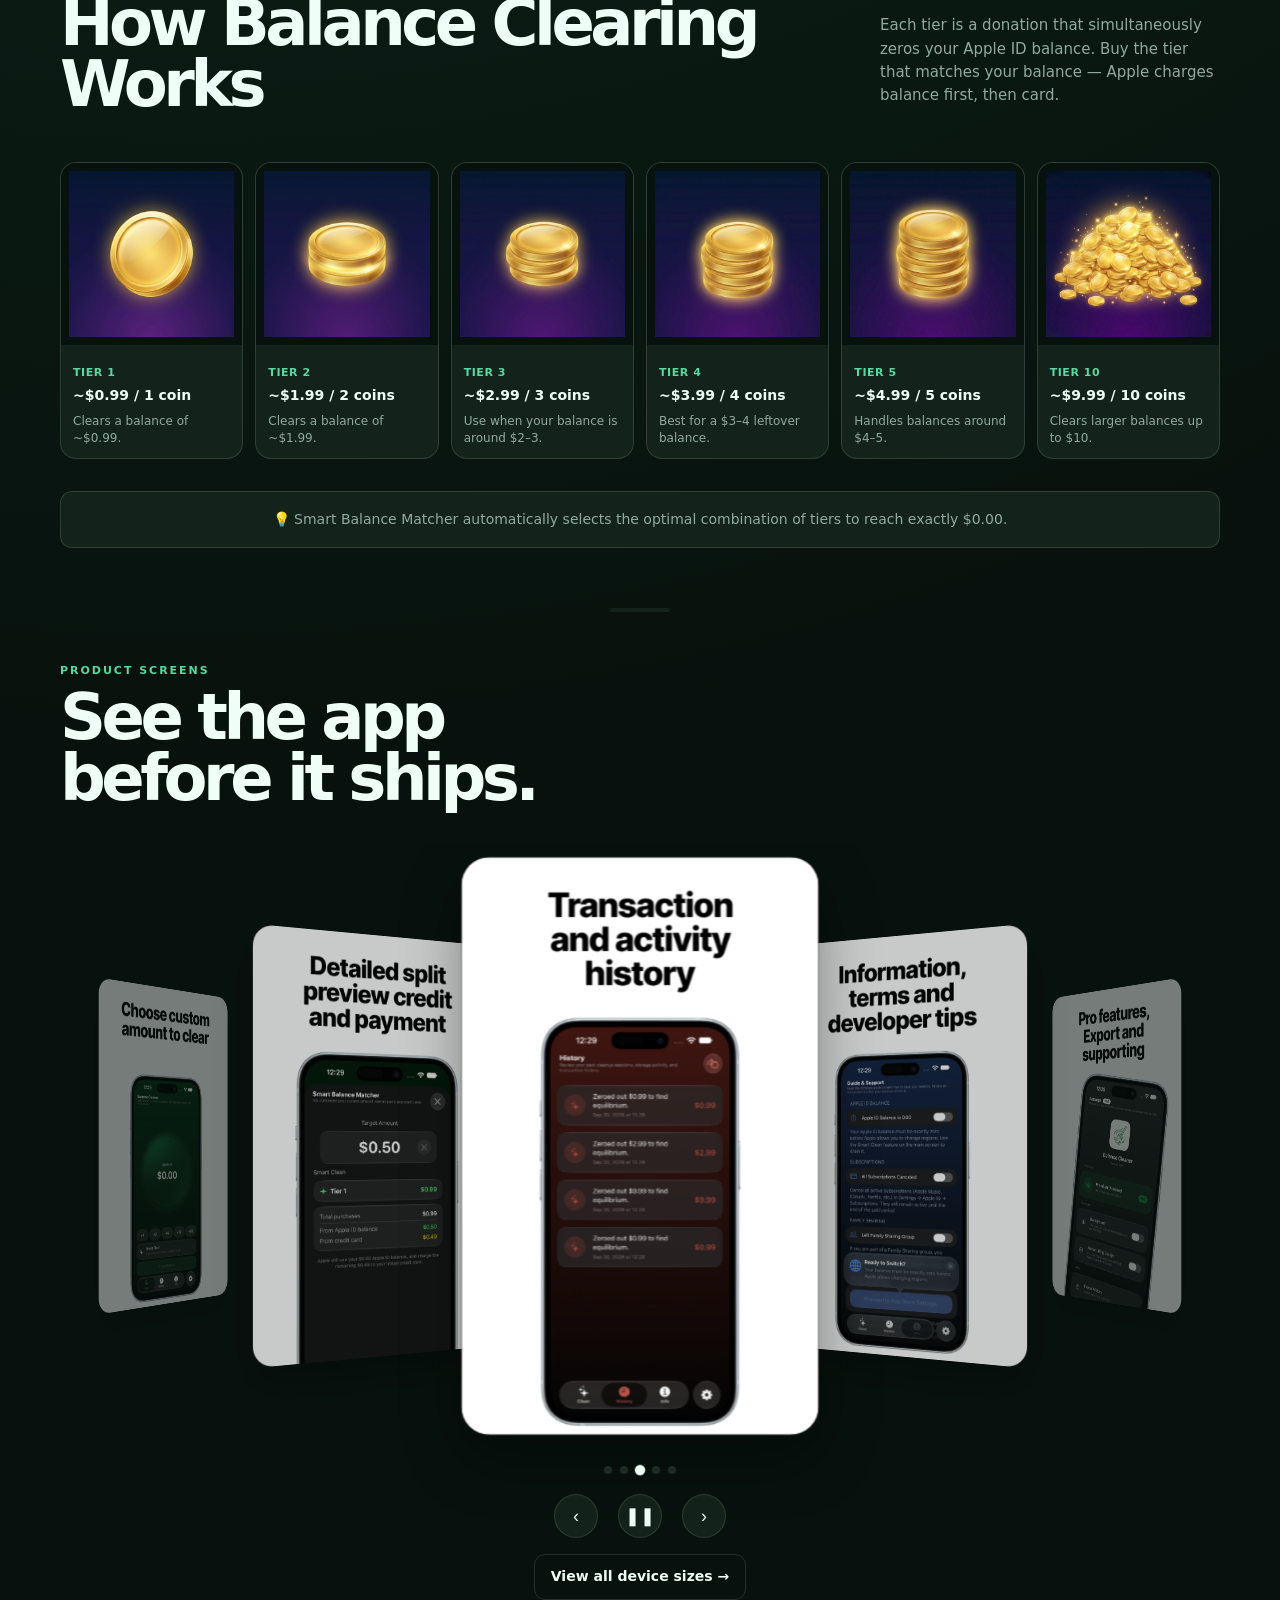
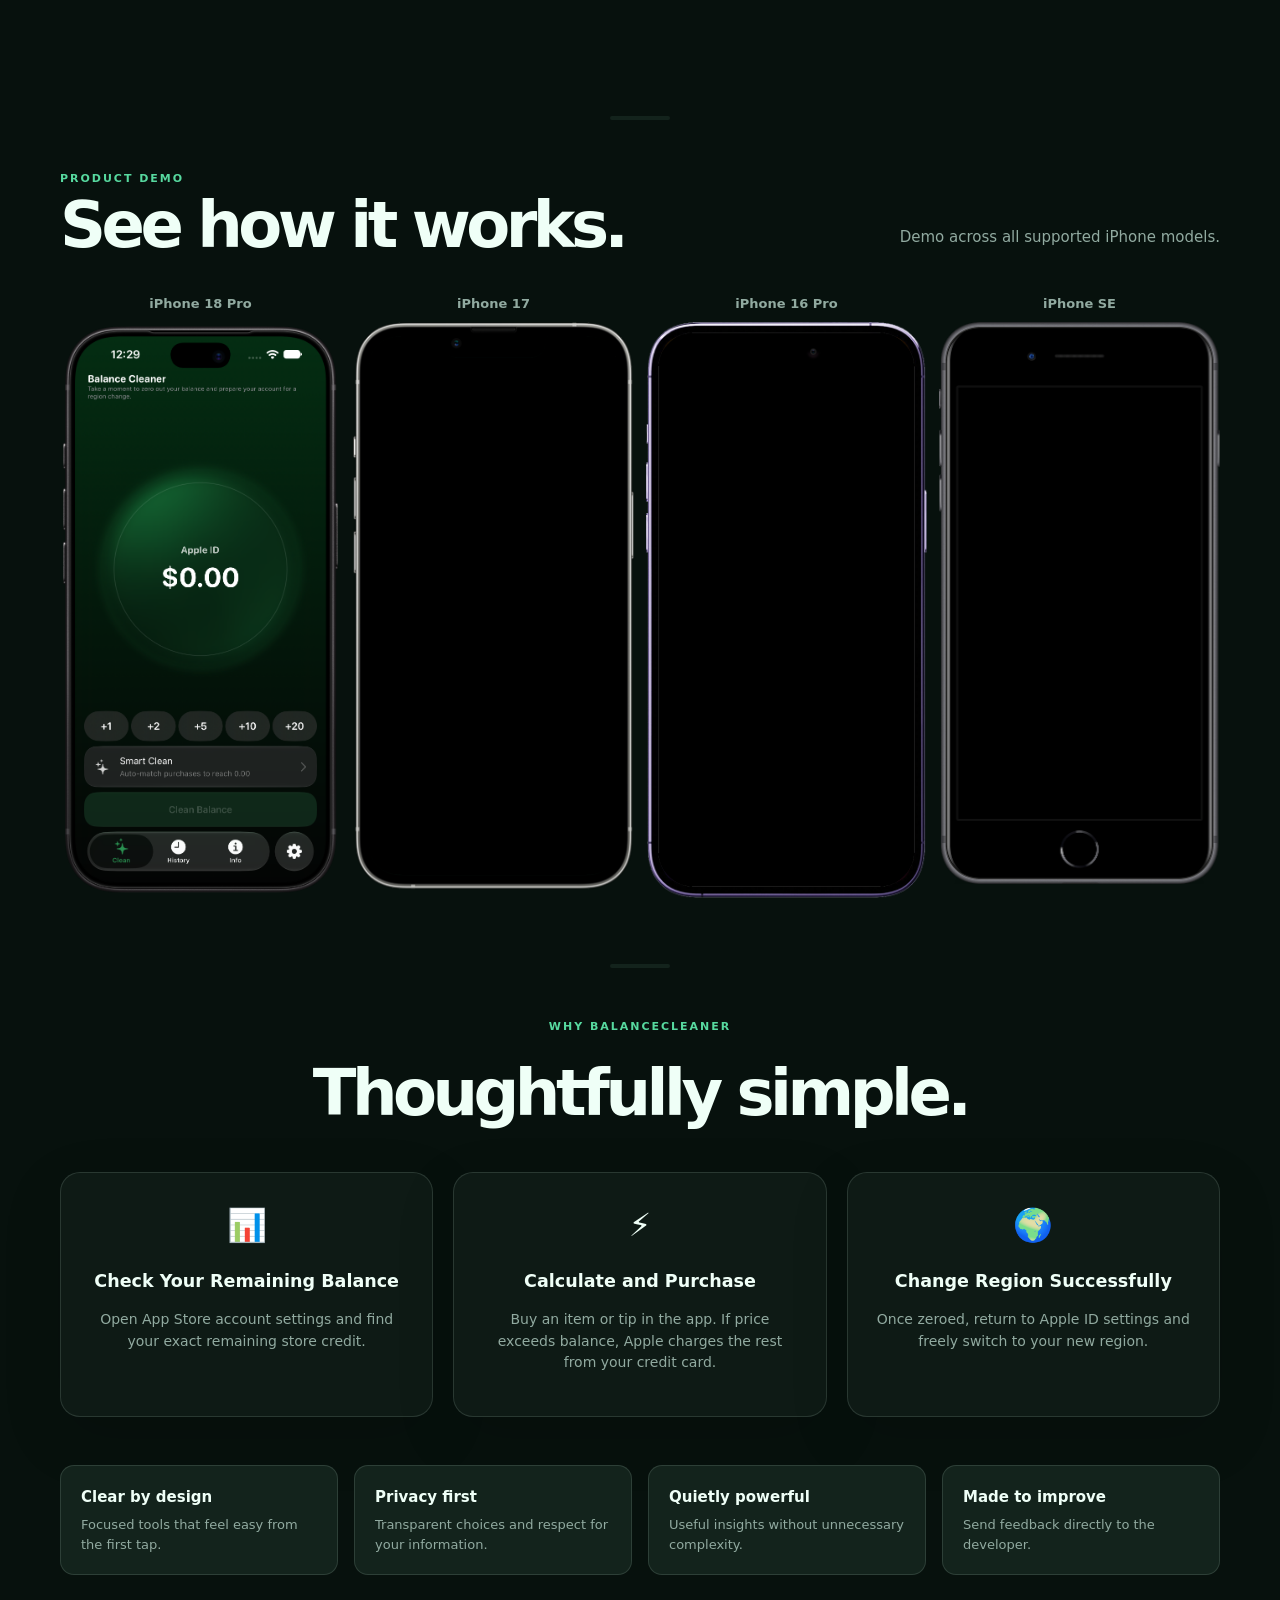
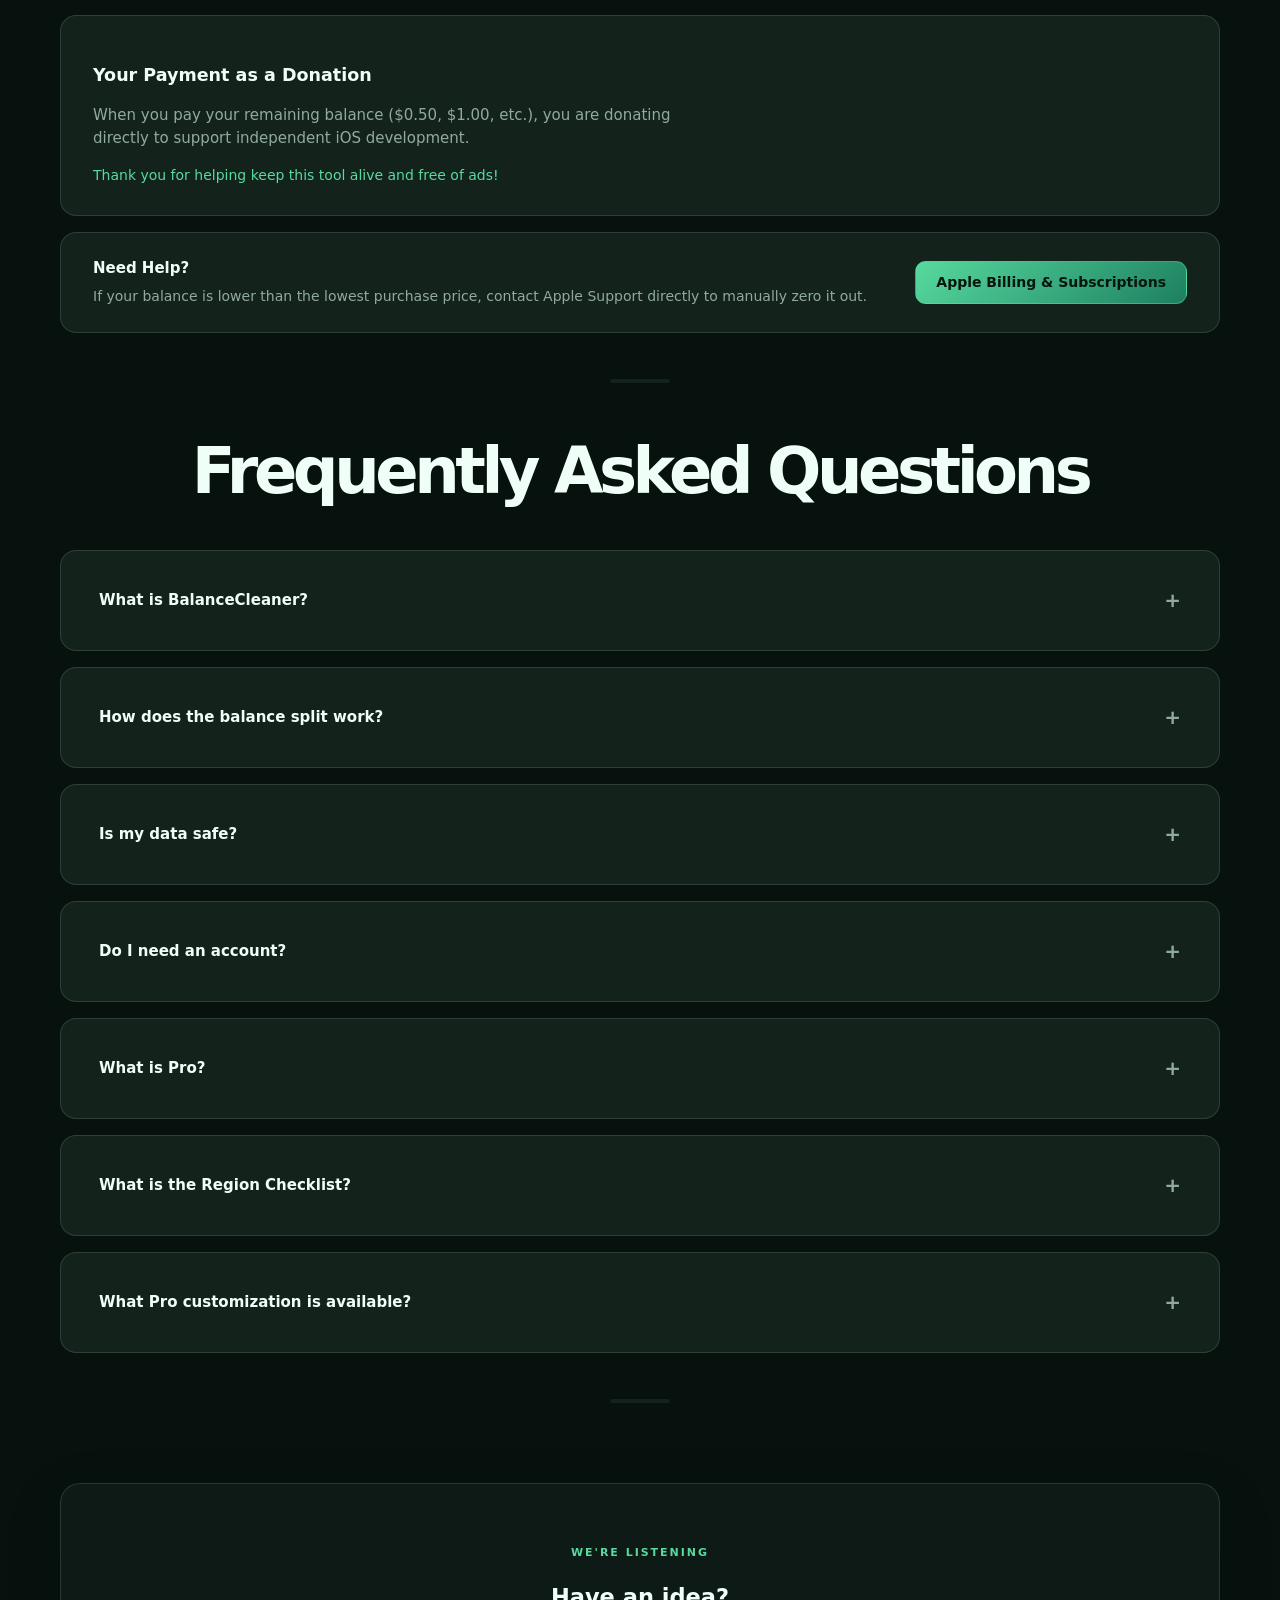
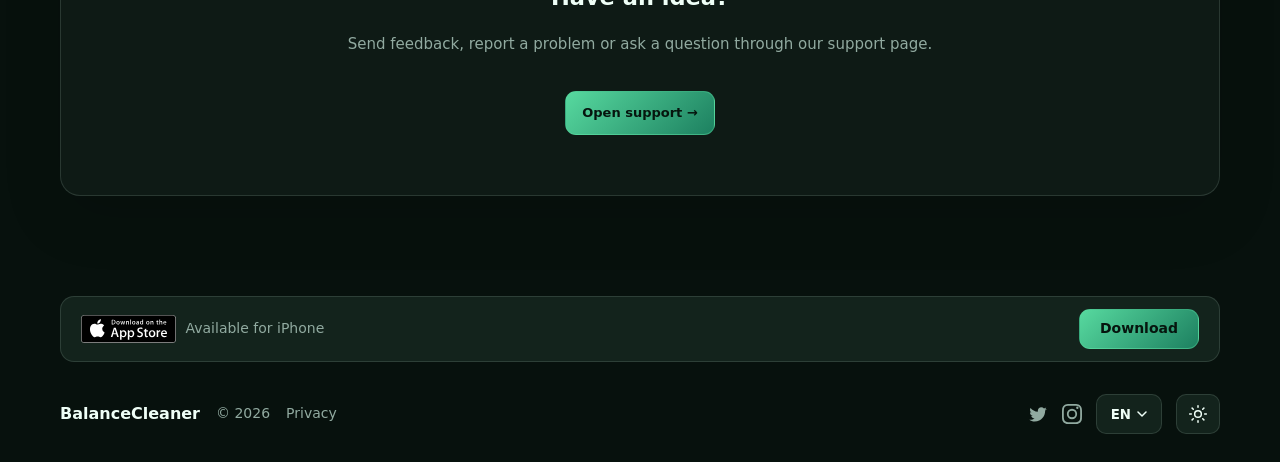
==== commit 2e4681cd: "fix screen ai1 and index add new icon" ====
--- a/index.html
+++ b/index.html
@@ -17,7 +17,7 @@
   ========================================================================== -->
   <header class="wrap nav">
     <a class="brand" href="index.html">
-      <img class="brand-icon" src="assets/icons/x1024.svg" alt="BalanceCleaner icon">
+      <img class="brand-icon" src="assets/icons/x1024_light.svg" alt="BalanceCleaner icon">
       <span>BalanceCleaner</span>
     </a>
 
--- a/assets/site.css
+++ b/assets/site.css
@@ -14,6 +14,7 @@
   --green: #57d99f;
   --deep: #1d8060;
   --soft: #baf5d5;
+  --on-accent: #06150e; /* текст на зелёных кнопках / text on green accent */
 
   font-family: Inter, system-ui, sans-serif;
 }
@@ -31,6 +32,7 @@
   --green: #16885d;
   --deep: #0c6043;
   --soft: #0b6b49;
+  --on-accent: #ffffff; /* в светлой теме текст на зелёном — белый */
 }
 
 /* =========================================================================
@@ -97,7 +99,7 @@
   margin-right: 8px;
   border-radius: 9px;
   background: linear-gradient(135deg, var(--green), var(--deep));
-  color: #06150e;
+  color: var(--on-accent);
 }
 
 .links {
@@ -149,7 +151,7 @@
   border-radius: 11px;
   border: 1px solid #57d99f66;
   background: linear-gradient(135deg, var(--green), var(--deep));
-  color: #06150e;
+  color: var(--on-accent);
   font-size: 13px;
   font-weight: 800;
 }
--- a/assets/theme-fixes.css
+++ b/assets/theme-fixes.css
@@ -72,3 +72,24 @@
     transition-duration: .01ms !important;
   }
 }
+
+/* =========================================================================
+   Update 7: иконки темы (SVG) и логотип в светлой теме
+   ========================================================================== */
+.theme-icon {
+  display: inline-flex;
+  align-items: center;
+  justify-content: center;
+  line-height: 1;
+}
+.theme-icon svg {
+  width: 20px;
+  height: 20px;
+  display: block;
+}
+/* Логотип белый — в светлой теме кладём его на зелёную плитку */
+:root.light .brand-icon {
+  background: linear-gradient(135deg, var(--green), var(--deep));
+  padding: 5px;
+  box-sizing: border-box;
+}
--- a/assets/responsive.css
+++ b/assets/responsive.css
@@ -498,3 +498,60 @@
     gap: 6px !important;
   }
 }
+
+/* =========================================================================
+   Update 7: MOBILE — монеты 3×2 / 2×3, видео в колонку, баннер, футер
+   ========================================================================== */
+
+/* Монеты (tier-cards): планшет 3×2, телефон 2×3 */
+@media (max-width: 1024px) {
+  .tier-grid { grid-template-columns: repeat(3, 1fr) !important; }
+}
+@media (max-width: 600px) {
+  .tier-grid { grid-template-columns: repeat(2, 1fr) !important; gap: 10px !important; margin: 28px 0 24px; }
+  .tier-grid .tier-info { padding: 8px 10px 10px; }
+  .tier-grid .tier-name { font-size: 10px; }
+  .tier-grid .tier-price { font-size: 12px; }
+  .tier-grid .tier-desc { font-size: 11px; line-height: 1.35; }
+}
+
+@media (max-width: 768px) {
+  /* Product demo: по одному телефону в строку, сверху вниз */
+  .video-grid {
+    flex-direction: column !important;
+    align-items: center;
+    gap: 40px !important;
+  }
+  .video-grid .video-mockup {
+    flex: 0 0 auto;
+    width: min(100%, 300px);
+  }
+  .mockup-label { font-size: 14px; }
+
+  /* Баннер App Store: одна строка — слева бейдж и текст, справа кнопка */
+  .sub-header-banner {
+    flex-direction: row;
+    justify-content: space-between;
+    text-align: left;
+    gap: 10px;
+    padding: 10px 12px;
+  }
+  .sub-header-left { gap: 8px; font-size: 13px; min-width: 0; }
+  .sub-header-banner .button { white-space: nowrap; flex: 0 0 auto; }
+
+  /* Футер: строка 1 — бренд / © / Privacy, строка 2 — соцсети слева, язык и тема справа */
+  .footer-inner { align-items: stretch; text-align: left; gap: 14px; }
+  .footer-left { width: 100%; justify-content: space-between; flex-wrap: nowrap; }
+  .footer-right {
+    width: 100%;
+    justify-content: flex-start;
+    flex-wrap: nowrap;
+    gap: 12px;
+    padding-top: 14px;
+    border-top: 1px solid var(--line);
+  }
+  .footer-right .custom-lang { margin-left: auto; }
+
+  /* Иконка темы чуть компактнее */
+  .theme-icon svg { width: 18px; height: 18px; }
+}
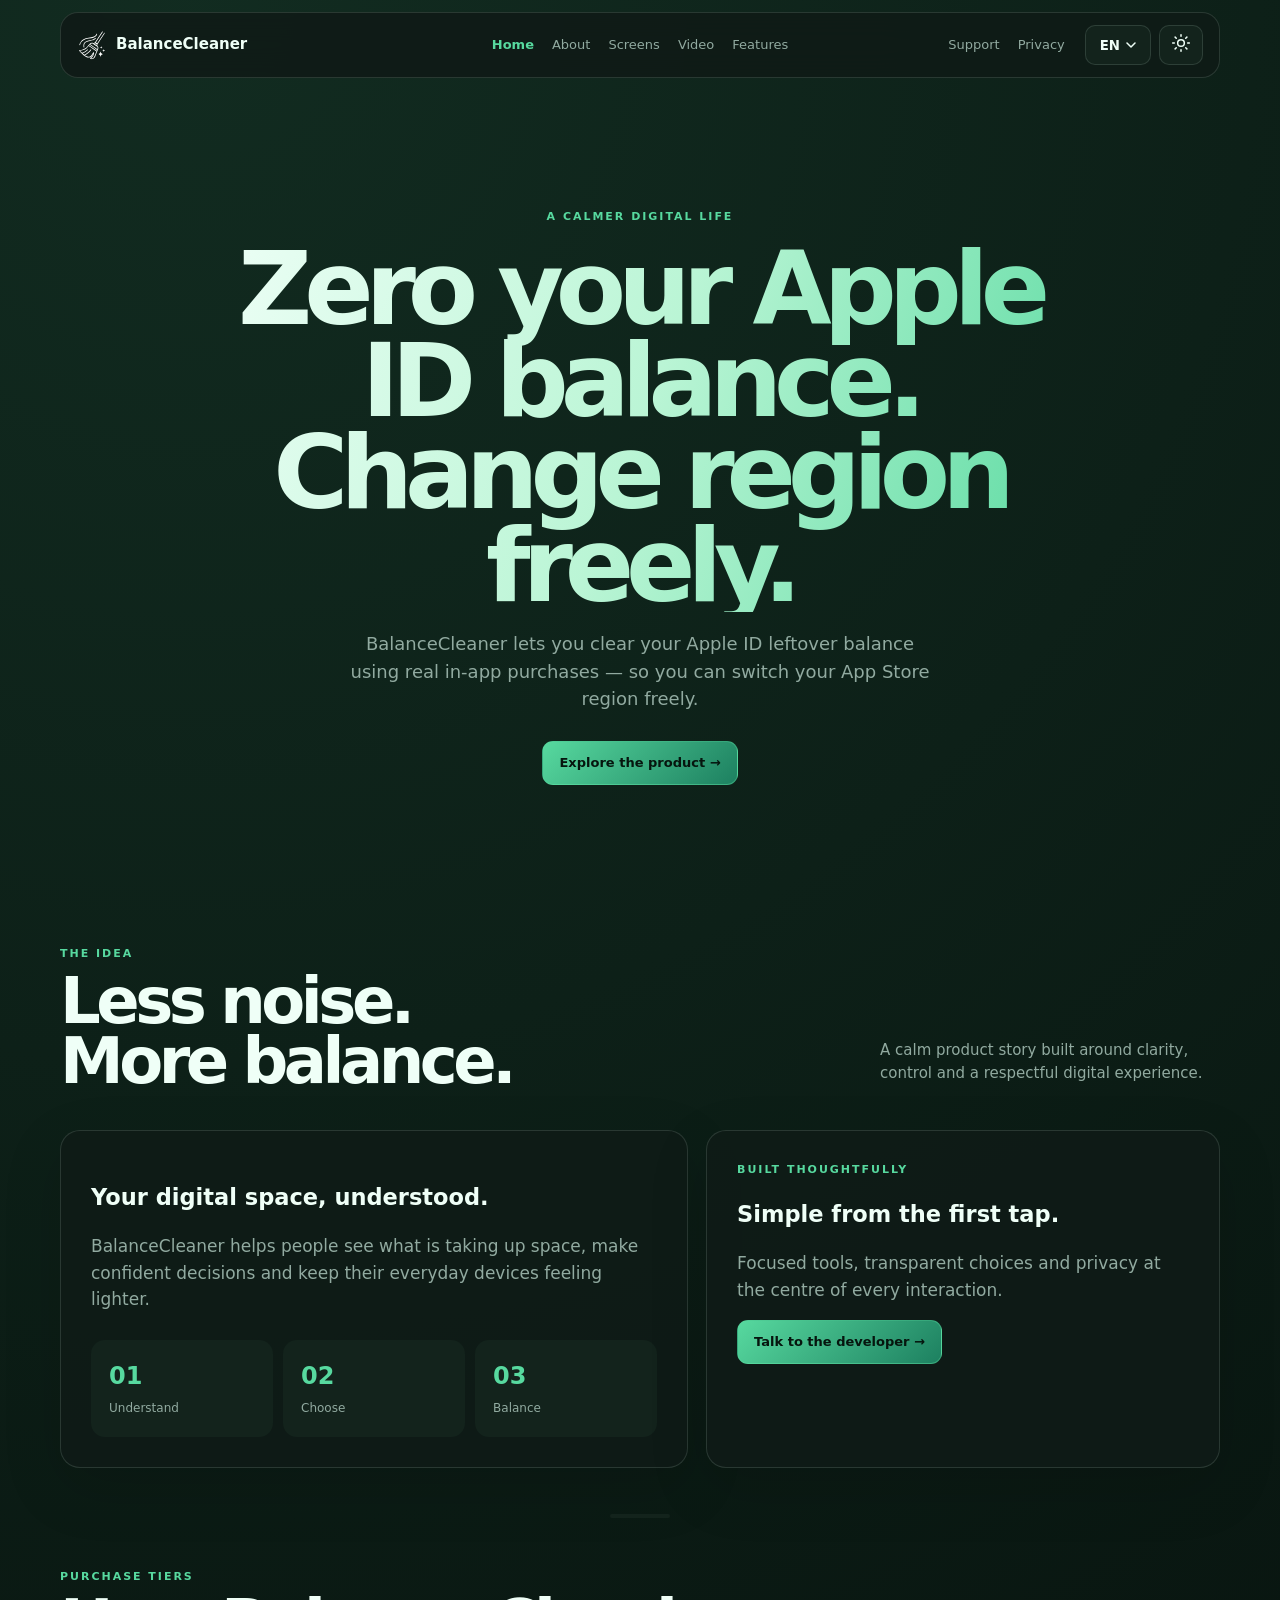
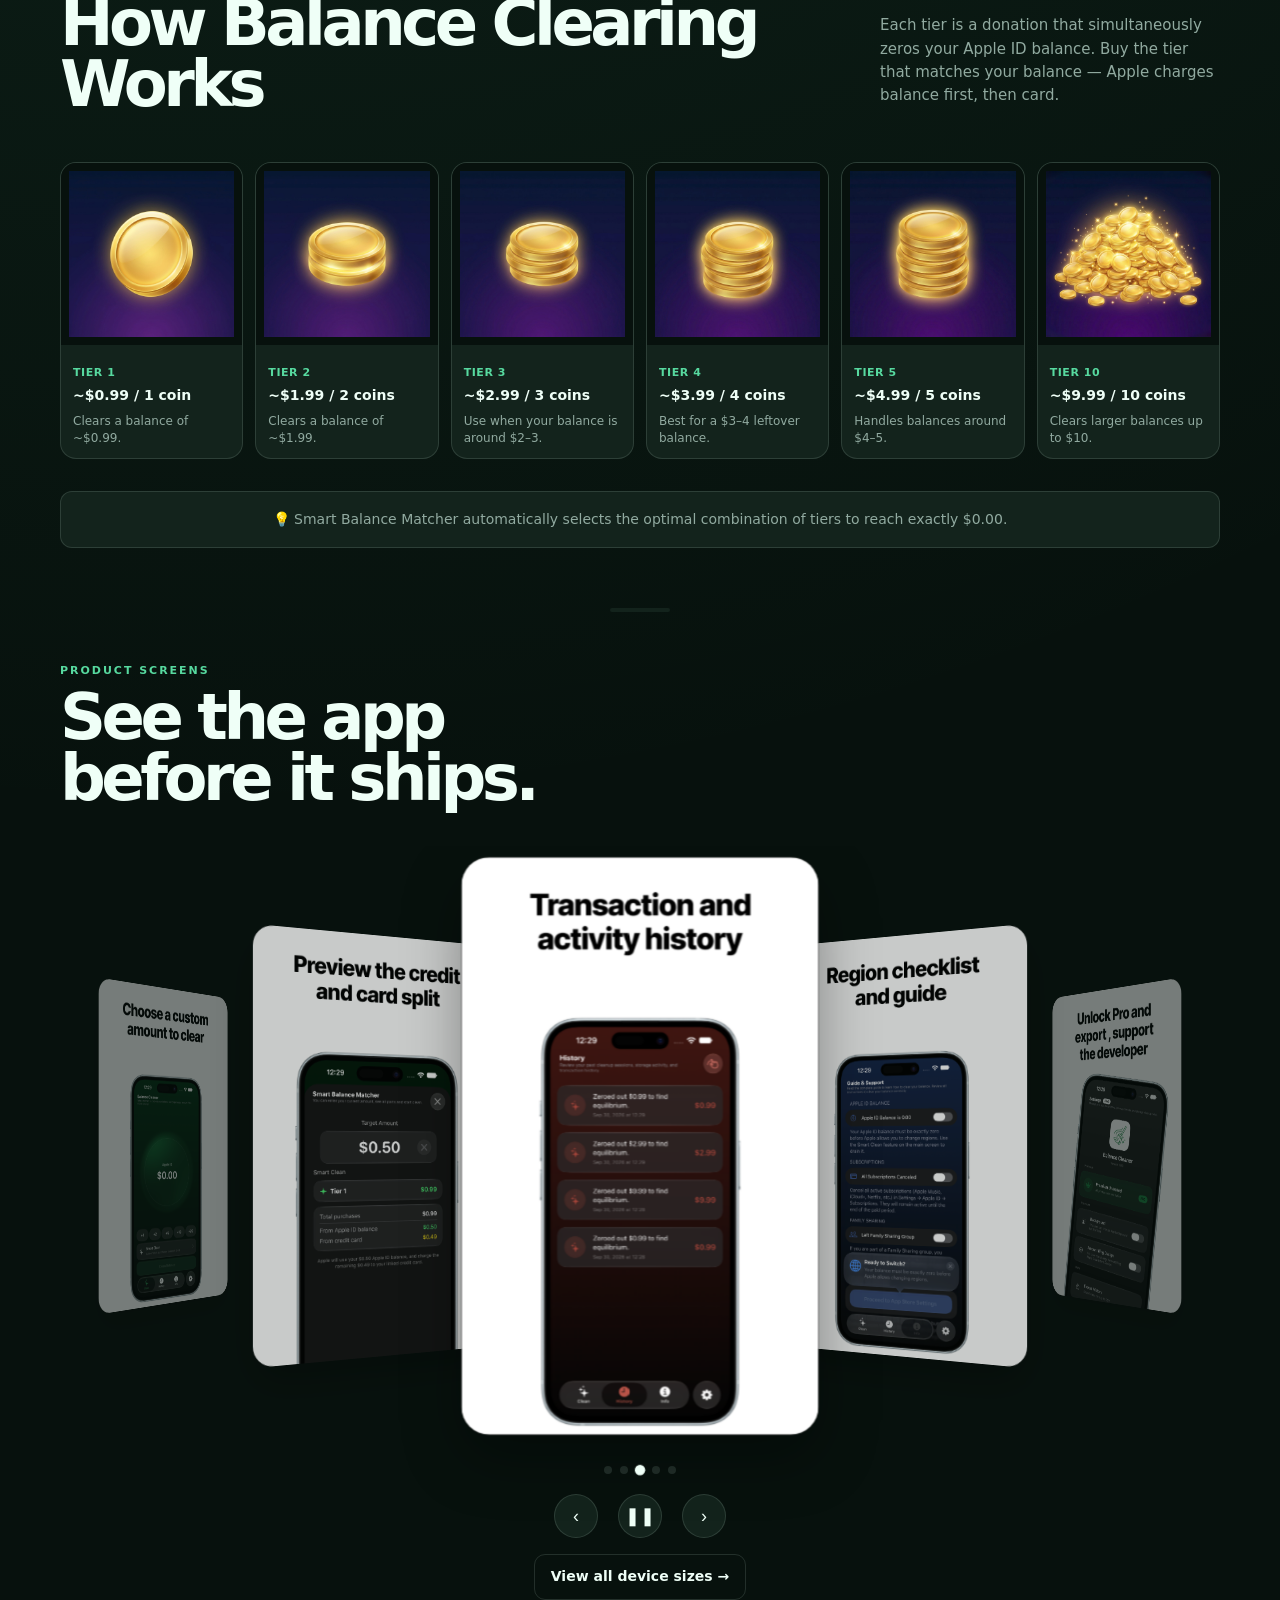
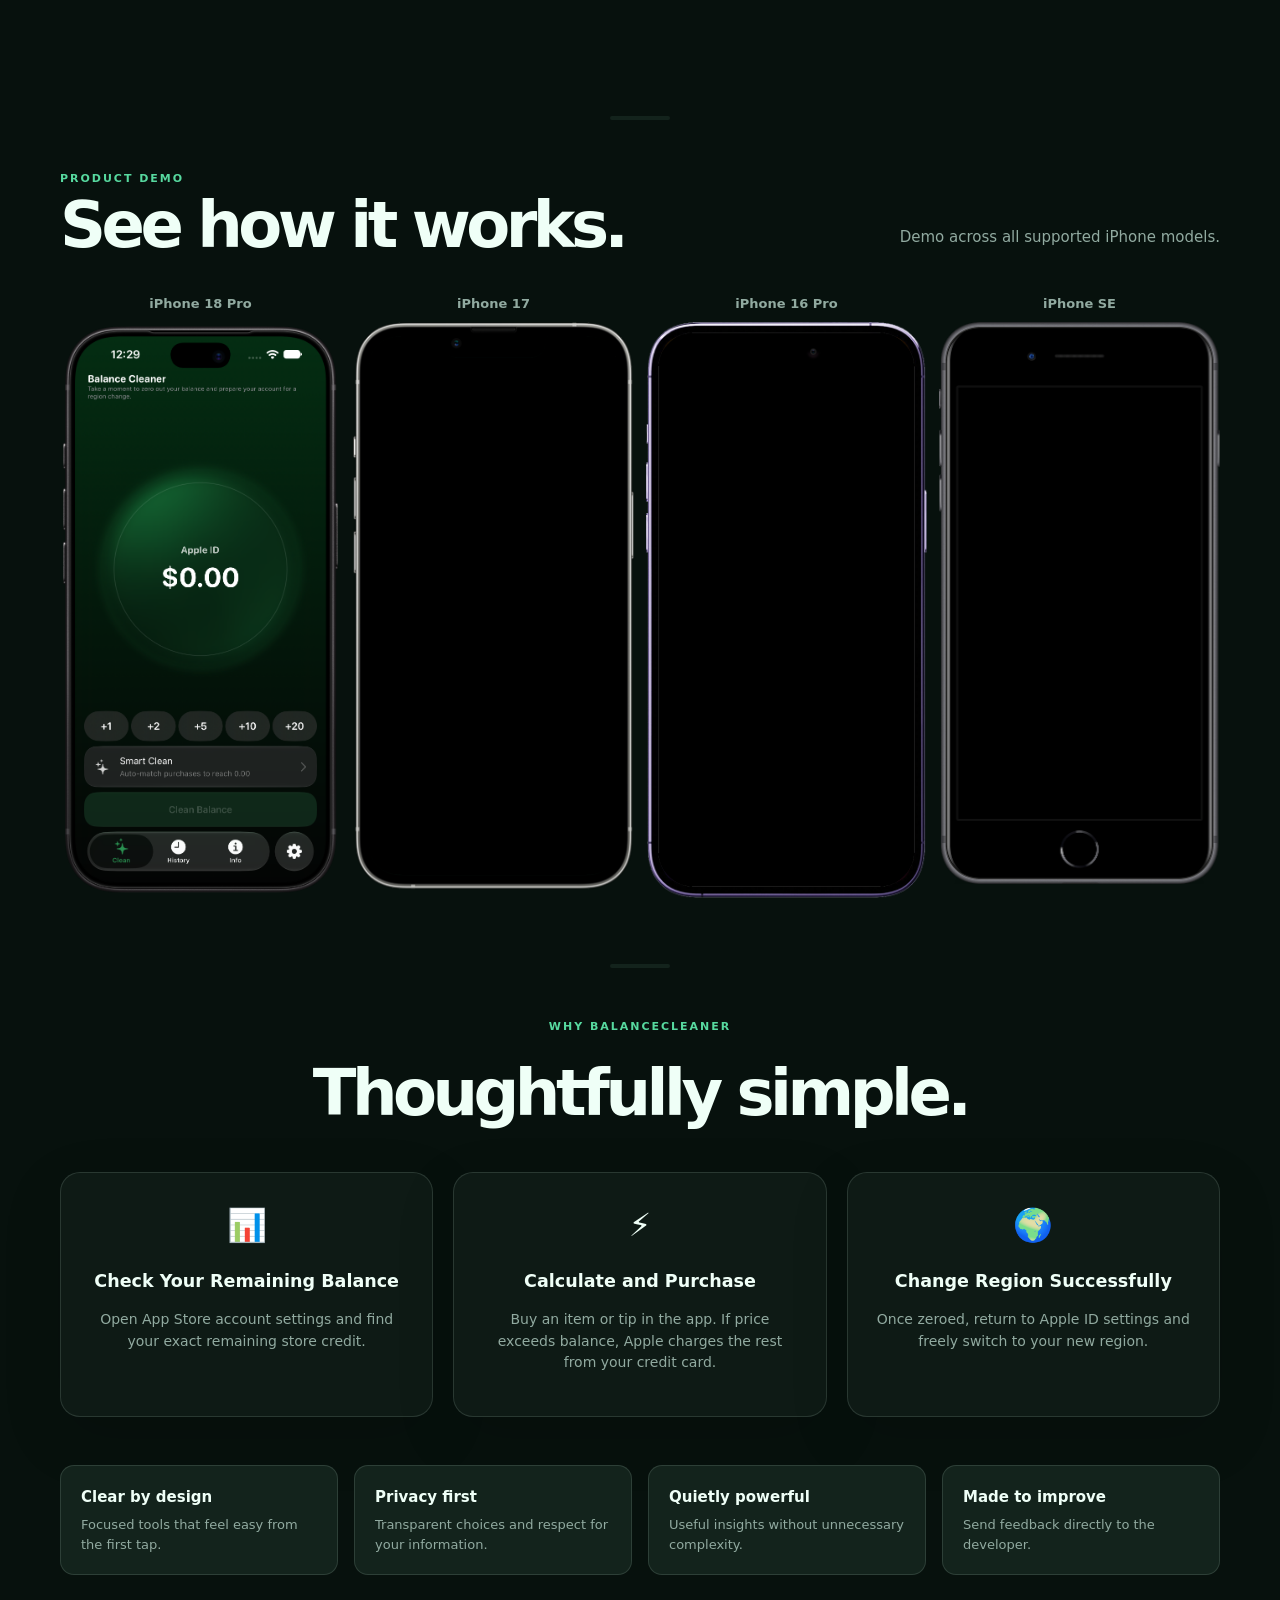
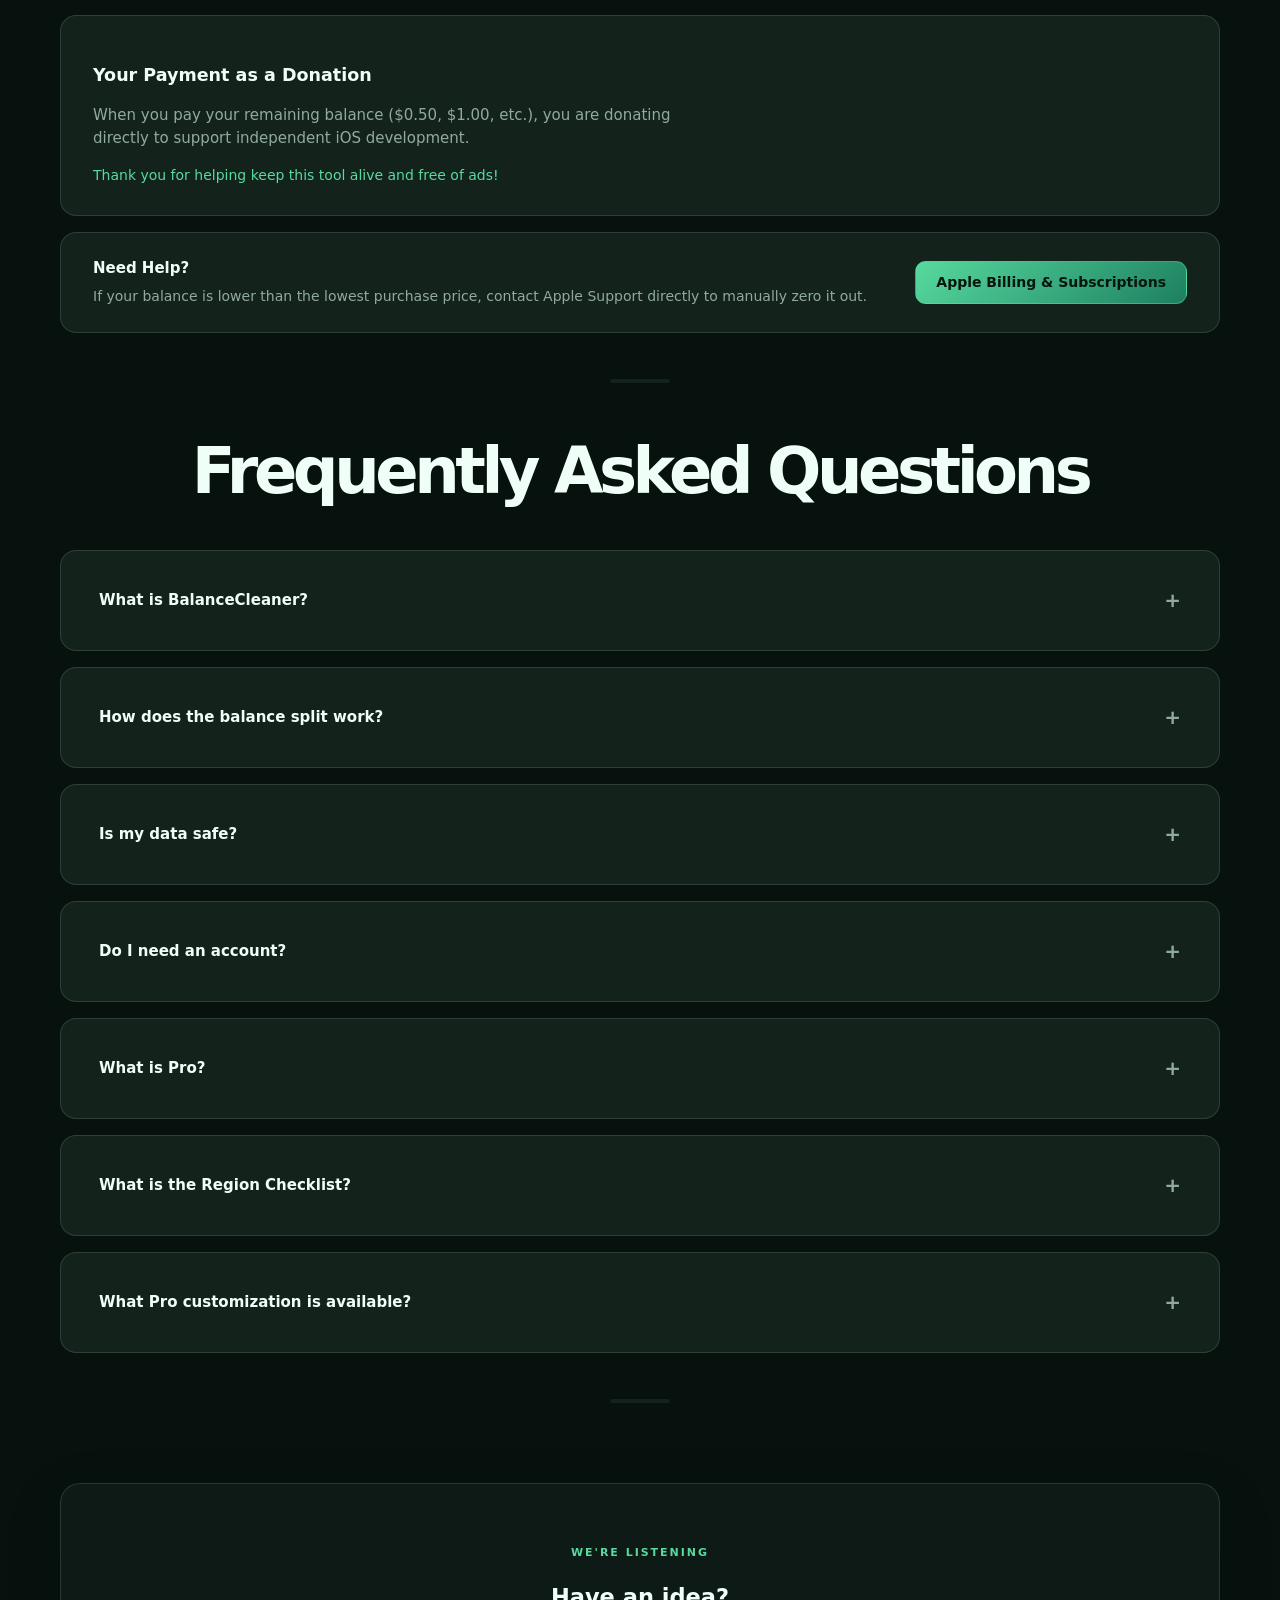
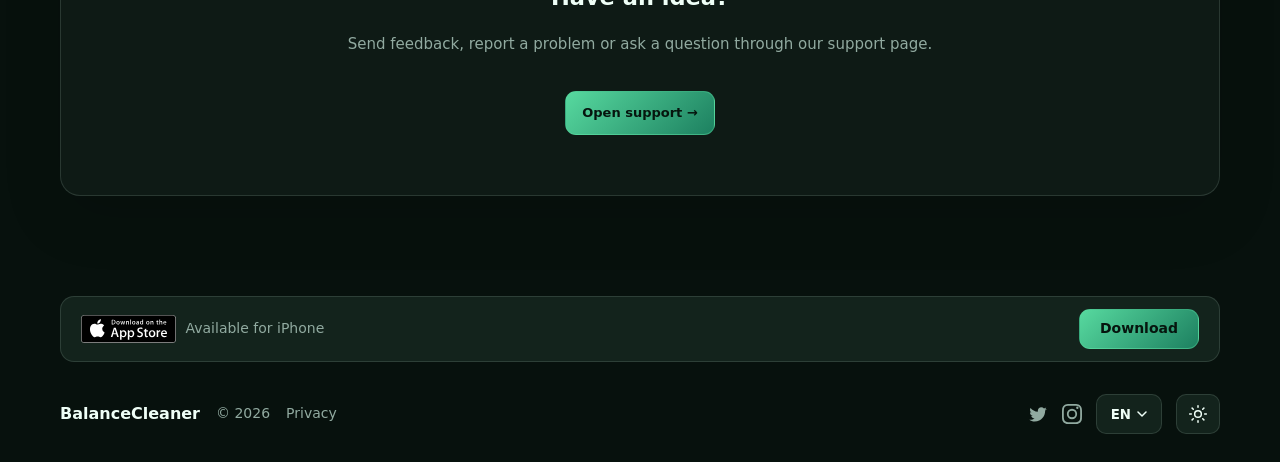
==== commit 8bcaa31b: "UPDATE change logo on dark or light mode and fix carousel image" ====
--- a/index.html
+++ b/index.html
@@ -17,7 +17,8 @@
   ========================================================================== -->
   <header class="wrap nav">
     <a class="brand" href="index.html">
-      <img class="brand-icon" src="assets/icons/x1024_light.svg" alt="BalanceCleaner icon">
+      <img class="brand-icon brand-icon--dark-theme" src="assets/icons/x1024_light.svg" alt="BalanceCleaner icon">
+      <img class="brand-icon brand-icon--light-theme" src="assets/icons/x1024_dark.svg" alt="" aria-hidden="true">
       <span>BalanceCleaner</span>
     </a>
 
--- a/assets/theme-fixes.css
+++ b/assets/theme-fixes.css
@@ -87,9 +87,7 @@
   height: 20px;
   display: block;
 }
-/* Логотип белый — в светлой теме кладём его на зелёную плитку */
-:root.light .brand-icon {
-  background: linear-gradient(135deg, var(--green), var(--deep));
-  padding: 5px;
-  box-sizing: border-box;
-}
+/* Логотип: тёмная тема — белый (x1024_light.svg), светлая тема — чёрный (x1024_dark.svg), без плитки */
+.brand-icon--light-theme { display: none; }
+:root.light .brand-icon--dark-theme { display: none; }
+:root.light .brand-icon--light-theme { display: block; }
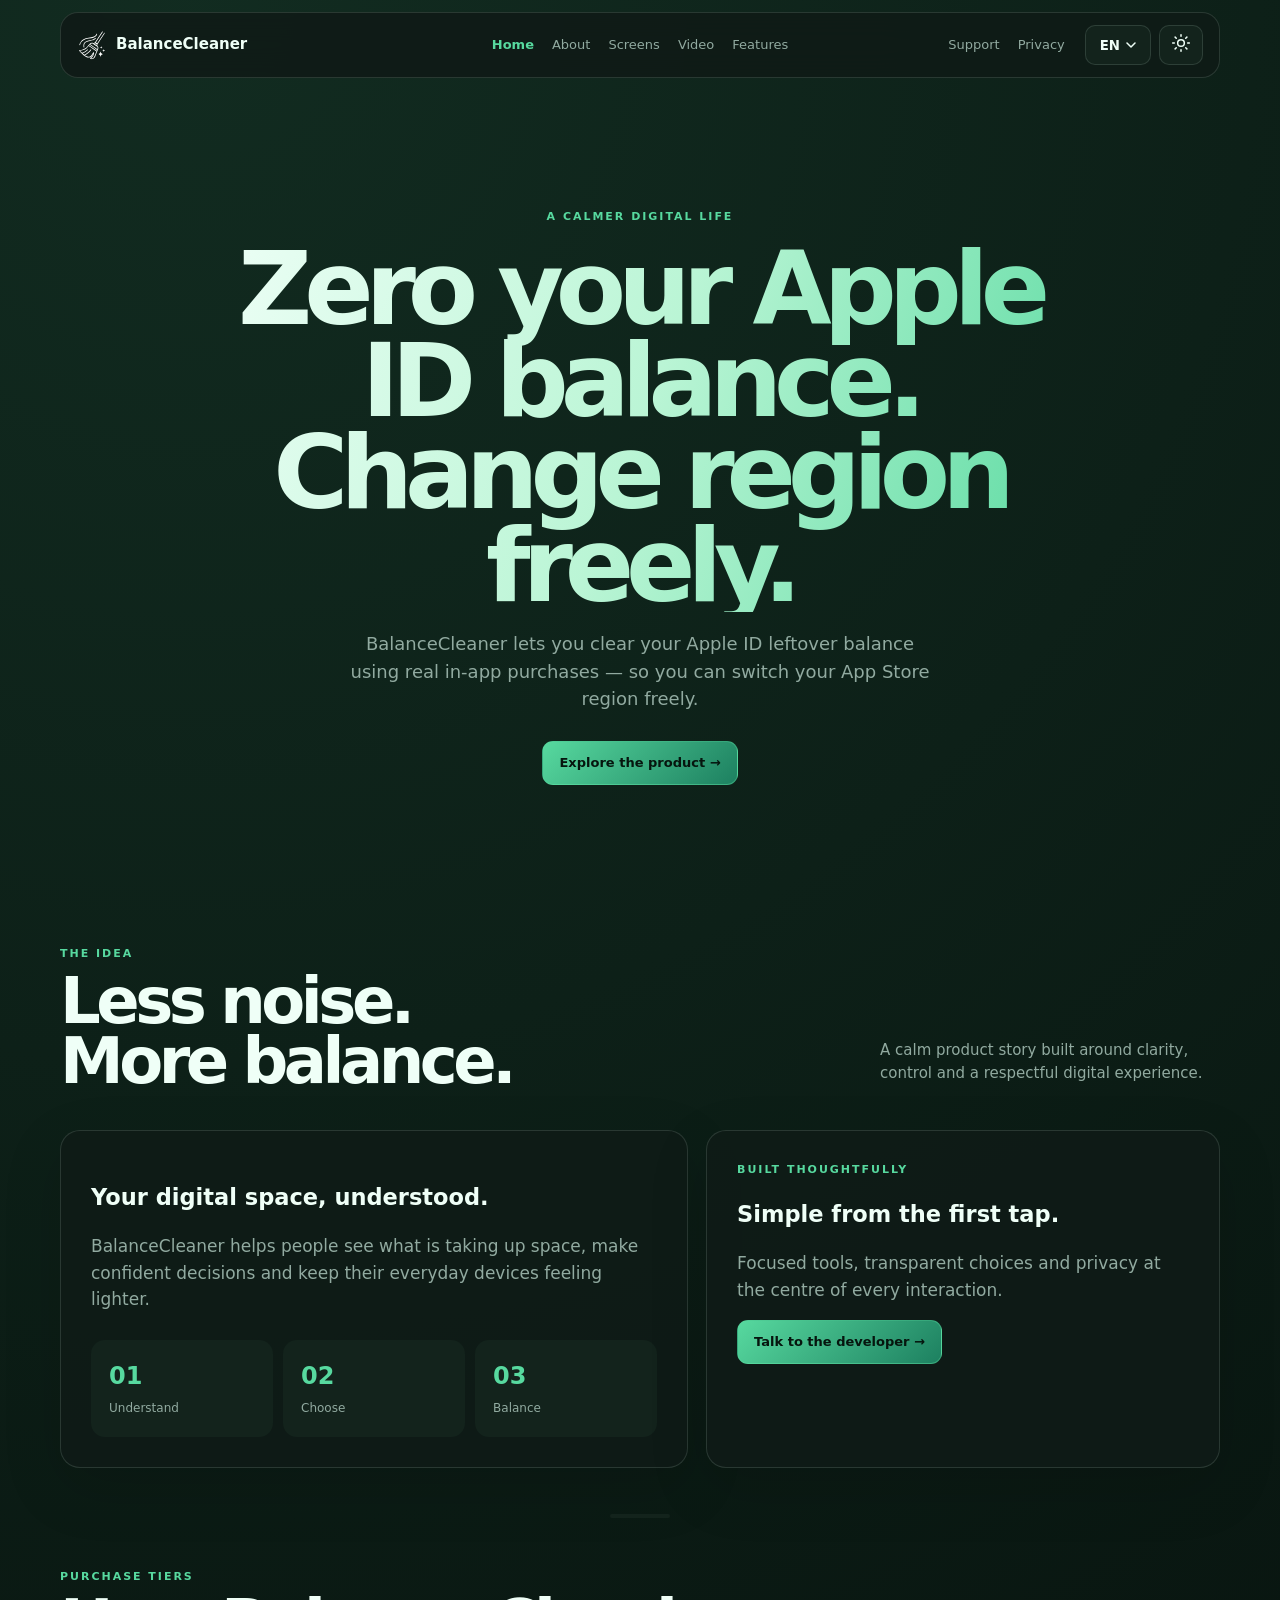
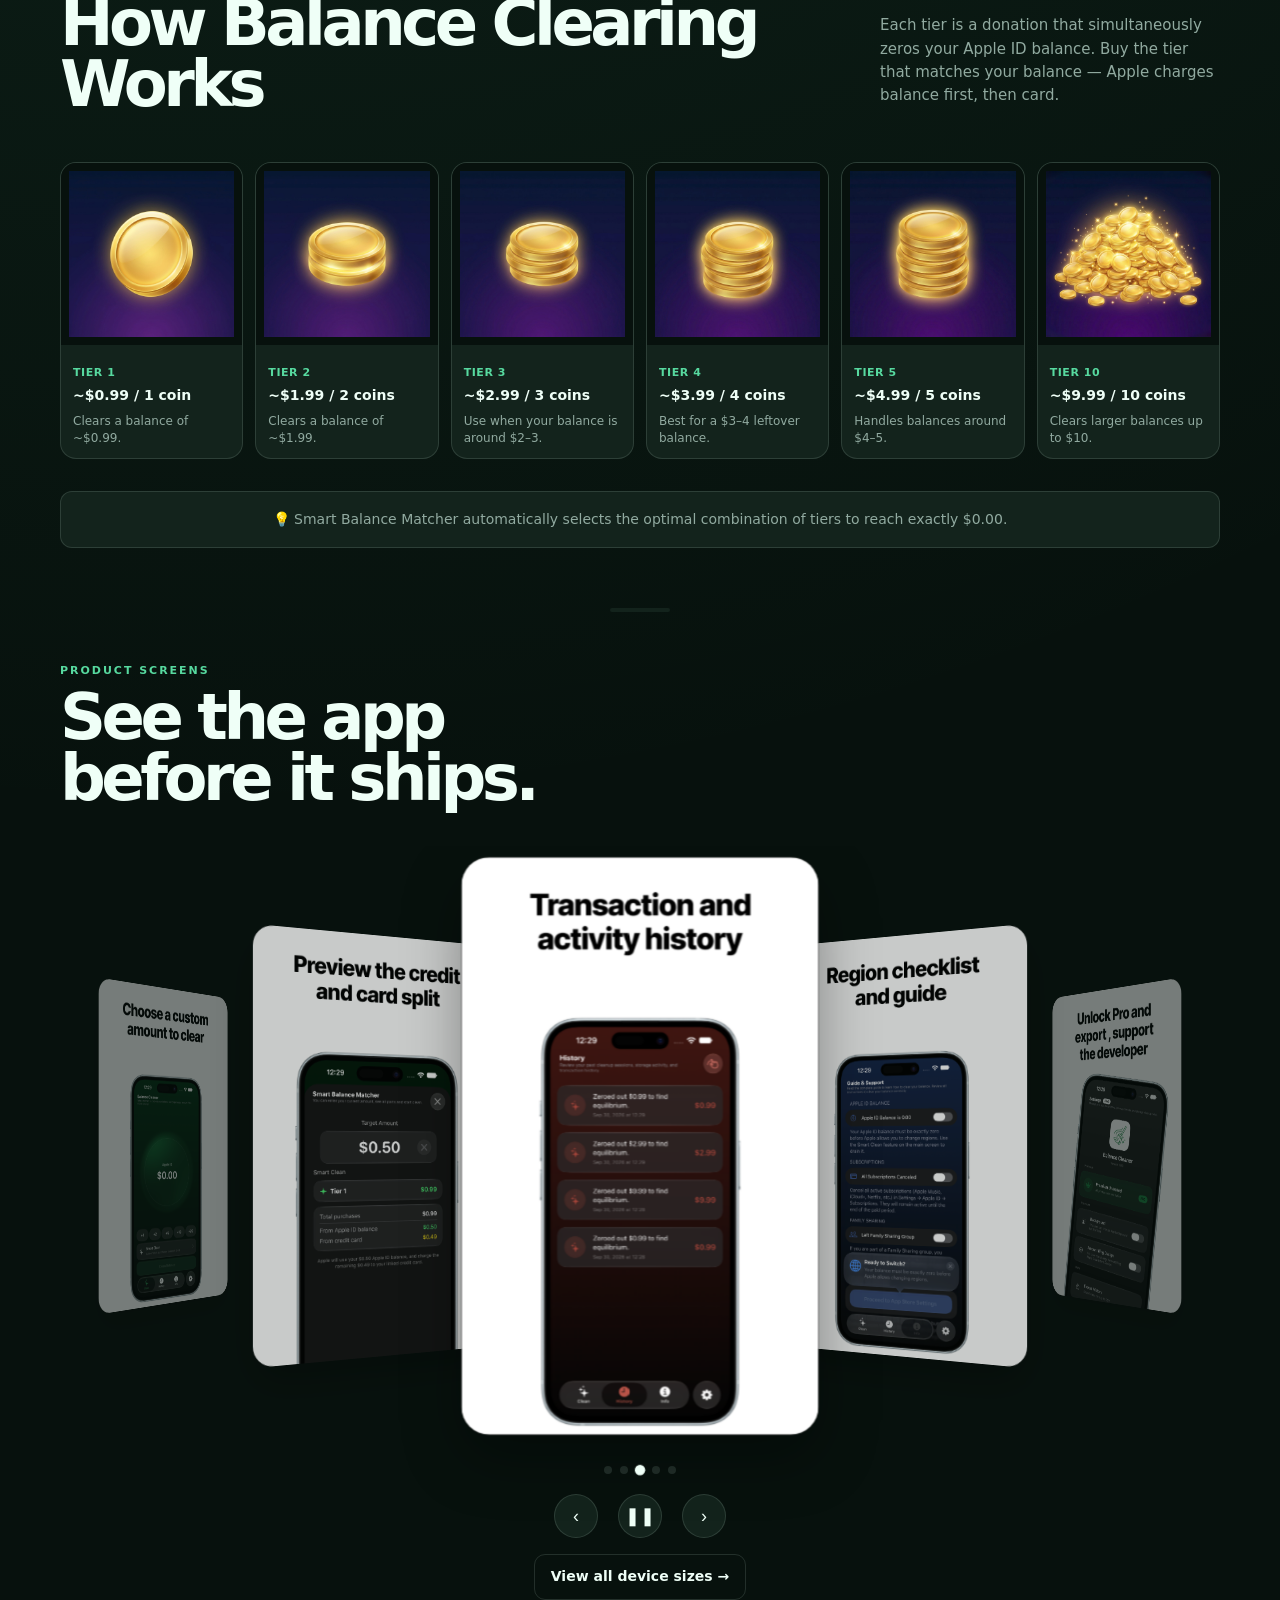
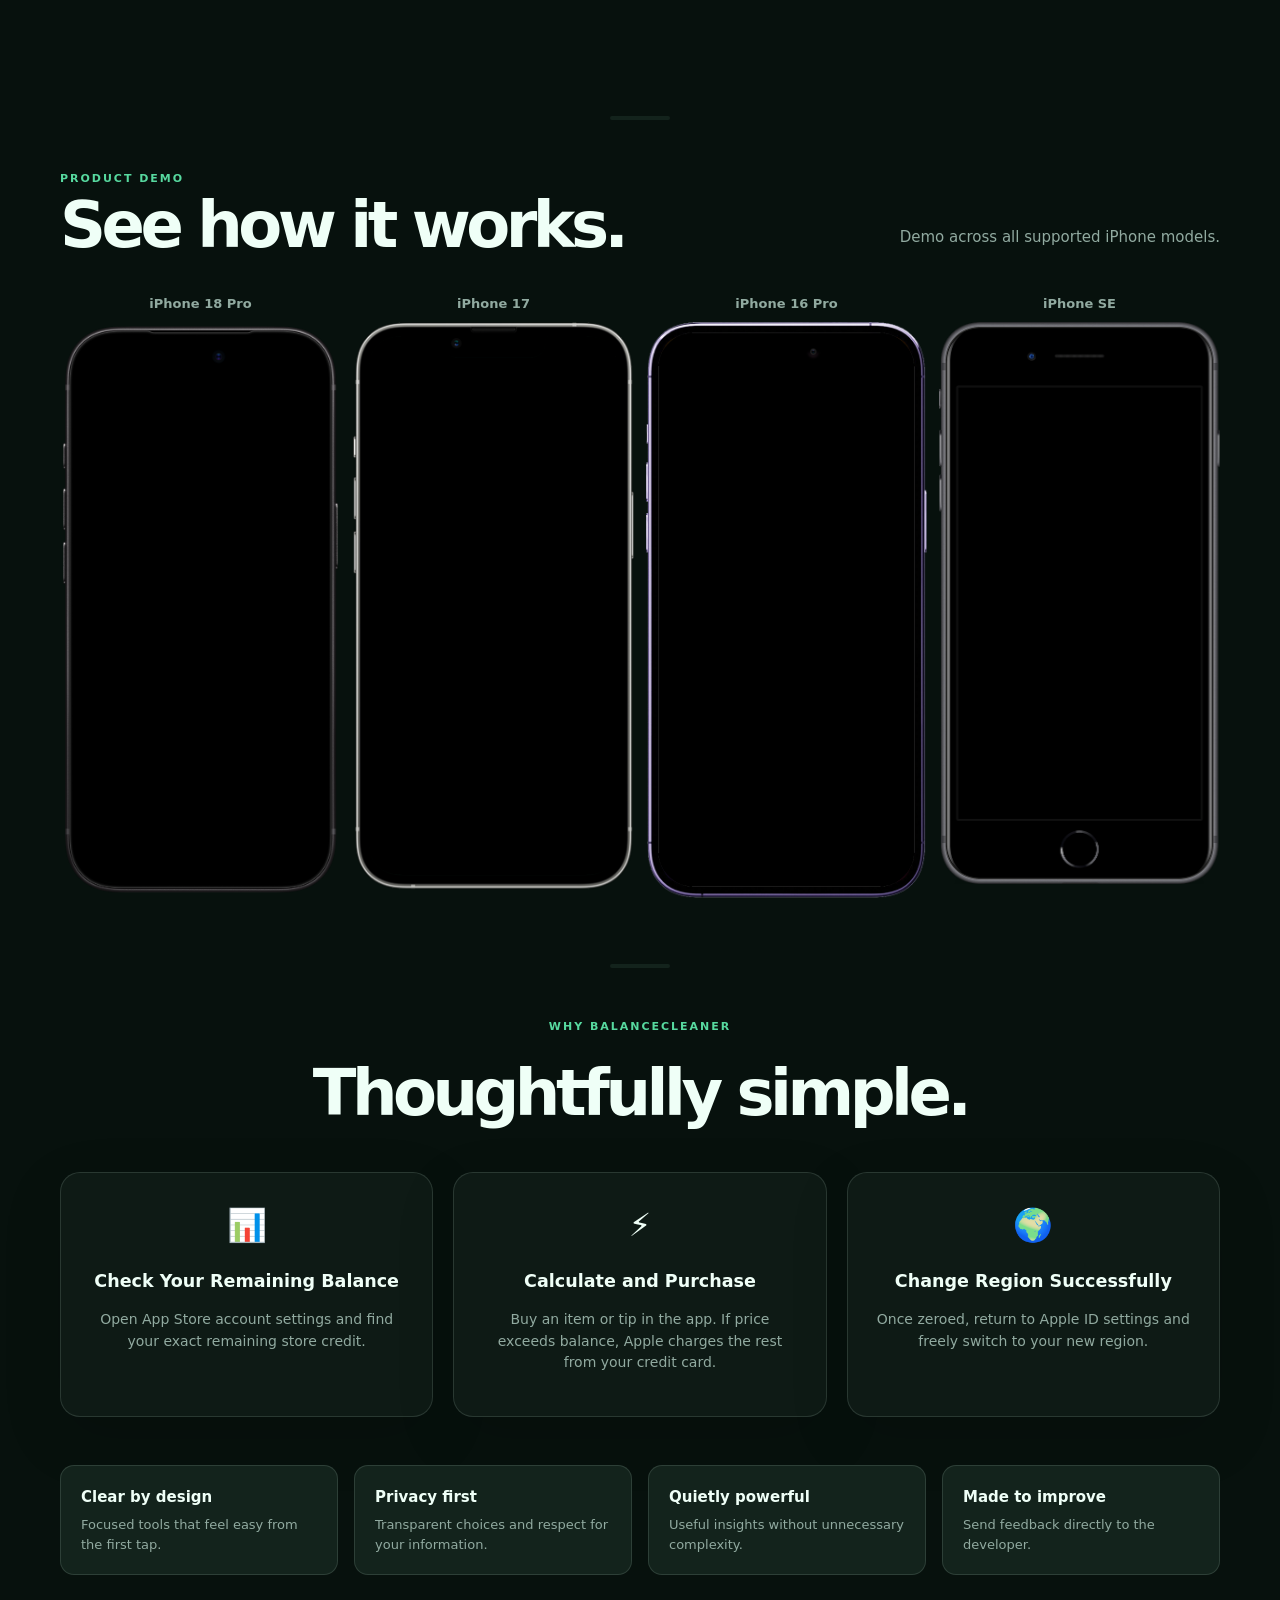
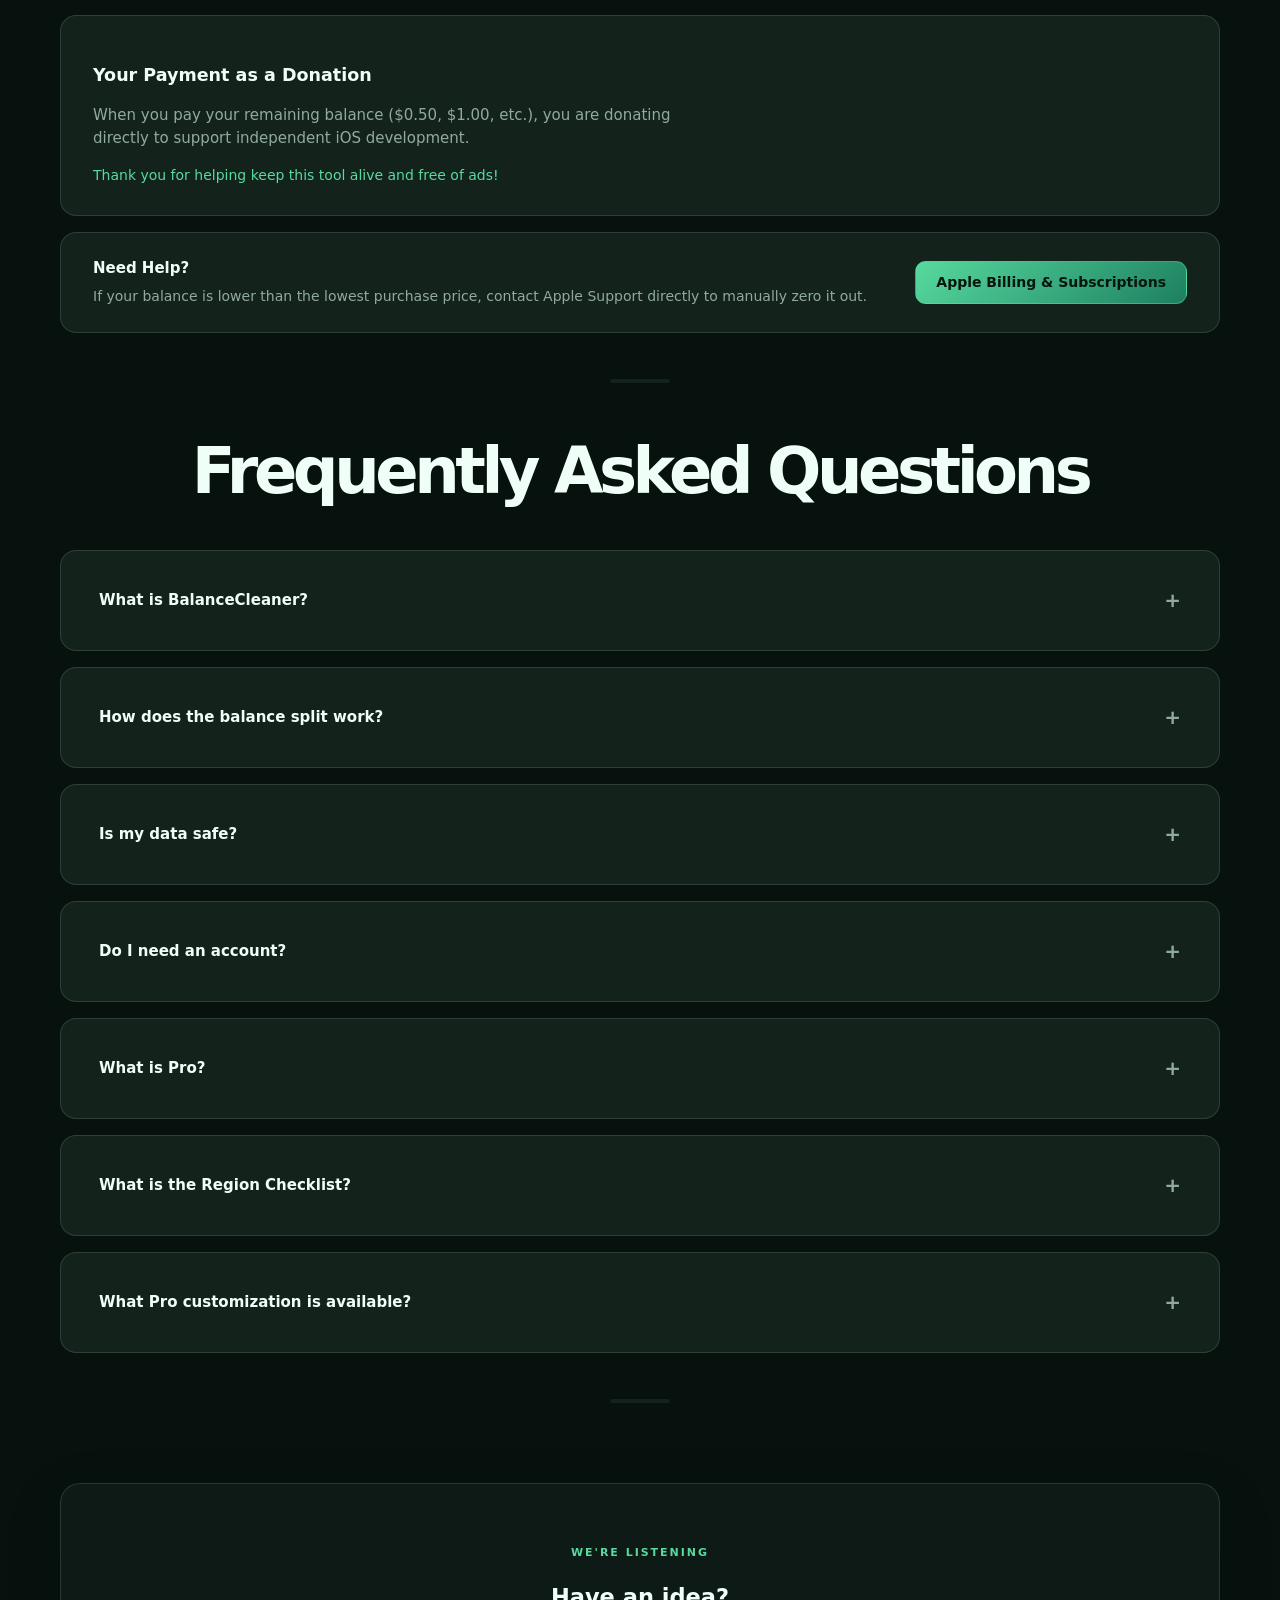
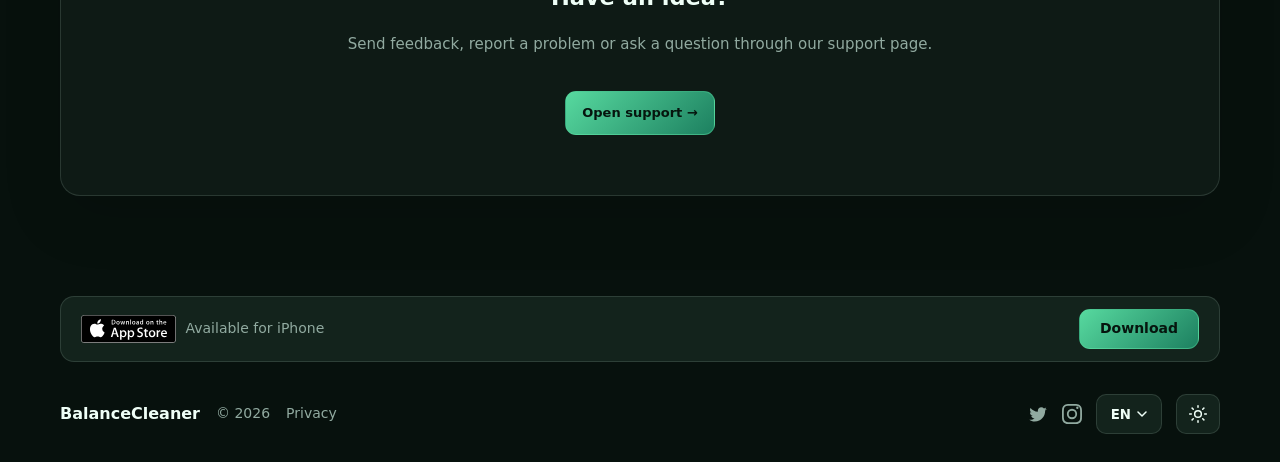
==== commit cfaac7dc: "Add all iphone screen , on main change video" ====
--- a/index.html
+++ b/index.html
@@ -263,7 +263,7 @@
               <div class="mockup-screen"
                    style="-webkit-mask-image:url('assets/mockups/masks/iPhone-18-Pro-mask.png'); mask-image:url('assets/mockups/masks/iPhone-18-Pro-mask.png');">
                 <video class="mockup-video" preload="metadata" playsinline muted loop
-                       poster="assets/screenshots/Screenshot%20iPhone%2018%20Pro%201.png">
+                       poster="assets/screenshots/Screenshot_iPhone_18_Pro_0.mp4">
                   <source src="#" type="video/mp4">
                 </video>
               </div>
@@ -277,7 +277,8 @@
             <div class="mockup-wrap" style="--vid-top:2.397%; --vid-left:5.667%; --vid-w:88.833%; --vid-h:95.207%;">
               <div class="mockup-screen"
                    style="-webkit-mask-image:url('assets/mockups/masks/iPhone-17-mask.png'); mask-image:url('assets/mockups/masks/iPhone-17-mask.png');">
-                <video class="mockup-video" preload="metadata" playsinline muted loop>
+                <video class="mockup-video" preload="metadata" playsinline muted loop
+                      poster="assets/screenshots/Screenshot_iPhone_17_0.mp4">
                   <source src="#" type="video/mp4">
                 </video>
               </div>
@@ -291,7 +292,8 @@
             <div class="mockup-wrap" style="--vid-top:1.790%; --vid-left:4.167%; --vid-w:91.500%; --vid-h:96.338%;">
               <div class="mockup-screen"
                    style="-webkit-mask-image:url('assets/mockups/masks/iPhone-16-pro-mask.png'); mask-image:url('assets/mockups/masks/iPhone-16-pro-mask.png');">
-                <video class="mockup-video" preload="metadata" playsinline muted loop>
+                <video class="mockup-video" preload="metadata" playsinline muted loop
+                       poster="assets/screenshots/Screenshot_iPhone_16_Pro_0.mp4">
                   <source src="#" type="video/mp4">
                 </video>
               </div>
@@ -305,7 +307,8 @@
             <div class="mockup-wrap" style="--vid-top:11.488%; --vid-left:6.446%; --vid-w:86.942%; --vid-h:77.025%;">
               <div class="mockup-screen"
                    style="-webkit-mask-image:url('assets/mockups/masks/iPhone-SE-mask.png'); mask-image:url('assets/mockups/masks/iPhone-SE-mask.png');">
-                <video class="mockup-video" preload="metadata" playsinline muted loop>
+                <video class="mockup-video" preload="metadata" playsinline muted loop
+                       poster="assets/screenshots/Screenshot_iPhone_SE_0.mp4">
                   <source src="#" type="video/mp4">
                 </video>
               </div>
@@ -471,4 +474,4 @@
 
   <script src="assets/main.js"></script>
 </body>
-</html>
+</html>
